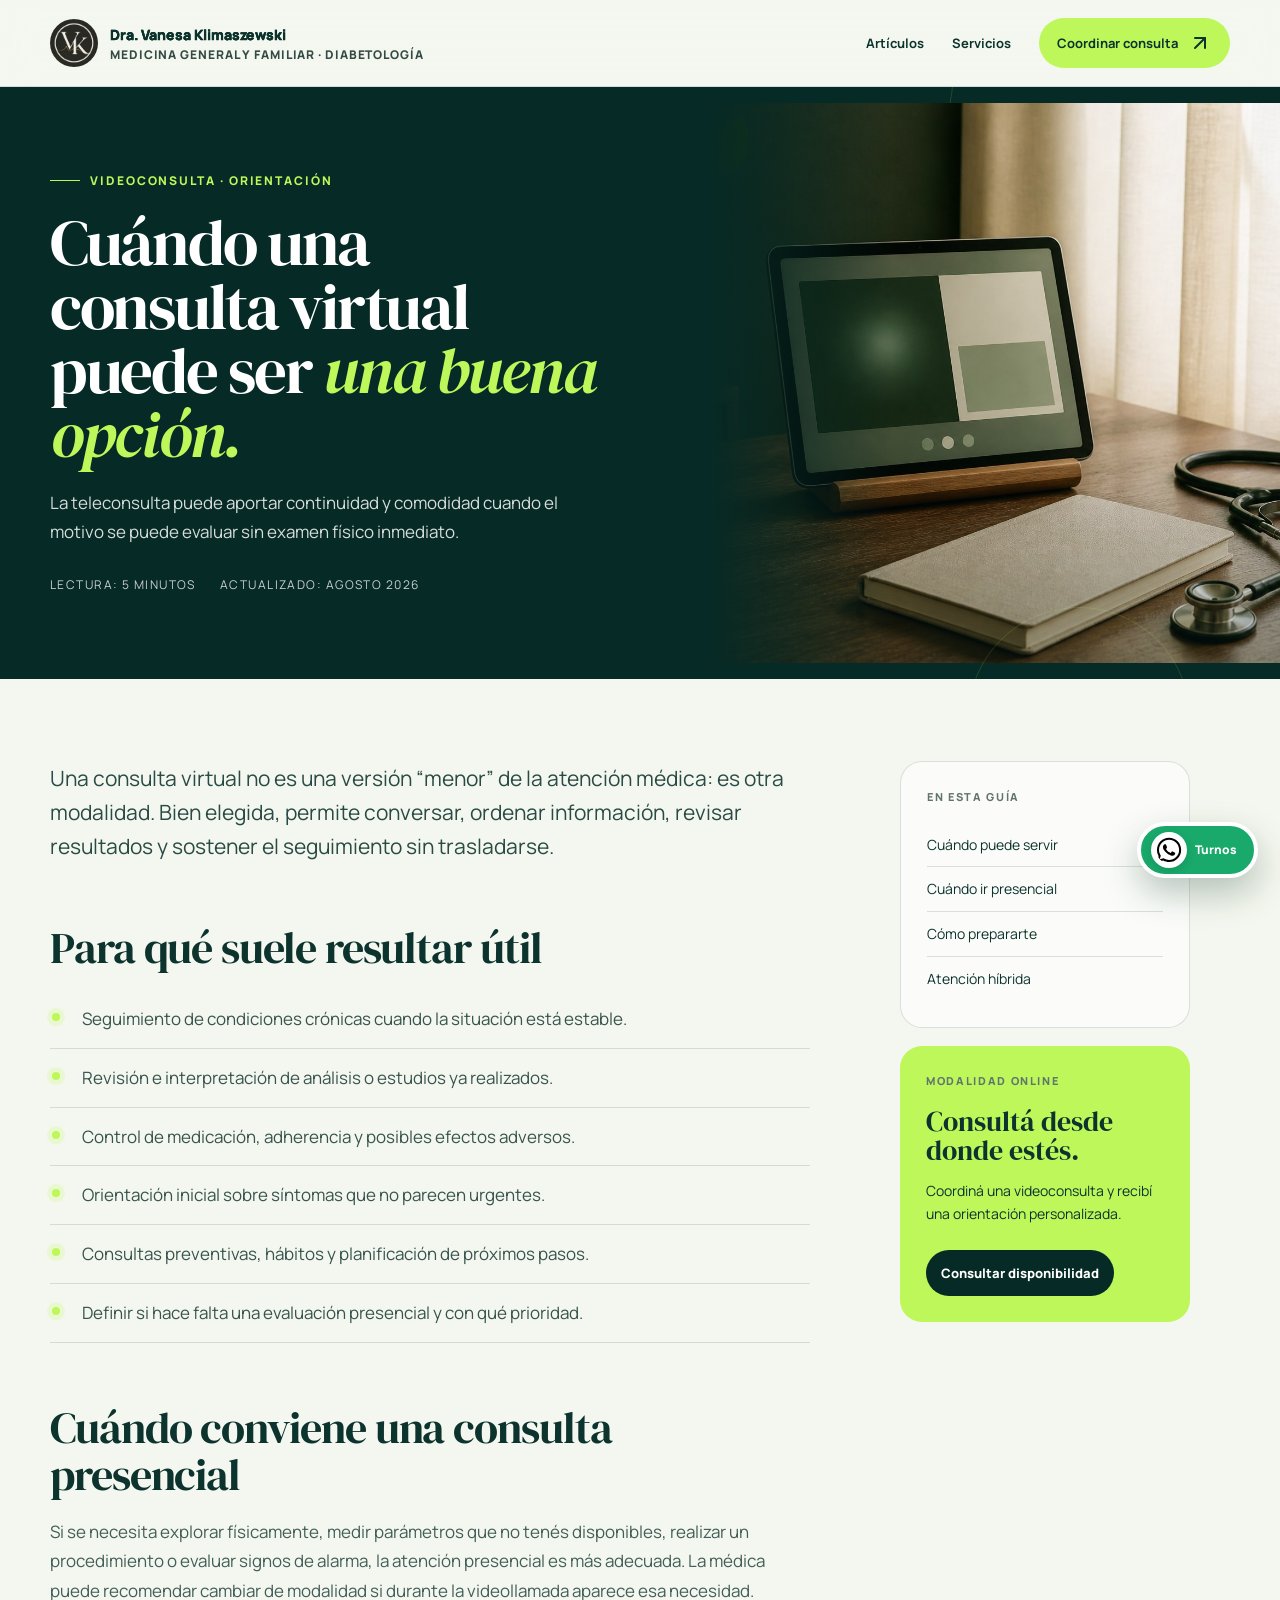
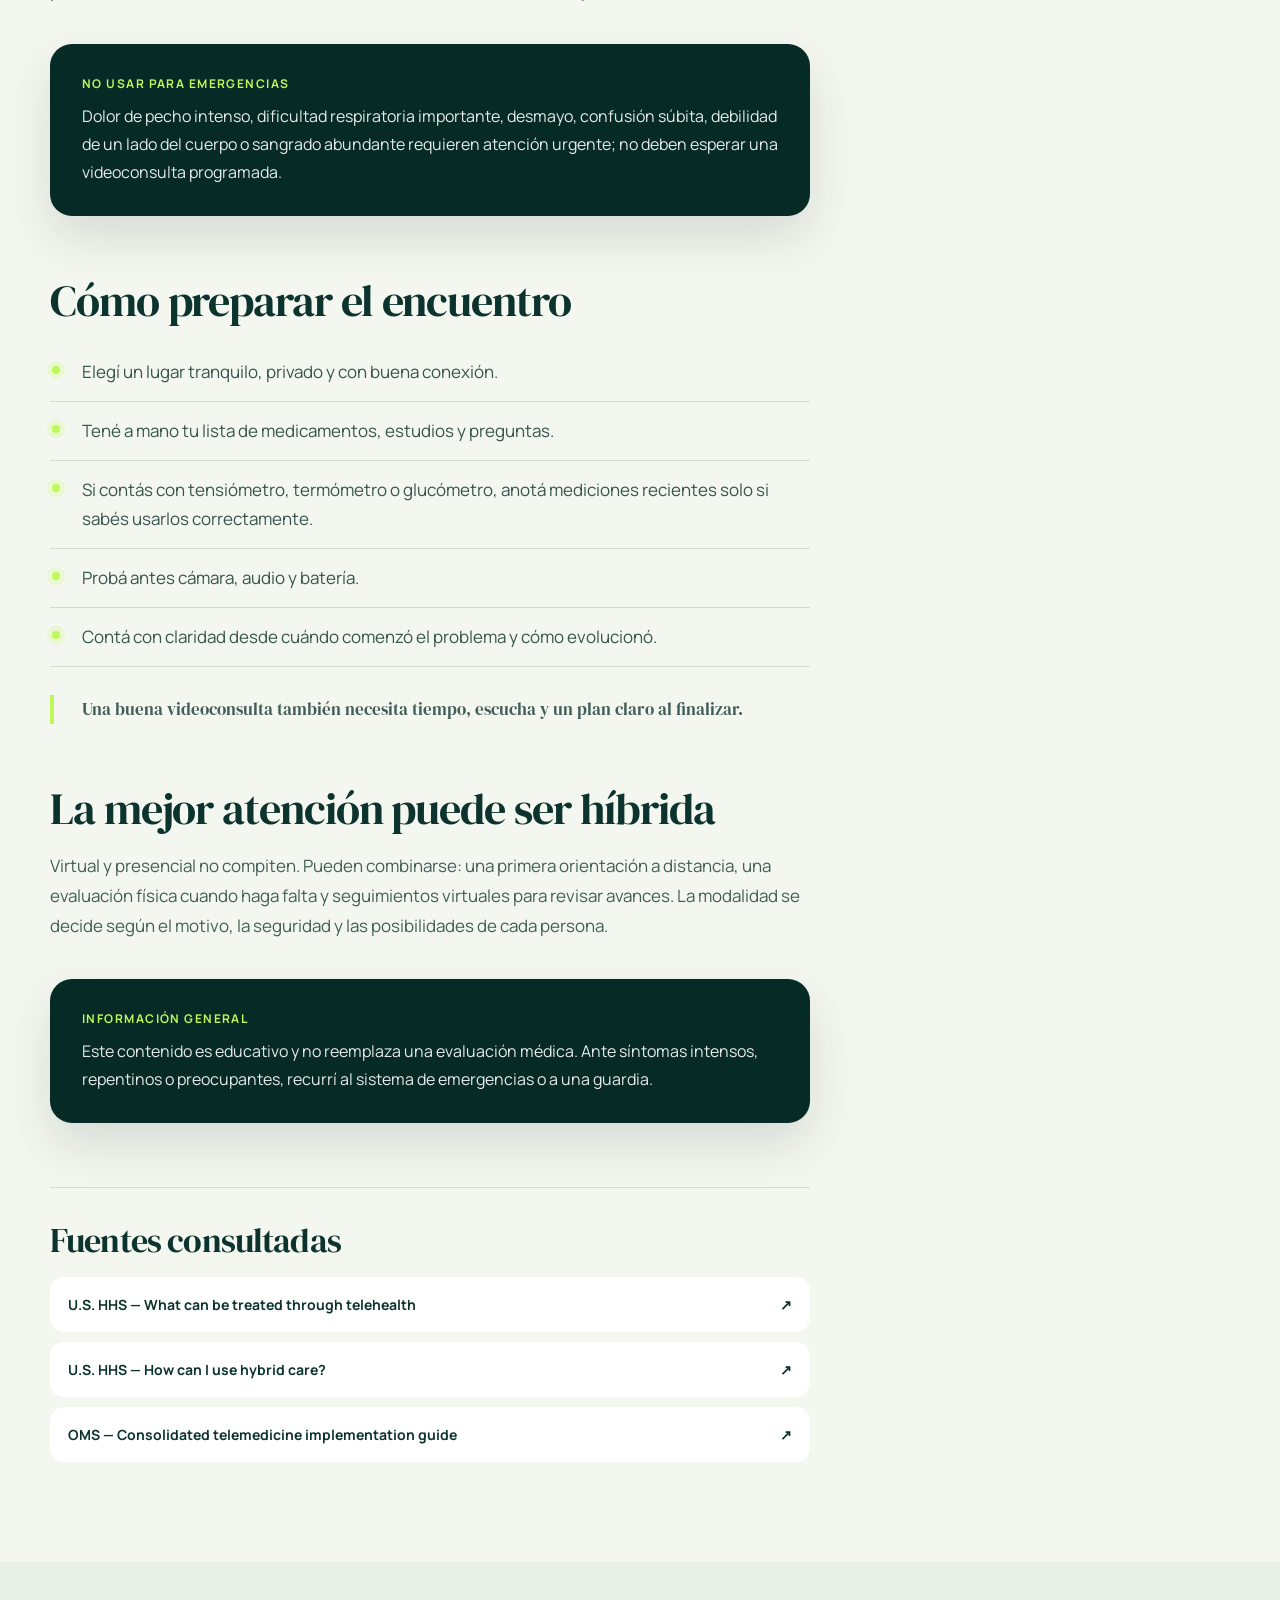
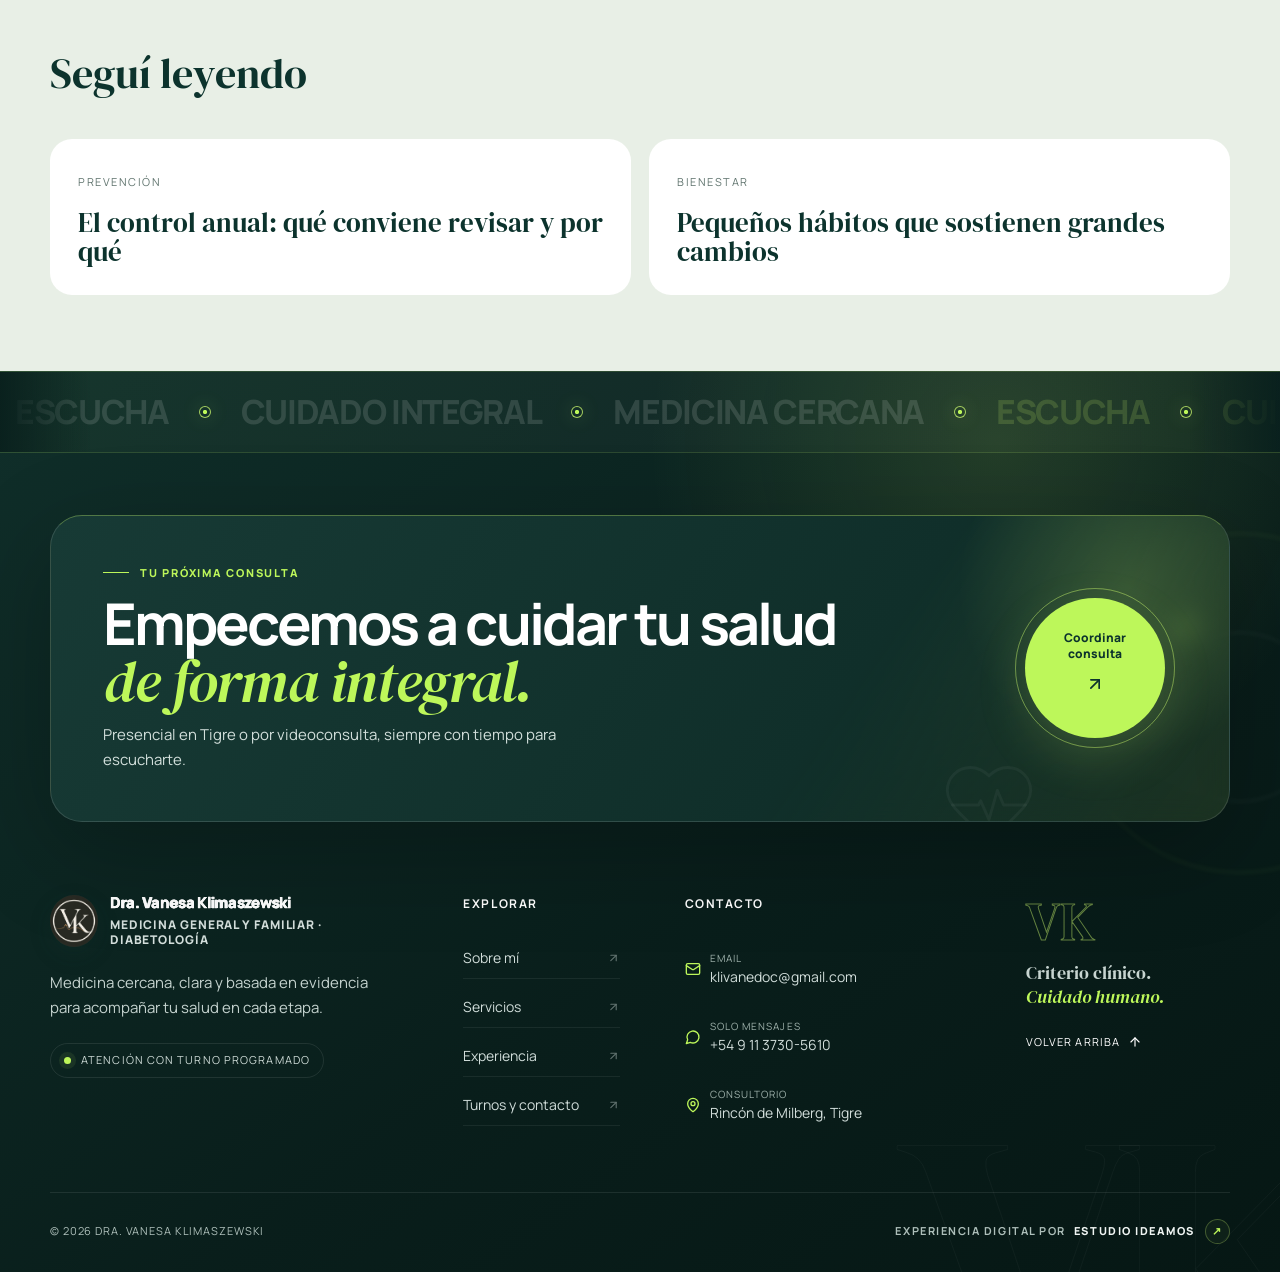
==== articulos/consulta-virtual.html @ 4b46c603 "Engrosar visualmente nombre de la doctora" ====
<!doctype html><html lang="es"><head><meta charset="utf-8"><meta name="viewport" content="width=device-width,initial-scale=1"><title>Cuándo elegir una consulta virtual | Dra. Vanesa Klimaszewski</title><meta name="description" content="Qué motivos pueden resolverse por videoconsulta, cuándo conviene la atención presencial y cómo preparar el encuentro."><link rel="canonical" href="https://estudioideamos.github.io/dra-vanesa-klimaszewski/articulos/consulta-virtual.html"><link rel="icon" href="../assets/logo-vk-premium.png"><meta property="og:type" content="article"><meta property="og:title" content="Cuándo una consulta virtual puede ser una buena opción"><meta property="og:image" content="https://estudioideamos.github.io/dra-vanesa-klimaszewski/assets/articulo-videoconsulta-2026.jpg"><link rel="stylesheet" href="../mednix.css?v=20260828-35"><link rel="stylesheet" href="article.css?v=20260828-11"><script src="../assets/lucide.min.js" defer></script><script src="article.js?v=20260828-3" defer></script></head><body><div class="reading-progress" aria-hidden="true"></div>
<header class="article-header"><div class="container article-header-inner"><a class="article-brand" href="../index.html"><img src="../assets/logo-vk-premium.png" alt=""><span><strong>Dra. Vanesa Klimaszewski</strong><small>Medicina general y familiar · Diabetología</small></span></a><nav class="article-nav"><a href="../index.html#articulos">Artículos</a><a href="../index.html#servicios">Servicios</a><a class="article-cta" href="../index.html#contacto">Coordinar consulta <i data-lucide="arrow-up-right"></i></a></nav></div></header>
<main><section class="article-hero"><div class="container article-hero-grid"><div class="article-hero-copy"><div class="article-kicker">Videoconsulta · Orientación</div><h1>Cuándo una consulta virtual puede ser <em>una buena opción.</em></h1><p class="article-deck">La teleconsulta puede aportar continuidad y comodidad cuando el motivo se puede evaluar sin examen físico inmediato.</p><div class="article-meta"><span>Lectura: 5 minutos</span><span>Actualizado: agosto 2026</span></div></div><figure class="article-hero-media"><img src="../assets/articulo-videoconsulta-2026.jpg" alt="Composición editorial sobre videoconsulta"></figure></div></section>
<section class="article-body"><div class="container article-layout"><article class="article-copy reveal"><p>Una consulta virtual no es una versión “menor” de la atención médica: es otra modalidad. Bien elegida, permite conversar, ordenar información, revisar resultados y sostener el seguimiento sin trasladarse.</p>
<h2 id="sirve">Para qué suele resultar útil</h2><ul><li>Seguimiento de condiciones crónicas cuando la situación está estable.</li><li>Revisión e interpretación de análisis o estudios ya realizados.</li><li>Control de medicación, adherencia y posibles efectos adversos.</li><li>Orientación inicial sobre síntomas que no parecen urgentes.</li><li>Consultas preventivas, hábitos y planificación de próximos pasos.</li><li>Definir si hace falta una evaluación presencial y con qué prioridad.</li></ul>
<h2 id="presencial">Cuándo conviene una consulta presencial</h2><p>Si se necesita explorar físicamente, medir parámetros que no tenés disponibles, realizar un procedimiento o evaluar signos de alarma, la atención presencial es más adecuada. La médica puede recomendar cambiar de modalidad si durante la videollamada aparece esa necesidad.</p>
<div class="article-note"><strong>No usar para emergencias</strong><p>Dolor de pecho intenso, dificultad respiratoria importante, desmayo, confusión súbita, debilidad de un lado del cuerpo o sangrado abundante requieren atención urgente; no deben esperar una videoconsulta programada.</p></div>
<h2 id="preparar">Cómo preparar el encuentro</h2><ul><li>Elegí un lugar tranquilo, privado y con buena conexión.</li><li>Tené a mano tu lista de medicamentos, estudios y preguntas.</li><li>Si contás con tensiómetro, termómetro o glucómetro, anotá mediciones recientes solo si sabés usarlos correctamente.</li><li>Probá antes cámara, audio y batería.</li><li>Contá con claridad desde cuándo comenzó el problema y cómo evolucionó.</li></ul>
<p class="article-quote">Una buena videoconsulta también necesita tiempo, escucha y un plan claro al finalizar.</p>
<h2 id="hibrido">La mejor atención puede ser híbrida</h2><p>Virtual y presencial no compiten. Pueden combinarse: una primera orientación a distancia, una evaluación física cuando haga falta y seguimientos virtuales para revisar avances. La modalidad se decide según el motivo, la seguridad y las posibilidades de cada persona.</p>
<div class="article-note"><strong>Información general</strong><p>Este contenido es educativo y no reemplaza una evaluación médica. Ante síntomas intensos, repentinos o preocupantes, recurrí al sistema de emergencias o a una guardia.</p></div>
<section class="sources"><h2>Fuentes consultadas</h2><div class="source-list"><a href="https://telehealth.hhs.gov/patients/what-can-be-treated-through-telehealth" target="_blank" rel="noreferrer">U.S. HHS — What can be treated through telehealth <span>↗</span></a><a href="https://telehealth.hhs.gov/patients/how-can-i-use-hybrid-care" target="_blank" rel="noreferrer">U.S. HHS — How can I use hybrid care? <span>↗</span></a><a href="https://iris.who.int/bitstream/handle/10665/350205/9789240038073-eng.pdf" target="_blank" rel="noreferrer">OMS — Consolidated telemedicine implementation guide <span>↗</span></a></div></section></article>
<aside class="article-sidebar"><nav class="article-index"><span>En esta guía</span><a href="#sirve">Cuándo puede servir</a><a href="#presencial">Cuándo ir presencial</a><a href="#preparar">Cómo prepararte</a><a href="#hibrido">Atención híbrida</a></nav><div class="article-contact"><span>Modalidad online</span><h3>Consultá desde donde estés.</h3><p>Coordiná una videoconsulta y recibí una orientación personalizada.</p><a href="../index.html#contacto">Consultar disponibilidad</a></div></aside></div></section>
<section class="article-related"><div class="container"><h2>Seguí leyendo</h2><div class="related-grid"><a class="related-card" href="control-anual.html"><small>Prevención</small><h3>El control anual: qué conviene revisar y por qué</h3></a><a class="related-card" href="habitos-saludables.html"><small>Bienestar</small><h3>Pequeños hábitos que sostienen grandes cambios</h3></a></div></div></section></main>
<footer class="premium-footer" id="pie">
  <div class="footer-ambient" aria-hidden="true"><span></span><span></span><span></span></div>
  <div class="footer-marquee" aria-hidden="true"><div class="footer-marquee-track"><div>Escucha <i></i> Cuidado integral <i></i> Medicina cercana <i></i></div><div>Escucha <i></i> Cuidado integral <i></i> Medicina cercana <i></i></div></div></div>
  <div class="container footer-action" data-reveal>
    <div class="footer-action-copy"><div class="footer-kicker"><span></span> Tu próxima consulta</div><h2>Empecemos a cuidar tu salud <em>de forma integral.</em></h2><p>Presencial en Tigre o por videoconsulta, siempre con tiempo para escucharte.</p></div>
    <a class="footer-action-button" href="../index.html#contacto" aria-label="Coordinar una consulta"><span>Coordinar<br>consulta</span><i data-lucide="arrow-up-right"></i><b></b></a>
    <div class="footer-action-mark" aria-hidden="true"><i data-lucide="heart-pulse"></i></div>
  </div>
  <div class="container footer-main">
    <div class="footer-brand premium-brand" data-reveal><a class="brand" href="../index.html#inicio"><span class="brand-mark"><img src="../assets/logo-vk-premium.png" alt=""></span><span><strong>Dra. Vanesa <b>Klimaszewski</b></strong><small>Medicina general y familiar · Diabetología</small></span></a><p>Medicina cercana, clara y basada en evidencia para acompañar tu salud en cada etapa.</p><div class="footer-status"><i></i><span>Atención con turno programado</span></div></div>
    <nav class="footer-column" aria-label="Navegación del pie" data-reveal><h3>Explorar</h3><a href="../index.html#sobre-mi"><span>Sobre mí</span><i data-lucide="arrow-up-right"></i></a><a href="../index.html#servicios"><span>Servicios</span><i data-lucide="arrow-up-right"></i></a><a href="../index.html#experiencia"><span>Experiencia</span><i data-lucide="arrow-up-right"></i></a><a href="../index.html#contacto"><span>Turnos y contacto</span><i data-lucide="arrow-up-right"></i></a></nav>
    <div class="footer-column footer-contact" data-reveal><h3>Contacto</h3><a href="mailto:klivanedoc@gmail.com"><i data-lucide="mail"></i><span><small>Email</small>klivanedoc@gmail.com</span></a><a href="https://wa.me/5491137305610" target="_blank" rel="noreferrer"><i data-lucide="message-circle"></i><span><small>Solo mensajes</small>+54 9 11 3730-5610</span></a><a href="https://maps.google.com/?q=Caracas+1480+Rincon+de+Milberg+Tigre" target="_blank" rel="noreferrer"><i data-lucide="map-pin"></i><span><small>Consultorio</small>Rincón de Milberg, Tigre</span></a></div>
    <div class="footer-signature" data-reveal><span class="signature-monogram">VK</span><p>Criterio clínico.<br><em>Cuidado humano.</em></p><a href="../index.html#inicio">Volver arriba <i data-lucide="arrow-up"></i></a></div>
  </div>
  <div class="container footer-bottom"><p>© <span id="year"></span> Dra. Vanesa Klimaszewski</p><a class="ideamos-credit" href="https://ideamos.com.ar/" target="_blank" rel="noreferrer" aria-label="Sitio ideado por Estudio Ideamos"><span>Experiencia digital por</span><strong>Estudio Ideamos</strong><i>↗</i></a></div>
</footer>
<a class="whatsapp-float" href="https://wa.me/5491137305610?text=Hola%20Dra.%20Vanesa%2C%20quisiera%20consultar%20por%20un%20turno." target="_blank" rel="noreferrer" aria-label="Pedir turno por WhatsApp"><img src="../assets/whatsapp.svg" alt=""><span>Turnos</span></a></body></html>
---- mednix.css ----
@import url('https://fonts.googleapis.com/css2?family=DM+Serif+Display:ital@0;1&family=Manrope:wght@400;500;600;700;800&display=swap');
:root{--ink:#163631;--ink-2:#234a43;--lime:#c8f56d;--sage:#dfeadf;--mint:#edf4ed;--cream:#f7f8f3;--white:#fff;--text:#22312e;--muted:#66746f;--line:rgba(22,54,49,.13);--shadow:0 24px 70px rgba(23,58,53,.14);--radius:28px;--serif:'DM Serif Display',Georgia,serif;--sans:'Manrope',Arial,sans-serif}
*{box-sizing:border-box}html{scroll-behavior:smooth;scroll-padding-top:100px}body{margin:0;background:var(--cream);color:var(--text);font-family:var(--sans);font-size:16px;line-height:1.65;overflow-x:hidden}body::selection{background:var(--lime);color:var(--ink)}img{display:block;max-width:100%}a{color:inherit;text-decoration:none}button,input,select,textarea{font:inherit}button,a{tap-highlight-color:transparent}.container{width:min(1180px,calc(100% - 48px));margin-inline:auto}.skip-link{position:fixed;top:10px;left:10px;z-index:1000;background:#fff;padding:10px 16px;transform:translateY(-150%)}.skip-link:focus{transform:none}.topbar{background:var(--ink);color:#dcebe7;font-size:12px}.topbar-inner{height:38px;display:flex;align-items:center;justify-content:space-between}.topbar p,.topbar-inner>div,.topbar a{display:flex;align-items:center;gap:8px;margin:0}.topbar-inner>div{gap:28px}.topbar svg{width:14px}.topbar p span{width:7px;height:7px;border-radius:50%;background:var(--lime);box-shadow:0 0 0 5px rgba(200,245,109,.11)}
.site-header{height:88px;background:rgba(255,255,255,.94);position:relative;z-index:50;transition:.35s;backdrop-filter:blur(14px)}.site-header.is-scrolled{position:fixed;inset:0 0 auto;height:76px;box-shadow:0 10px 35px rgba(16,47,42,.1)}.header-inner{height:100%;display:flex;align-items:center;justify-content:space-between;gap:28px}.brand{display:flex;align-items:center;gap:12px}.brand-mark{width:52px;height:52px;display:grid;place-items:center;border-radius:50%;background:var(--ink);overflow:hidden;box-shadow:0 8px 22px rgba(22,54,49,.19)}.brand-mark img{width:100%;height:100%;object-fit:cover}.brand>span:last-child{display:flex;flex-direction:column;line-height:1.18}.brand strong{font-size:15px;letter-spacing:-.02em}.brand strong b{font-weight:800}.brand small{text-transform:uppercase;letter-spacing:.15em;color:#78847f;font-size:8px;font-weight:700;margin-top:5px}.main-nav{display:flex;align-items:center;gap:32px;font-size:13px;font-weight:700}.main-nav a{position:relative;padding:28px 0}.main-nav a::after{content:'';position:absolute;left:0;bottom:22px;width:100%;height:2px;background:var(--ink);transform:scaleX(0);transform-origin:right;transition:transform .25s}.main-nav a:hover::after{transform:scaleX(1);transform-origin:left}.menu-close,.menu-toggle{display:none;border:0;background:none}.header-cta,.button{display:inline-flex;align-items:center;justify-content:center;gap:16px;border:0;border-radius:999px;font-weight:800;transition:transform .25s,background .25s,box-shadow .25s}.header-cta{background:var(--lime);padding:11px 12px 11px 22px;font-size:12px}.header-cta svg,.button svg{width:18px}.header-cta>svg{box-sizing:content-box;padding:9px;border-radius:50%;background:var(--ink);color:#fff}.header-cta:hover,.button:hover{transform:translateY(-3px);box-shadow:0 14px 28px rgba(22,54,49,.15)}
.hero{position:relative;min-height:660px;background:#eef2eb;isolation:isolate;overflow:hidden}.hero-picture{position:absolute;inset:0;z-index:-3}.hero-picture img{width:100%;height:100%;object-fit:cover;object-position:center}.hero::after{content:'';position:absolute;inset:0;z-index:-2;background:linear-gradient(90deg,rgba(247,249,244,.99) 0%,rgba(247,249,244,.92) 34%,rgba(247,249,244,.2) 61%,transparent 80%)}.hero-inner{min-height:660px;position:relative;display:flex;align-items:center;padding-block:58px 110px}.hero-copy{width:min(585px,54%);position:relative;z-index:2}.kicker,.section-label{display:flex;align-items:center;gap:10px;text-transform:uppercase;letter-spacing:.14em;font-size:11px;font-weight:800;color:var(--ink)}.kicker span{width:31px;height:31px;display:grid;place-items:center;border-radius:50%;background:var(--lime)}.kicker svg{width:15px}.hero h1,.section h2,.section-heading h2,.process-section h2{margin:18px 0 20px;color:var(--ink);font-size:clamp(3.25rem,5.1vw,4.55rem);line-height:.98;letter-spacing:-.055em;font-weight:800}.hero h1 em,.section h2 em,.section-heading h2 em{font-family:var(--serif);font-weight:400;color:var(--ink);letter-spacing:-.025em}.hero-copy>p{max-width:550px;margin:0;color:#4e625c;font-size:16px;line-height:1.75}.hero-actions{display:flex;align-items:center;gap:28px;margin-top:30px}.button{min-height:52px;padding:0 24px;font-size:13px}.button-dark{background:var(--ink);color:#fff}.button-dark:hover{background:#224b43}.button-link{display:flex;align-items:center;gap:11px;font-weight:800;font-size:12px}.button-link span{width:42px;height:42px;border:1px solid rgba(22,54,49,.25);border-radius:50%;display:grid;place-items:center;background:rgba(255,255,255,.62);transition:.25s}.button-link svg{width:14px;fill:var(--ink)}.button-link:hover span{background:var(--lime);border-color:var(--lime);transform:scale(1.07)}.trust-row{display:flex;align-items:center;gap:15px;margin-top:32px}.mini-portraits{display:flex}.mini-portraits span{width:38px;height:38px;margin-left:-7px;border-radius:50%;border:3px solid #f4f7f1;background:var(--ink);color:#fff;display:grid;place-items:center;font-size:9px;font-weight:800}.mini-portraits span:first-child{margin-left:0;background:var(--lime);color:var(--ink)}.mini-portraits span:nth-child(2){background:#fff;color:var(--ink)}.mini-portraits svg{width:17px}.trust-row p{margin:0!important;font-size:11px!important;line-height:1.45!important;color:#65736e!important}.trust-row strong{color:var(--ink)}.hero-float{position:absolute;display:flex;align-items:center;gap:11px;border:1px solid rgba(255,255,255,.72);background:rgba(255,255,255,.82);box-shadow:0 18px 45px rgba(36,62,57,.13);backdrop-filter:blur(16px);border-radius:18px;padding:12px 16px;animation:float 5s ease-in-out infinite}.hero-float-top{right:2.5%;top:28%}.hero-float-top>span{width:40px;height:40px;border-radius:50%;display:grid;place-items:center;background:var(--lime);color:var(--ink)}.hero-float svg{width:19px}.hero-float p{margin:0;display:flex;flex-direction:column;line-height:1.3}.hero-float small{font-size:9px;color:#74807c;text-transform:uppercase;letter-spacing:.1em}.hero-float strong{font-size:11px;color:var(--ink)}.hero-float-bottom{right:8%;bottom:19%;animation-delay:-2s}.hero-float-bottom>strong{font-family:var(--serif);font-size:34px;line-height:1;color:var(--ink)}.hero-float-bottom p{font-size:9px;text-transform:uppercase;letter-spacing:.08em}.seal{position:absolute;right:35%;top:13%;width:90px;height:90px;border-radius:50%;background:var(--lime);display:flex;flex-direction:column;align-items:center;justify-content:center;text-align:center;gap:5px;color:var(--ink);box-shadow:0 16px 40px rgba(22,54,49,.14);animation:pulseSeal 4s ease-in-out infinite}.seal svg{width:23px}.seal span{font-size:7px;line-height:1.25;letter-spacing:.12em;font-weight:800}.hero-orb{position:absolute;border:1px solid rgba(22,54,49,.09);border-radius:50%;z-index:-1}.orb-one{width:420px;height:420px;right:-120px;bottom:-220px}.orb-two{width:260px;height:260px;left:40%;top:-170px}
.quick-services{position:relative;z-index:5;margin-top:-76px}.quick-grid{display:grid;grid-template-columns:repeat(4,1fr);background:#fff;border-radius:26px;overflow:hidden;box-shadow:var(--shadow)}.quick-grid>a{min-height:150px;padding:25px 22px;display:grid;grid-template-columns:44px 1fr auto;gap:14px;align-items:start;border-right:1px solid var(--line);position:relative;transition:.35s}.quick-grid>a:last-child{border:0}.quick-grid>a:hover{background:var(--ink);color:#fff}.quick-icon{width:42px;height:42px;border-radius:50%;background:var(--mint);display:grid;place-items:center;color:var(--ink);transition:.3s}.quick-grid>a:hover .quick-icon{background:var(--lime)}.quick-icon svg{width:19px}.quick-grid>a>svg{width:16px;margin-top:2px}.quick-grid small{font-size:9px;color:#8a9692}.quick-grid h2{font-size:15px;line-height:1.25;margin:2px 0 8px;letter-spacing:-.02em}.quick-grid p{font-size:10px;color:#78847f;margin:0;line-height:1.5}.quick-grid>a:hover p,.quick-grid>a:hover small{color:#dce5e1}
.marquee{margin-top:70px;border-block:1px solid var(--line);overflow:hidden;background:#f1f4ed}.marquee-track{width:max-content;display:flex;animation:marquee 28s linear infinite}.marquee-group{display:flex;align-items:center;gap:28px;padding:19px 14px}.marquee span{font-family:var(--serif);font-size:23px;white-space:nowrap;color:var(--ink)}.marquee i{width:8px;height:8px;border-radius:50%;background:var(--lime);box-shadow:0 0 0 4px var(--ink)}
.section{padding:110px 0}.about{background:var(--white)}.about-grid{display:grid;grid-template-columns:1.02fr .98fr;gap:100px;align-items:center}.about-visual{min-height:570px;position:relative}.about-main{width:75%;height:520px;border-radius:140px 28px 28px 28px;overflow:hidden}.about-main img,.about-detail img{width:100%;height:100%;object-fit:cover}.about-detail{position:absolute;right:0;bottom:10px;width:42%;height:235px;border:10px solid #fff;border-radius:24px;overflow:hidden;box-shadow:var(--shadow)}.experience-badge{position:absolute;right:3%;top:55px;width:150px;height:150px;border-radius:50%;background:var(--lime);display:flex;flex-direction:column;align-items:center;justify-content:center;text-align:center;box-shadow:0 18px 35px rgba(22,54,49,.16)}.experience-badge strong{font-family:var(--serif);font-size:35px;color:var(--ink);line-height:1}.experience-badge span{font-size:8px;text-transform:uppercase;letter-spacing:.1em;font-weight:700;margin-top:6px}.dot-pattern{position:absolute;left:-35px;bottom:8px;width:120px;height:120px;color:var(--ink);opacity:.25;background-image:radial-gradient(currentColor 2px,transparent 2px);background-size:16px 16px}.section-copy h2,.experience h2,.appointment-heading h2,.faq h2{font-size:clamp(2.6rem,4.2vw,4rem);line-height:1.04}.section-copy p{color:var(--muted);margin:0 0 17px}.section-copy .lead{font-size:18px;color:#30453f;line-height:1.7}.check-list{list-style:none;padding:0;margin:28px 0;display:grid;gap:12px}.check-list li{font-size:13px;font-weight:700;display:flex;align-items:center;gap:11px}.check-list svg{width:20px;height:20px;padding:4px;border-radius:50%;background:var(--lime)}.text-link{display:inline-flex;align-items:center;gap:10px;padding-bottom:4px;border-bottom:1px solid var(--ink);font-size:12px;font-weight:800}.text-link svg{width:16px;transition:.25s}.text-link:hover svg{transform:translateX(5px)}.principles{display:grid;grid-template-columns:repeat(3,1fr);margin-top:80px;border-top:1px solid var(--line);border-bottom:1px solid var(--line)}.principles article{display:grid;grid-template-columns:36px 44px 1fr;gap:16px;padding:30px;border-right:1px solid var(--line);align-items:center}.principles article:last-child{border:0}.principles article>span{font-size:10px;color:#98a39f;align-self:start}.principles article>svg{width:35px;height:35px;stroke-width:1.4}.principles h3{margin:0 0 4px;font-size:15px}.principles p{margin:0;color:var(--muted);font-size:11px;line-height:1.5}
.services{background:var(--ink);color:#fff;position:relative;overflow:hidden}.services::before{content:'';position:absolute;width:700px;height:700px;border-radius:50%;border:1px solid rgba(255,255,255,.07);left:-350px;top:-250px;box-shadow:0 0 0 90px rgba(255,255,255,.015),0 0 0 180px rgba(255,255,255,.012)}.section-heading{display:grid;grid-template-columns:1.25fr .75fr;align-items:end;gap:80px;margin-bottom:48px}.section-heading h2{font-size:clamp(2.7rem,4.3vw,4.2rem);margin-bottom:0}.section-heading>p{margin:0;color:#78908a;max-width:460px}.services .section-heading h2,.section-heading.dark h2{color:#fff}.services .section-heading h2 em{color:var(--lime)}.section-label.light{color:var(--lime)}.service-grid{display:grid;grid-template-columns:repeat(3,1fr);gap:18px;position:relative}.service-card{background:#244640;border:1px solid rgba(255,255,255,.08);border-radius:22px;padding:28px;min-height:295px;display:flex;flex-direction:column;transition:.35s}.service-card.featured{background:var(--lime);color:var(--ink)}.service-card:hover{transform:translateY(-8px);background:#2d554c;box-shadow:0 24px 60px rgba(0,0,0,.2)}.service-card.featured:hover{background:#d7ff89}.card-top{display:flex;justify-content:space-between;align-items:center}.card-top span{width:52px;height:52px;border-radius:50%;display:grid;place-items:center;background:rgba(255,255,255,.09)}.featured .card-top span{background:rgba(22,54,49,.11)}.card-top svg{width:23px}.card-top small{font-size:10px;opacity:.55}.service-card h3{font-size:20px;line-height:1.25;margin:34px 0 12px}.service-card p{font-size:12px;color:#b8c8c4;margin:0 0 22px}.service-card.featured p{color:#3d5b54}.service-card a{display:flex;align-items:center;justify-content:space-between;margin-top:auto;font-size:11px;font-weight:800;text-transform:uppercase;letter-spacing:.08em}.service-card a svg{width:18px}
.experience{background:#eef3ec}.experience-grid{display:grid;grid-template-columns:.92fr 1.08fr;gap:90px;align-items:center}.experience-copy>p{color:var(--muted);max-width:560px}.credentials{display:grid;gap:12px;margin-top:30px}.credentials>div{display:flex;align-items:center;gap:15px;padding:12px 0;border-bottom:1px solid var(--line)}.credentials>div>span{width:43px;height:43px;border-radius:50%;background:#fff;display:grid;place-items:center;color:var(--ink);box-shadow:0 8px 20px rgba(22,54,49,.08)}.credentials svg{width:19px}.credentials p{display:flex;flex-direction:column;margin:0}.credentials small{font-size:9px;text-transform:uppercase;letter-spacing:.1em;color:#87928e}.credentials strong{font-size:12px}.experience-visual{height:600px;position:relative;border-radius:30px 150px 30px 30px;overflow:hidden}.experience-visual>img{width:100%;height:100%;object-fit:cover}.experience-caption{position:absolute;left:25px;bottom:25px;right:25px;background:rgba(255,255,255,.9);backdrop-filter:blur(12px);border-radius:18px;padding:15px;display:flex;align-items:center;gap:12px}.experience-caption>span{width:42px;height:42px;border-radius:50%;background:var(--lime);display:grid;place-items:center}.experience-caption svg{width:20px}.experience-caption p{margin:0;display:flex;flex-direction:column}.experience-caption small{font-size:8px;text-transform:uppercase;letter-spacing:.11em;color:#77847f}.experience-caption strong{font-size:12px;color:var(--ink)}.experience-number{position:absolute;right:20px;top:20px;width:135px;height:135px;border-radius:50%;display:flex;align-items:center;justify-content:center;gap:7px;background:var(--ink);color:#fff}.experience-number strong{font-family:var(--serif);font-size:35px}.experience-number span{font-size:7px;text-transform:uppercase;letter-spacing:.08em}
.process-section{padding:105px 0;background:#122e2a;color:#fff;position:relative;overflow:hidden}.process-section::after{content:'VK';position:absolute;right:-30px;bottom:-150px;font-size:430px;line-height:1;font-weight:800;color:rgba(255,255,255,.02)}.section-heading.dark p{color:#aec0bb}.process-grid{position:relative;z-index:1;display:grid;grid-template-columns:repeat(4,1fr);border:1px solid rgba(255,255,255,.12);border-radius:26px;overflow:hidden}.process-grid article{min-height:280px;padding:28px;border-right:1px solid rgba(255,255,255,.12);position:relative;transition:.35s}.process-grid article:last-child{border:0}.process-grid article:hover{background:var(--lime);color:var(--ink)}.process-grid article>span{position:absolute;right:22px;top:20px;font-size:10px;opacity:.45}.process-grid article>svg{width:42px;height:42px;stroke-width:1.25;margin:30px 0 45px}.process-grid h3{font-size:18px;margin:0 0 10px}.process-grid p{font-size:11px;color:#a9bcb7;margin:0}.process-grid article:hover p{color:#3f5a54}
.appointment{background:#fff}.appointment-heading{text-align:center;margin-bottom:50px}.appointment-heading .section-label{justify-content:center}.appointment-heading h2{margin-bottom:0}.appointment-grid{display:grid;grid-template-columns:.88fr 1.12fr;border-radius:30px;overflow:hidden;box-shadow:var(--shadow);background:#f1f5ef}.contact-aside{position:relative;min-height:650px;color:#fff;overflow:hidden}.contact-aside>img{position:absolute;inset:0;width:100%;height:100%;object-fit:cover}.aside-overlay{position:absolute;inset:0;background:linear-gradient(0deg,rgba(15,45,40,.97),rgba(15,45,40,.2) 75%)}.aside-content{position:absolute;inset:auto 40px 38px;z-index:1}.aside-content>p{font-size:9px;text-transform:uppercase;letter-spacing:.13em;color:var(--lime)}.aside-content h3{font-family:var(--serif);font-size:34px;line-height:1.08;font-weight:400;margin:8px 0 28px}.aside-content ul{list-style:none;padding:0;margin:0 0 20px;display:grid;gap:14px}.aside-content li{display:flex;gap:12px;align-items:flex-start;font-size:11px}.aside-content li>svg{width:17px;color:var(--lime);flex:0 0 auto}.aside-content>small{font-size:9px;color:#b9c8c4}.form-panel{padding:46px 50px}.form-title{display:flex;align-items:center;gap:15px;margin-bottom:28px}.form-title>span{width:52px;height:52px;border-radius:50%;background:var(--lime);display:grid;place-items:center}.form-title svg{width:22px}.form-title small{font-size:9px;text-transform:uppercase;letter-spacing:.12em;color:#7d8a85}.form-title h3{font-size:24px;margin:0;color:var(--ink)}.form-grid{display:grid;grid-template-columns:1fr 1fr;gap:17px}.form-grid label{font-size:10px;font-weight:800;text-transform:uppercase;letter-spacing:.07em;color:#556761}.form-grid .full{grid-column:1/-1}.form-grid input,.form-grid select,.form-grid textarea{width:100%;margin-top:7px;border:1px solid #d9e1dc;background:#fff;border-radius:12px;padding:13px 14px;font-size:12px;color:var(--ink);outline:0;text-transform:none;letter-spacing:0;transition:.25s}.form-grid input,.form-grid select{height:47px}.form-grid textarea{resize:vertical;min-height:102px}.form-grid input:focus,.form-grid select:focus,.form-grid textarea:focus{border-color:var(--ink);box-shadow:0 0 0 3px rgba(200,245,109,.42)}.consent{display:flex;gap:9px;align-items:flex-start;font-size:9px;color:#6d7b76;margin:17px 0}.consent input{accent-color:var(--ink);margin-top:3px}.submit-button{width:100%}.form-note{display:flex;justify-content:center;align-items:center;gap:7px;font-size:9px;color:#77847f;margin:13px 0 0}.form-note svg{width:13px}.honeypot{position:absolute!important;left:-9999px!important}
.insights{background:var(--cream)}.insight-grid{display:grid;grid-template-columns:repeat(3,1fr);gap:22px}.insight-grid article{background:#fff;border-radius:22px;overflow:hidden;transition:.35s;box-shadow:0 10px 30px rgba(22,54,49,.06)}.insight-grid article:hover{transform:translateY(-8px);box-shadow:var(--shadow)}.insight-image{height:225px;position:relative;overflow:hidden}.insight-image img{width:100%;height:100%;object-fit:cover;transition:transform .6s}.insight-grid article:hover img{transform:scale(1.06)}.insight-image span{position:absolute;left:14px;top:14px;background:var(--lime);border-radius:999px;padding:7px 11px;font-size:8px;font-weight:800;text-transform:uppercase;letter-spacing:.09em}.insight-grid article>div:last-child{padding:23px}.insight-grid h3{font-size:19px;line-height:1.35;margin:0 0 9px;color:var(--ink)}.insight-grid p{font-size:11px;color:var(--muted);margin:0 0 20px}.insight-grid a{display:flex;justify-content:space-between;align-items:center;padding-top:15px;border-top:1px solid var(--line);font-size:10px;font-weight:800;text-transform:uppercase;letter-spacing:.07em}.insight-grid a svg{width:17px}
.faq{background:#e7efe6}.faq-grid{display:grid;grid-template-columns:.75fr 1.25fr;gap:100px}.faq-intro h2{font-size:clamp(2.6rem,4.2vw,3.8rem)}.faq-intro p{color:var(--muted);margin-bottom:28px}.button-outline{border:1px solid var(--ink);color:var(--ink);background:transparent}.button-outline:hover{background:var(--ink);color:#fff}.faq-list details{border-bottom:1px solid rgba(22,54,49,.18)}.faq-list summary{list-style:none;cursor:pointer;padding:22px 0;display:flex;align-items:center;justify-content:space-between;gap:25px;font-size:15px;font-weight:800;color:var(--ink)}.faq-list summary::-webkit-details-marker{display:none}.faq-list summary span{width:34px;height:34px;border-radius:50%;background:#fff;display:grid;place-items:center;flex:0 0 auto;transition:.3s}.faq-list summary svg{width:16px}.faq-list details[open] summary span{background:var(--lime);transform:rotate(45deg)}.faq-list details p{margin:-5px 55px 22px 0;font-size:12px;color:var(--muted)}
footer{background:#0e2824;color:#dce7e4;padding:78px 0 24px}.footer-main{display:grid;grid-template-columns:1.5fr .65fr .9fr 1fr;gap:58px}.footer-main .brand strong{color:#fff}.footer-main .brand small{color:#9eb0ab}.footer-brand>p{max-width:310px;font-size:11px;color:#9eb0ab;margin:22px 0}.footer-main>div:not(:first-child){display:flex;flex-direction:column;gap:10px}.footer-main h3{color:#fff;font-size:13px;margin:0 0 11px}.footer-main a,.footer-main p{font-size:10px;color:#9eb0ab;margin:0}.footer-main a:hover{color:var(--lime)}.footer-cta{padding:22px;background:#173a35;border-radius:20px}.footer-cta>span{width:40px;height:40px;border-radius:50%;background:var(--lime);color:var(--ink);display:grid;place-items:center}.footer-cta svg{width:19px}.footer-cta>a{display:flex;align-items:center;justify-content:space-between;margin-top:auto!important;color:#fff!important;font-weight:800}.footer-bottom{border-top:1px solid rgba(255,255,255,.09);margin-top:58px;padding-top:22px;display:flex;justify-content:space-between}.footer-bottom p{font-size:9px;color:#82958f;margin:0}.whatsapp-float{position:fixed;right:22px;bottom:22px;z-index:40;background:#19a96b;color:#fff;border:4px solid #fff;border-radius:999px;height:56px;padding:0 17px 0 10px;display:flex;align-items:center;gap:8px;box-shadow:0 15px 35px rgba(10,50,35,.27);font-size:10px;font-weight:800;transition:.25s}.whatsapp-float img{width:31px;height:31px}.whatsapp-float:hover{transform:translateY(-5px)}
[data-reveal]{opacity:0;transform:translateY(28px);transition:opacity .7s ease,transform .7s cubic-bezier(.22,1,.36,1)}[data-reveal].is-visible{opacity:1;transform:none}.quick-grid [data-reveal]:nth-child(2),.service-grid [data-reveal]:nth-child(2),.process-grid [data-reveal]:nth-child(2){transition-delay:.08s}.quick-grid [data-reveal]:nth-child(3),.service-grid [data-reveal]:nth-child(3),.process-grid [data-reveal]:nth-child(3){transition-delay:.16s}.quick-grid [data-reveal]:nth-child(4),.service-grid [data-reveal]:nth-child(4),.process-grid [data-reveal]:nth-child(4){transition-delay:.24s}.service-grid [data-reveal]:nth-child(5){transition-delay:.32s}.service-grid [data-reveal]:nth-child(6){transition-delay:.4s}@keyframes float{0%,100%{transform:translateY(0)}50%{transform:translateY(-10px)}}@keyframes pulseSeal{0%,100%{transform:rotate(-4deg) scale(1)}50%{transform:rotate(2deg) scale(1.04)}}@keyframes marquee{to{transform:translateX(-50%)}}
@media(max-width:1050px){.main-nav{gap:19px}.hero{min-height:610px}.hero-inner{min-height:610px}.hero-copy{width:58%}.hero h1{font-size:3.65rem}.hero-float-top{display:none}.seal{right:31%;width:76px;height:76px}.quick-grid{grid-template-columns:1fr 1fr}.quick-grid>a:nth-child(2){border-right:0}.quick-grid>a:nth-child(-n+2){border-bottom:1px solid var(--line)}.about-grid,.experience-grid{gap:55px}.about-detail{width:46%}.section-heading{gap:40px}.footer-main{grid-template-columns:1.4fr .7fr .9fr}.footer-cta{display:none!important}}
@media(max-width:800px){.container{width:min(100% - 32px,650px)}.topbar{display:none}.site-header{height:74px}.brand-mark{width:45px;height:45px}.brand strong{font-size:13px}.brand small{font-size:7px}.header-cta{display:none}.menu-toggle{display:grid;place-items:center;width:42px;height:42px;border-radius:50%;background:var(--ink);color:#fff}.menu-toggle svg{width:18px}.main-nav{position:fixed;inset:0;z-index:100;background:var(--ink);color:#fff;flex-direction:column;justify-content:center;gap:5px;transform:translateX(100%);transition:.4s cubic-bezier(.22,1,.36,1)}.main-nav.is-open{transform:none}.main-nav a{font-family:var(--serif);font-size:32px;font-weight:400;padding:8px}.main-nav a::after{display:none}.menu-close{display:grid;place-items:center;position:absolute;right:22px;top:22px;width:44px;height:44px;border-radius:50%;background:var(--lime);color:var(--ink)}.hero{min-height:750px}.hero-picture{inset:auto 0 0;height:55%}.hero-picture img{object-position:68% center}.hero::after{background:linear-gradient(180deg,#f7f9f4 0%,#f7f9f4 47%,rgba(247,249,244,.12) 67%,transparent 84%)}.hero-inner{min-height:750px;display:block;padding-top:54px}.hero-copy{width:100%;max-width:540px}.hero h1{font-size:clamp(3rem,13vw,4.2rem);max-width:570px}.hero-copy>p{font-size:14px;max-width:500px}.hero-actions{margin-top:22px}.trust-row{margin-top:22px}.hero-float-bottom{right:16px;bottom:80px}.seal{right:18px;top:44%;width:76px;height:76px}.quick-services{margin-top:-42px}.quick-grid{grid-template-columns:1fr 1fr}.quick-grid>a{min-height:135px;padding:20px 16px;grid-template-columns:38px 1fr}.quick-grid>a>svg{display:none}.quick-icon{width:36px;height:36px}.marquee{margin-top:55px}.section{padding:82px 0}.about-grid,.experience-grid,.appointment-grid,.faq-grid{grid-template-columns:1fr;gap:55px}.about-visual{min-height:510px}.about-main{height:470px}.principles{grid-template-columns:1fr}.principles article{border-right:0;border-bottom:1px solid var(--line)}.principles article:last-child{border:0}.section-heading{grid-template-columns:1fr;gap:18px}.section-heading>p{font-size:13px}.service-grid{grid-template-columns:1fr 1fr}.service-card{min-height:270px}.experience-copy{order:1}.experience-visual{height:520px}.process-grid{grid-template-columns:1fr 1fr}.process-grid article:nth-child(2){border-right:0}.process-grid article:nth-child(-n+2){border-bottom:1px solid rgba(255,255,255,.12)}.contact-aside{min-height:500px}.insight-grid{grid-template-columns:1fr 1fr}.insight-grid article:last-child{grid-column:1/-1}.footer-main{grid-template-columns:1.4fr 1fr 1fr}.faq-grid{gap:35px}}
@media(max-width:560px){.container{width:calc(100% - 28px)}.hero{min-height:710px}.hero-inner{min-height:710px;padding-top:40px}.kicker{font-size:9px}.hero h1{font-size:2.85rem;margin:14px 0 16px;max-width:390px}.hero-copy>p{font-size:12px;line-height:1.65;max-width:360px}.hero-actions{gap:15px}.button{min-height:48px;padding:0 19px;font-size:11px}.button-link{font-size:10px}.button-link span{width:38px;height:38px}.trust-row{display:none}.hero-picture{height:50%}.hero-float-bottom{bottom:58px;padding:10px 13px}.seal{top:48%;right:16px;width:66px;height:66px}.quick-services{margin-top:-28px}.quick-grid{display:flex;overflow-x:auto;scroll-snap-type:x mandatory;border-radius:20px}.quick-grid>a{flex:0 0 78%;border:0!important;border-right:1px solid var(--line)!important;scroll-snap-align:start;min-height:125px}.marquee{margin-top:42px}.marquee span{font-size:20px}.section{padding:70px 0}.about-grid{gap:36px}.about-visual{min-height:420px}.about-main{width:83%;height:390px;border-radius:100px 22px 22px 22px}.about-detail{height:160px;border-width:7px}.experience-badge{width:110px;height:110px;top:35px}.experience-badge strong{font-size:28px}.section-copy h2,.experience h2,.appointment-heading h2,.faq h2,.section-heading h2{font-size:2.65rem}.section-copy .lead{font-size:15px}.principles{margin-top:55px}.principles article{padding:22px 12px;grid-template-columns:30px 36px 1fr}.service-grid{grid-template-columns:1fr}.service-card{min-height:255px}.experience-visual{height:450px;border-radius:25px 90px 25px 25px}.experience-number{width:110px;height:110px}.process-section{padding:75px 0}.process-grid{grid-template-columns:1fr}.process-grid article{min-height:225px;border-right:0!important;border-bottom:1px solid rgba(255,255,255,.12)!important}.process-grid article:last-child{border-bottom:0!important}.process-grid article>svg{margin:20px 0 32px}.appointment-heading{text-align:left}.appointment-heading .section-label{justify-content:flex-start}.contact-aside{min-height:460px}.aside-content{inset:auto 25px 27px}.aside-content h3{font-size:29px}.form-panel{padding:28px 20px}.form-grid{grid-template-columns:1fr}.form-grid .full{grid-column:auto}.insight-grid{grid-template-columns:1fr}.insight-grid article:last-child{grid-column:auto}.faq-grid{gap:25px}.footer-main{grid-template-columns:1fr 1fr;gap:38px}.footer-brand{grid-column:1/-1}.footer-bottom{flex-direction:column;gap:7px}.whatsapp-float{right:14px;bottom:14px;width:54px;padding:0;justify-content:center}.whatsapp-float span{display:none}}
@media(prefers-reduced-motion:reduce){html{scroll-behavior:auto}*,*::before,*::after{animation-duration:.01ms!important;animation-iteration-count:1!important;transition-duration:.01ms!important}.marquee-track{animation:none}[data-reveal]{opacity:1;transform:none}}
@media(min-width:801px){.hero-float-top{right:2.5%;top:58%}.hero-float-bottom{right:29%;bottom:14%}}
@media(max-width:800px){.hero-picture img{object-position:82% center}}
/* Premium footer 2026 */
.premium-footer{position:relative;isolation:isolate;overflow:hidden;background:#0a211e;color:#dce7e4;padding:0 0 24px}.premium-footer::before{content:"";position:absolute;inset:0;z-index:-3;background:radial-gradient(circle at 78% 8%,rgba(200,245,109,.13),transparent 27%),linear-gradient(145deg,#102f2a 0%,#091e1b 58%,#061714 100%)}.premium-footer::after{content:"VK";position:absolute;z-index:-2;right:-4vw;bottom:-10vw;color:transparent;-webkit-text-stroke:1px rgba(255,255,255,.035);font:400 min(30vw,430px)/.7 var(--serif);letter-spacing:-.08em;pointer-events:none}.footer-ambient span{position:absolute;border-radius:50%;filter:blur(2px);pointer-events:none}.footer-ambient span:nth-child(1){width:340px;height:340px;right:-130px;top:18%;border:1px solid rgba(200,245,109,.16);animation:footerOrbit 18s linear infinite}.footer-ambient span:nth-child(2){width:170px;height:170px;right:-45px;top:29%;border:1px solid rgba(255,255,255,.12);animation:footerOrbit 12s linear infinite reverse}.footer-ambient span:nth-child(3){width:9px;height:9px;right:91px;top:28%;background:var(--lime);box-shadow:0 0 28px 10px rgba(200,245,109,.22);animation:footerGlow 3s ease-in-out infinite}.footer-marquee{overflow:hidden;border-bottom:1px solid rgba(255,255,255,.09);background:rgba(255,255,255,.018)}.footer-marquee-track{display:flex;width:max-content;animation:footerMarquee 24s linear infinite}.footer-marquee-track>div{display:flex;align-items:center;gap:26px;padding:22px 13px;color:rgba(255,255,255,.14);font:400 32px/1 var(--serif);white-space:nowrap}.footer-marquee-track i{width:8px;height:8px;background:var(--lime);border-radius:50%;box-shadow:0 0 0 5px rgba(200,245,109,.09)}.footer-action{min-height:280px;margin-top:62px;padding:48px 52px;display:grid;grid-template-columns:minmax(0,1fr) 152px;align-items:center;gap:40px;position:relative;overflow:hidden;border:1px solid rgba(255,255,255,.11);border-radius:32px;background:linear-gradient(120deg,rgba(255,255,255,.075),rgba(255,255,255,.025));box-shadow:0 30px 100px rgba(0,0,0,.24);backdrop-filter:blur(12px)}.footer-action::before{content:"";position:absolute;width:360px;height:360px;border-radius:50%;right:-80px;top:-110px;background:radial-gradient(circle,rgba(200,245,109,.17),transparent 67%);animation:footerBreathe 5s ease-in-out infinite}.footer-action-copy{position:relative;z-index:2}.footer-kicker{display:flex;align-items:center;gap:11px;text-transform:uppercase;letter-spacing:.16em;color:var(--lime);font-size:9px;font-weight:800}.footer-kicker span{width:26px;height:1px;background:var(--lime)}.footer-action h2{max-width:740px;margin:13px 0 13px;color:#fff;font-size:clamp(2.5rem,4.5vw,4.45rem);line-height:.98;letter-spacing:-.05em}.footer-action h2 em{font:400 italic 1em/1 var(--serif);color:var(--lime);letter-spacing:-.02em}.footer-action-copy>p{max-width:530px;margin:0;color:#9fb1ac;font-size:12px}.footer-action-button{width:140px;height:140px;position:relative;z-index:2;border-radius:50%;display:flex;flex-direction:column;align-items:center;justify-content:center;gap:10px;background:var(--lime);color:var(--ink);font-size:10px;font-weight:800;line-height:1.3;text-align:center;box-shadow:0 18px 50px rgba(200,245,109,.17);transition:transform .45s cubic-bezier(.22,1,.36,1),box-shadow .35s}.footer-action-button::before,.footer-action-button::after{content:"";position:absolute;inset:-10px;border:1px solid rgba(200,245,109,.26);border-radius:50%;animation:footerRing 3.2s ease-out infinite}.footer-action-button::after{animation-delay:1.6s}.footer-action-button svg{width:20px;transition:transform .3s}.footer-action-button:hover{transform:scale(1.07) rotate(-3deg);box-shadow:0 25px 70px rgba(200,245,109,.25)}.footer-action-button:hover svg{transform:translate(4px,-4px)}.footer-action-mark{position:absolute;right:190px;bottom:-34px;width:100px;height:100px;color:rgba(255,255,255,.045)}.footer-action-mark svg{width:100%;height:100%;stroke-width:.7}.premium-footer .footer-main{display:grid;grid-template-columns:1.45fr .65fr 1.15fr .85fr;gap:65px;padding-top:72px;align-items:start}.premium-footer .footer-brand>p{max-width:340px;margin:22px 0;color:#91a49f;font-size:11px;line-height:1.7}.premium-footer .brand strong{color:#fff}.premium-footer .brand small{color:#8ea19c}.footer-status{display:inline-flex;align-items:center;gap:10px;padding:9px 13px;border:1px solid rgba(255,255,255,.09);border-radius:999px;color:#a9b9b5;font-size:8px;text-transform:uppercase;letter-spacing:.1em}.footer-status i{width:7px;height:7px;border-radius:50%;background:var(--lime);box-shadow:0 0 0 5px rgba(200,245,109,.08);animation:footerGlow 2.4s ease-in-out infinite}.premium-footer .footer-column{display:flex;flex-direction:column;gap:7px}.premium-footer .footer-column h3{margin:0 0 16px;color:#fff;font-size:9px;text-transform:uppercase;letter-spacing:.16em}.premium-footer .footer-column>a{min-height:32px;display:flex;align-items:center;justify-content:space-between;gap:9px;border-bottom:1px solid rgba(255,255,255,.065);color:#93a6a1;font-size:10px;transition:color .25s,padding .25s}.premium-footer .footer-column>a>svg{width:13px;opacity:.45;transition:transform .3s,opacity .3s}.premium-footer .footer-column>a:hover{padding-left:5px;color:var(--lime)}.premium-footer .footer-column>a:hover>svg{opacity:1;transform:translate(3px,-3px)}.premium-footer .footer-contact>a{justify-content:flex-start;border:0;min-height:44px}.premium-footer .footer-contact>a>svg{width:16px;opacity:1;color:var(--lime);flex:0 0 auto}.premium-footer .footer-contact a span{display:flex;flex-direction:column;line-height:1.35}.premium-footer .footer-contact small{font-size:7px;text-transform:uppercase;letter-spacing:.11em;color:#607670;margin-bottom:3px}.footer-signature{display:flex!important;flex-direction:column;align-items:flex-start;gap:13px!important}.signature-monogram{font:400 54px/1 var(--serif);color:transparent;-webkit-text-stroke:1px rgba(200,245,109,.48)}.footer-signature p{margin:0!important;color:#a7b8b3!important;font:400 15px/1.35 var(--serif)!important}.footer-signature p em{color:var(--lime)}.footer-signature>a{display:flex;align-items:center;gap:8px;margin-top:8px;color:#fff!important;font-size:9px!important;text-transform:uppercase;letter-spacing:.1em}.footer-signature>a svg{width:14px;transition:transform .3s}.footer-signature>a:hover svg{transform:translateY(-4px)}.premium-footer .footer-bottom{position:relative;margin-top:58px;padding-top:21px;border-top:1px solid rgba(255,255,255,.085);display:grid;grid-template-columns:1fr auto 36px;align-items:center;gap:20px}.premium-footer .footer-bottom p{margin:0;color:#61756f;font-size:8px;text-transform:uppercase;letter-spacing:.08em}.premium-footer .footer-bottom>a{width:36px;height:36px;border-radius:50%;display:grid;place-items:center;border:1px solid rgba(255,255,255,.12);color:var(--lime);transition:.3s}.premium-footer .footer-bottom>a:hover{background:var(--lime);color:var(--ink);transform:translateY(-4px)}
@keyframes footerMarquee{to{transform:translateX(-50%)}}@keyframes footerOrbit{to{transform:rotate(360deg)}}@keyframes footerGlow{50%{opacity:.45;transform:scale(.8)}}@keyframes footerBreathe{50%{transform:scale(1.18);opacity:.65}}@keyframes footerRing{0%{transform:scale(.82);opacity:0}32%{opacity:1}100%{transform:scale(1.28);opacity:0}}
@media(max-width:1050px){.premium-footer .footer-main{grid-template-columns:1.3fr .7fr 1fr}.footer-signature{display:none!important}}
@media(max-width:800px){.footer-action{min-height:320px;padding:38px;grid-template-columns:1fr 120px}.footer-action-button{width:112px;height:112px}.premium-footer .footer-main{grid-template-columns:1.2fr .8fr;gap:45px}.premium-brand{grid-column:1/-1}.footer-contact{grid-column:auto}.footer-marquee-track>div{font-size:26px}.premium-footer .footer-bottom{grid-template-columns:1fr 36px}.premium-footer .footer-bottom p:nth-child(2){display:none}}
@media(max-width:560px){.footer-action{margin-top:38px;padding:30px 23px 34px;grid-template-columns:1fr;gap:26px;border-radius:24px}.footer-action h2{font-size:2.55rem}.footer-action-button{width:108px;height:108px;justify-self:end}.footer-action-mark{right:18px;bottom:30px}.premium-footer .footer-main{grid-template-columns:1fr 1fr;gap:38px 24px;padding-top:55px}.premium-footer .premium-brand{grid-column:1/-1}.premium-footer .footer-contact{grid-column:1/-1}.premium-footer .footer-bottom{margin-top:45px}.footer-marquee-track>div{padding-block:17px;font-size:22px}.premium-footer::after{font-size:72vw;bottom:-8vw}}
/* Premium mobile navigation inspired by Ideamos interaction language */
.desktop-nav-links{display:flex;align-items:center;gap:32px}.mobile-menu-grid,.mobile-menu-orbit,.mobile-menu-top,.mobile-menu-list,.mobile-menu-contact,.mobile-menu-foot{display:none}
@media(max-width:800px){
  .site-header{z-index:120}.header-inner>.brand{position:relative;z-index:1}.desktop-nav-links{display:none}.menu-toggle{z-index:123;position:relative;display:block;width:48px;height:48px;flex:0 0 48px;border:1px solid rgba(22,54,49,.18);border-radius:50%;background:rgba(255,255,255,.78);color:var(--ink);backdrop-filter:blur(14px);box-shadow:0 8px 24px rgba(22,54,49,.1);overflow:hidden;transition:background .35s,border-color .35s,transform .25s!important}.menu-toggle:active{transform:scale(.92)}.menu-toggle:focus-visible{outline:2px solid var(--lime);outline-offset:3px}.menu-toggle span{position:absolute;left:50%;width:23px;height:2px;margin-left:-11.5px;background:currentColor;border-radius:3px;transform-origin:50%;transition:transform .52s cubic-bezier(.16,1,.3,1),opacity .22s,width .32s,margin .32s!important}.menu-toggle span:first-child{top:15px}.menu-toggle span:nth-child(2){top:23px;width:16px;margin-left:-4.5px}.menu-toggle span:nth-child(3){top:31px}.menu-toggle.is-open{color:var(--ink);background:var(--lime);border-color:var(--lime);box-shadow:0 10px 30px rgba(200,245,109,.18)}.menu-toggle.is-open span:first-child{transform:translateY(8px) rotate(45deg)}.menu-toggle.is-open span:nth-child(2){opacity:0;width:0}.menu-toggle.is-open span:nth-child(3){transform:translateY(-8px) rotate(-45deg)}
  .main-nav{position:fixed;inset:0;z-index:121;width:100vw;height:100dvh;min-height:100svh;padding:max(17px,env(safe-area-inset-top)) max(20px,env(safe-area-inset-right)) max(17px,env(safe-area-inset-bottom)) max(20px,env(safe-area-inset-left));display:grid;grid-template-rows:auto minmax(0,1fr) auto auto;gap:0;color:#fff;background:radial-gradient(circle at 108% 10%,rgba(200,245,109,.16),transparent 34%),radial-gradient(circle at -10% 94%,rgba(200,245,109,.08),transparent 38%),#071d1a;clip-path:inset(0 0 100%);visibility:hidden;pointer-events:none;transform:none;overflow:hidden auto;overscroll-behavior:contain;isolation:isolate;transition:clip-path .56s cubic-bezier(.76,0,.24,1),visibility 0s linear .56s!important}.main-nav.is-open{clip-path:inset(0);visibility:visible;pointer-events:auto;transition:clip-path .66s cubic-bezier(.16,1,.3,1),visibility 0s!important}.main-nav.is-closing{clip-path:inset(0 0 100%);visibility:visible;pointer-events:none}.main-nav a{padding:0}.mobile-menu-grid{display:block;position:absolute;inset:0;z-index:-2;opacity:.12;background-image:linear-gradient(rgba(255,255,255,.12) 1px,transparent 1px),linear-gradient(90deg,rgba(255,255,255,.12) 1px,transparent 1px);background-size:48px 48px;mask-image:linear-gradient(135deg,#000,transparent 75%)}.mobile-menu-orbit{display:block;position:absolute;z-index:-1;top:14%;right:-155px;width:320px;aspect-ratio:1;border:1px solid rgba(200,245,109,.22);border-radius:50%;animation:mobileMenuOrbit 18s linear infinite}.mobile-menu-orbit::before,.mobile-menu-orbit::after,.mobile-menu-orbit i{content:"";position:absolute;border:1px solid rgba(255,255,255,.08);border-radius:50%}.mobile-menu-orbit::before{inset:36px}.mobile-menu-orbit::after{inset:80px;border-color:rgba(200,245,109,.22)}.mobile-menu-orbit i:first-child{width:8px;height:8px;top:30px;left:46px;border:0;background:var(--lime);box-shadow:0 0 24px var(--lime)}.mobile-menu-orbit i:last-child{inset:50% -18%;border-width:1px 0 0;border-radius:0}.mobile-menu-top{display:flex;position:relative;z-index:2;min-height:58px;padding-right:66px;align-items:center;justify-content:space-between;border-bottom:1px solid rgba(255,255,255,.12);opacity:0;transform:translateY(-14px);transition:opacity .38s,transform .5s cubic-bezier(.16,1,.3,1)!important}.mobile-menu-brand{display:flex;align-items:center;gap:9px}.mobile-menu-brand .brand-mark{width:39px;height:39px}.mobile-menu-brand>span:last-child{display:flex;flex-direction:column;line-height:1.2}.mobile-menu-brand strong{font-size:10px;color:#fff}.mobile-menu-brand small{margin-top:3px;color:#7f948e;font-size:6px;text-transform:uppercase;letter-spacing:.12em}.mobile-menu-label,.mobile-menu-foot span{color:#718680;font-size:7px;font-weight:700;letter-spacing:.2em}.mobile-menu-list{display:block;position:relative;z-index:2;width:100%;max-width:680px;margin:auto;padding:clamp(10px,2.5dvh,26px) 0;list-style:none;border-top:1px solid rgba(255,255,255,.12)}.mobile-menu-list li{opacity:0;transform:translateY(24px) skewY(2deg);transition:opacity .38s,transform .58s cubic-bezier(.16,1,.3,1)!important}.main-nav .mobile-menu-list a{min-height:clamp(54px,9.2dvh,78px);display:grid;grid-template-columns:30px minmax(0,1fr) 22px;align-items:center;gap:9px;padding:8px 2px;border-bottom:1px solid rgba(255,255,255,.12);color:#f5f7f2;font-family:var(--sans);font-size:clamp(25px,7vw,38px);font-weight:800;line-height:.94;letter-spacing:-.045em;transition:color .22s,padding-left .32s cubic-bezier(.16,1,.3,1),background .22s!important}.mobile-menu-list a small{align-self:start;padding-top:6px;color:var(--lime);font-family:var(--sans);font-size:7px;font-weight:600;letter-spacing:.12em}.mobile-menu-list a>i{color:#50645f;font-family:Arial,sans-serif;font-size:15px;font-style:normal;font-weight:400;transition:color .22s,transform .3s!important}.mobile-menu-list a:active,.mobile-menu-list a:focus-visible{color:var(--lime);padding-left:9px;background:rgba(200,245,109,.055)}.mobile-menu-list a:active>i,.mobile-menu-list a:focus-visible>i{color:var(--lime);transform:translate(3px,-3px)}.mobile-menu-contact{display:flex;position:relative;z-index:2;min-height:56px;padding:10px 13px 10px 17px!important;align-items:center;justify-content:space-between;border:1px solid rgba(200,245,109,.3);border-radius:16px;background:rgba(200,245,109,.09);opacity:0;transform:translateY(14px);transition:opacity .38s,transform .5s cubic-bezier(.16,1,.3,1),background .25s!important}.mobile-menu-contact>span{display:flex;flex-direction:column;color:#fff;font-size:11px;font-weight:800;line-height:1.3}.mobile-menu-contact small{color:var(--lime);font-size:6px;text-transform:uppercase;letter-spacing:.16em}.mobile-menu-contact>svg{width:19px}.mobile-menu-contact:active{background:var(--lime);color:var(--ink)}.mobile-menu-contact:active>span,.mobile-menu-contact:active small{color:var(--ink)}.mobile-menu-foot{display:flex;position:relative;z-index:2;min-height:34px;align-items:flex-end;gap:10px;opacity:0;transform:translateY(10px);transition:opacity .35s,transform .45s cubic-bezier(.16,1,.3,1)!important}.mobile-menu-foot i{flex:1;height:1px;background:linear-gradient(90deg,var(--lime),transparent)}.mobile-menu-foot span:last-child{text-align:right}.main-nav.is-open .mobile-menu-top{opacity:1;transform:none;transition-delay:.15s!important}.main-nav.is-open .mobile-menu-list li{opacity:1;transform:none;transition-delay:calc(.17s + var(--menu-index) * 55ms)!important}.main-nav.is-open .mobile-menu-contact{opacity:1;transform:none;transition-delay:.43s!important}.main-nav.is-open .mobile-menu-foot{opacity:1;transform:none;transition-delay:.49s!important}.main-nav.is-closing .mobile-menu-list li{transition-delay:calc((5 - var(--menu-index)) * 24ms)!important}.main-nav.is-closing .mobile-menu-top{transition-delay:.18s!important}.main-nav.is-closing .mobile-menu-contact,.main-nav.is-closing .mobile-menu-foot{transition-delay:0s!important}
}
@media(max-width:560px){.mobile-menu-top{min-height:52px}.mobile-menu-list{padding:7px 0}.main-nav .mobile-menu-list a{min-height:clamp(50px,8.2dvh,65px);font-size:clamp(22px,6.6vw,30px)}.mobile-menu-contact{min-height:52px}.mobile-menu-foot{min-height:27px}.mobile-menu-orbit{width:290px;right:-150px}}
@keyframes mobileMenuOrbit{to{transform:rotate(360deg)}}
@media(prefers-reduced-motion:reduce){.main-nav,.main-nav *,.menu-toggle,.menu-toggle span{animation:none!important;transition-duration:.001ms!important;transition-delay:0s!important}.main-nav.is-closing{visibility:hidden}}
/* Premium marquees + resilient footer cache release */
.marquee-premium{position:relative;margin-top:70px;border:0;overflow:hidden;background:linear-gradient(110deg,#0b2723,#153d36 55%,#0c2a25);box-shadow:inset 0 1px rgba(255,255,255,.08),inset 0 -1px rgba(255,255,255,.08)}.marquee-premium::before,.marquee-premium::after{content:"";position:absolute;z-index:3;top:0;bottom:0;width:min(12vw,150px);pointer-events:none}.marquee-premium::before{left:0;background:linear-gradient(90deg,#0b2723,transparent)}.marquee-premium::after{right:0;background:linear-gradient(-90deg,#0c2a25,transparent)}.marquee-premium .marquee-track{animation-duration:31s}.marquee-premium .marquee-group{gap:31px;padding:25px 16px}.marquee-premium span{position:relative;color:#f4f7f2;font-family:var(--sans);font-size:clamp(19px,2.05vw,29px);font-weight:800;line-height:1;text-transform:uppercase;letter-spacing:-.035em;text-shadow:0 10px 30px rgba(0,0,0,.2)}.marquee-premium span:nth-of-type(even){color:var(--lime);font-family:var(--serif);font-size:clamp(22px,2.35vw,33px);font-style:italic;font-weight:400;text-transform:none;letter-spacing:-.015em}.marquee-premium i{width:11px;height:11px;background:transparent;border:2px solid var(--lime);box-shadow:0 0 0 5px rgba(200,245,109,.07),0 0 22px rgba(200,245,109,.22);animation:marqueeSpark 2.8s ease-in-out infinite}.marquee-premium:hover .marquee-track,.footer-marquee:hover .footer-marquee-track{animation-play-state:paused}
.premium-footer{padding-top:0!important;background:#0a211e!important}.premium-footer .footer-marquee{position:relative;min-height:82px;display:flex;align-items:center;border-block:1px solid rgba(200,245,109,.14);background:linear-gradient(90deg,rgba(200,245,109,.04),rgba(255,255,255,.025),rgba(200,245,109,.04));overflow:hidden}.premium-footer .footer-marquee::before,.premium-footer .footer-marquee::after{content:"";position:absolute;z-index:3;inset-block:0;width:90px;pointer-events:none}.premium-footer .footer-marquee::before{left:0;background:linear-gradient(90deg,#0a211e,transparent)}.premium-footer .footer-marquee::after{right:0;background:linear-gradient(-90deg,#0a211e,transparent)}.premium-footer .footer-marquee-track>div{gap:30px;padding:22px 15px;color:rgba(255,255,255,.13);font-family:var(--sans);font-size:clamp(24px,2.6vw,38px);font-weight:800;text-transform:uppercase;letter-spacing:-.04em}.premium-footer .footer-marquee-track>div:nth-child(2){color:rgba(200,245,109,.17)}.premium-footer .footer-marquee-track i{width:12px;height:12px;border:1px solid rgba(200,245,109,.8);background:radial-gradient(circle,var(--lime) 0 28%,transparent 32%);box-shadow:0 0 20px rgba(200,245,109,.2);animation:marqueeSpark 2.8s ease-in-out infinite}
.premium-footer .footer-action{display:grid!important;grid-template-columns:minmax(0,1fr) 152px!important;align-items:center!important;gap:40px!important;min-height:280px!important;margin-top:62px!important;padding:48px 52px!important;border:1px solid rgba(255,255,255,.13)!important;border-top-color:rgba(200,245,109,.34)!important;border-radius:32px!important;background:linear-gradient(125deg,#173a35 0%,#102f2a 66%,rgba(200,245,109,.1) 100%)!important;box-shadow:0 30px 100px rgba(0,0,0,.24)!important}.premium-footer .footer-action h2{margin:13px 0!important;color:#fff!important;font-size:clamp(2.5rem,4.5vw,4.45rem)!important;line-height:.98!important}.premium-footer .footer-action-copy>p{color:#acbdb8!important;font-size:12px!important}.premium-footer .footer-action-button{display:flex!important;width:140px!important;height:140px!important;padding:0!important;border-radius:50%!important;background:var(--lime)!important;color:var(--ink)!important}.premium-footer .footer-main{padding-top:72px!important}.premium-footer .footer-column h3{font-size:10px!important}.premium-footer .footer-column>a{font-size:11px!important}.premium-footer .footer-brand>p{font-size:12px!important}.premium-footer .footer-contact>a{min-height:52px!important}.premium-footer .footer-contact small{font-size:8px!important}
@keyframes marqueeSpark{0%,100%{transform:rotate(0deg) scale(.88);opacity:.65}50%{transform:rotate(180deg) scale(1.12);opacity:1}}
@media(max-width:800px){.marquee-premium{margin-top:55px}.marquee-premium .marquee-group{padding-block:21px}.premium-footer .footer-action{grid-template-columns:minmax(0,1fr) 120px!important;padding:38px!important}.premium-footer .footer-action-button{width:112px!important;height:112px!important}.premium-footer .footer-main{padding-top:62px!important}}
@media(max-width:560px){.marquee-premium{margin-top:42px}.marquee-premium .marquee-group{gap:23px;padding-block:18px}.marquee-premium i{width:8px;height:8px}.premium-footer .footer-marquee{min-height:66px}.premium-footer .footer-action{grid-template-columns:1fr!important;gap:26px!important;margin-top:38px!important;padding:30px 23px 34px!important;border-radius:24px!important}.premium-footer .footer-action-button{width:108px!important;height:108px!important;justify-self:end}.premium-footer .footer-main{padding-top:55px!important}}
/* Estudio Ideamos signature */
.premium-footer .footer-bottom{grid-template-columns:1fr auto auto 36px;gap:24px}.premium-footer .ideamos-credit{position:relative;display:flex;align-items:center;gap:7px;padding-left:24px;border-left:1px solid rgba(255,255,255,.1);color:#6f837d;font-size:8px;text-transform:uppercase;letter-spacing:.08em;white-space:nowrap;transition:color .3s,transform .3s}.premium-footer .ideamos-credit strong{color:#c8d5d1;font-size:9px;letter-spacing:.04em;transition:color .3s}.premium-footer .ideamos-credit i{color:var(--lime);font-size:12px;font-style:normal;transition:transform .35s cubic-bezier(.22,1,.36,1)}.premium-footer .ideamos-credit::after{content:"";position:absolute;left:24px;right:0;bottom:-4px;height:1px;background:linear-gradient(90deg,var(--lime),transparent);transform:scaleX(0);transform-origin:right;transition:transform .4s cubic-bezier(.22,1,.36,1)}.premium-footer .ideamos-credit:hover{color:#aebdb8;transform:translateY(-2px)}.premium-footer .ideamos-credit:hover strong{color:var(--lime)}.premium-footer .ideamos-credit:hover i{transform:translate(3px,-3px)}.premium-footer .ideamos-credit:hover::after{transform:scaleX(1);transform-origin:left}
@media(max-width:800px){.premium-footer .footer-bottom{grid-template-columns:1fr auto 36px}.premium-footer .footer-bottom p:nth-child(2){display:none}}
@media(max-width:560px){.premium-footer .footer-bottom{grid-template-columns:1fr 36px;row-gap:15px}.premium-footer .ideamos-credit{grid-column:1/-1;grid-row:2;padding-left:0;border-left:0;justify-self:start}.premium-footer .ideamos-credit::after{left:0}.premium-footer .footer-bottom>a:last-child{grid-column:2;grid-row:1}}
/* KRK-style arrow turn */
.header-cta>svg,.button>svg,.quick-grid>a>svg,.service-card a svg,.text-link svg,.insight-grid a svg,.footer-action-button svg,.premium-footer .footer-column>a>svg,.footer-signature>a svg,.mobile-menu-contact>svg{transform-origin:center;transition:transform .42s cubic-bezier(.22,1,.36,1),background-color .3s,color .3s!important}.header-cta:hover>svg,.button:hover>svg,.quick-grid>a:hover>svg,.service-card a:hover svg,.insight-grid a:hover svg,.premium-footer .footer-column>a:hover>svg,.mobile-menu-contact:hover>svg{transform:rotate(45deg)}.text-link:hover svg{transform:translateX(4px) rotate(45deg)}.footer-action-button:hover svg{transform:rotate(45deg)}.footer-signature>a:hover svg{transform:translateY(-3px) rotate(45deg)}.premium-footer .ideamos-credit:hover i{transform:translate(3px,-3px) rotate(12deg)}
@media(prefers-reduced-motion:reduce){.header-cta>svg,.button>svg,.quick-grid>a>svg,.service-card a svg,.text-link svg,.insight-grid a svg,.footer-action-button svg,.premium-footer .footer-column>a>svg,.footer-signature>a svg,.mobile-menu-contact>svg,.premium-footer .ideamos-credit i{transition:none!important;transform:none!important}}
/* Footer bottom: Ideamos credit only */ .premium-footer .footer-bottom{grid-template-columns:1fr auto 36px}
/* Geometric mobile menu button lock */
@media(max-width:800px){.menu-toggle{box-sizing:border-box!important;flex:0 0 48px!important;width:48px!important;min-width:48px!important;max-width:48px!important;height:48px!important;min-height:48px!important;max-height:48px!important;aspect-ratio:1/1!important;padding:0!important;border-radius:50%!important;line-height:1!important;transform:translateZ(0);overflow:hidden}.menu-toggle span{top:50%!important;left:50%!important;width:22px!important;height:2px!important;margin:0!important;transform:translate(-50%,-50%);transform-origin:50% 50%!important}.menu-toggle span:first-child{transform:translate(-50%,-50%) translateY(-7px)}.menu-toggle span:nth-child(2){width:16px!important;transform:translate(-50%,-50%) translateX(3px)}.menu-toggle span:nth-child(3){transform:translate(-50%,-50%) translateY(7px)}.menu-toggle.is-open span:first-child{transform:translate(-50%,-50%) rotate(45deg)}.menu-toggle.is-open span:nth-child(2){width:0!important;opacity:0;transform:translate(-50%,-50%)}.menu-toggle.is-open span:nth-child(3){transform:translate(-50%,-50%) rotate(-45deg)}.menu-toggle:active{transform:translateZ(0) scale(.94)}}
/* Premium FAQ composition */
.faq{position:relative;isolation:isolate;overflow:hidden;background:radial-gradient(circle at 10% 12%,rgba(200,245,109,.28),transparent 25%),radial-gradient(circle at 96% 90%,rgba(22,54,49,.11),transparent 34%),#e7efe6}.faq::before{content:"?";position:absolute;z-index:-1;right:-1.5vw;top:40px;color:transparent;-webkit-text-stroke:1px rgba(22,54,49,.065);font:400 min(25vw,330px)/1 var(--serif);transform:rotate(8deg)}.faq::after{content:"";position:absolute;z-index:-1;left:-110px;bottom:-160px;width:340px;height:340px;border:1px solid rgba(22,54,49,.08);border-radius:50%;box-shadow:0 0 0 55px rgba(22,54,49,.018),0 0 0 110px rgba(22,54,49,.012)}.faq .faq-grid{position:relative;grid-template-columns:.72fr 1.28fr;gap:70px;padding:56px;border:1px solid rgba(255,255,255,.72);border-radius:34px;background:rgba(255,255,255,.58);box-shadow:0 26px 80px rgba(22,54,49,.11),inset 0 1px rgba(255,255,255,.86);backdrop-filter:blur(15px)}.faq .faq-intro{padding:7px 50px 7px 0;border-right:1px solid rgba(22,54,49,.13)}.faq .faq-intro .section-label{display:inline-flex;padding:8px 12px;border:1px solid rgba(22,54,49,.13);border-radius:999px;background:rgba(255,255,255,.66);font-size:8px}.faq .faq-intro h2{margin-top:25px;font-size:clamp(2.75rem,4.2vw,4.15rem);line-height:.96}.faq .faq-intro p{max-width:380px;font-size:13px;line-height:1.75}.faq .button-outline{min-height:54px;padding-left:22px;border-color:var(--ink);background:var(--ink);color:#fff;box-shadow:0 13px 35px rgba(22,54,49,.14)}.faq .button-outline:hover{background:var(--lime);border-color:var(--lime);color:var(--ink)}.faq .faq-list{counter-reset:premiumFaq;display:grid;align-content:start;gap:11px}.faq .faq-list details{counter-increment:premiumFaq;overflow:hidden;border:1px solid rgba(22,54,49,.1);border-radius:17px;background:rgba(255,255,255,.78);box-shadow:0 7px 20px rgba(22,54,49,.035);transition:background .35s,border-color .35s,transform .35s,box-shadow .35s}.faq .faq-list details:hover{transform:translateX(5px);border-color:rgba(22,54,49,.2);box-shadow:0 13px 30px rgba(22,54,49,.08)}.faq .faq-list summary{display:grid;grid-template-columns:30px minmax(0,1fr) 38px;align-items:center;gap:13px;padding:18px 18px 18px 16px;color:var(--ink);font-size:13px}.faq .faq-list summary::before{content:"0" counter(premiumFaq);align-self:start;padding-top:5px;color:#81908b;font-size:7px;letter-spacing:.1em}.faq .faq-list summary span{width:36px;height:36px;background:#edf2eb;border:1px solid rgba(22,54,49,.08)}.faq .faq-list details p{margin:-2px 66px 20px 59px;color:#647570;font-size:11px;line-height:1.7}.faq .faq-list details[open]{border-color:rgba(200,245,109,.42);background:linear-gradient(130deg,#153a34,#0d2b27);box-shadow:0 18px 40px rgba(22,54,49,.16)}.faq .faq-list details[open] summary{color:#fff}.faq .faq-list details[open] summary::before{color:var(--lime)}.faq .faq-list details[open] summary span{border-color:var(--lime);background:var(--lime);color:var(--ink)}.faq .faq-list details[open] p{color:#b9cac5}.faq .faq-list details[open]:hover{transform:none}
/* Single-line centered Ideamos credit */
.premium-footer .footer-bottom{grid-template-columns:1fr auto 1fr!important;gap:24px!important}.premium-footer .footer-bottom>p{justify-self:start}.premium-footer .ideamos-credit{justify-self:center!important;display:inline-flex!important;align-items:center!important;gap:6px!important;min-height:32px;padding:0 13px!important;border:1px solid rgba(255,255,255,.09)!important;border-radius:999px!important;background:rgba(255,255,255,.025);white-space:nowrap!important;line-height:1!important}.premium-footer .ideamos-credit::after{display:none}.premium-footer .ideamos-credit span,.premium-footer .ideamos-credit strong{display:inline!important;white-space:nowrap!important}.premium-footer .footer-bottom>a:last-child{justify-self:end}
@media(max-width:800px){.faq .faq-grid{grid-template-columns:1fr;gap:35px;padding:40px}.faq .faq-intro{padding:0 0 32px;border-right:0;border-bottom:1px solid rgba(22,54,49,.13)}.premium-footer .footer-bottom{grid-template-columns:1fr 1fr!important;row-gap:16px!important}.premium-footer .footer-bottom>p{grid-column:1;grid-row:1}.premium-footer .footer-bottom>a:last-child{grid-column:2;grid-row:1}.premium-footer .ideamos-credit{grid-column:1/-1!important;grid-row:2!important;justify-self:center!important}}
@media(max-width:560px){.faq .faq-grid{padding:28px 20px;border-radius:25px}.faq .faq-intro h2{font-size:2.7rem}.faq .faq-list summary{grid-template-columns:26px minmax(0,1fr) 34px;gap:9px;padding:15px 13px}.faq .faq-list summary span{width:32px;height:32px}.faq .faq-list details p{margin:-1px 48px 17px 48px}.premium-footer .ideamos-credit{font-size:7px!important;padding-inline:10px!important}.premium-footer .ideamos-credit strong{font-size:8px!important}}
/* Clean editorial Ideamos credit */
.premium-footer .footer-bottom{grid-template-columns:1fr auto 1fr!important;gap:24px!important}.premium-footer .footer-bottom>p{grid-column:1;justify-self:start}.premium-footer .ideamos-credit{grid-column:2!important;justify-self:center!important;min-height:0!important;padding:0!important;border:0!important;border-radius:0!important;background:transparent!important;color:#748882!important;font-size:9px!important;font-weight:500!important;line-height:1!important;text-transform:none!important;letter-spacing:.025em!important;box-shadow:none!important}.premium-footer .ideamos-credit span{color:#748882!important;font-size:9px!important;font-weight:500!important;text-transform:none!important;letter-spacing:.025em!important}.premium-footer .ideamos-credit strong{color:#c5d2ce!important;font-size:9px!important;font-weight:800!important;text-transform:none!important;letter-spacing:.025em!important}.premium-footer .ideamos-credit i{width:20px;height:20px;margin-left:3px;display:grid!important;place-items:center;border:1px solid rgba(200,245,109,.24);border-radius:50%;color:var(--lime);font-size:10px!important}.premium-footer .ideamos-credit:hover{color:#aebdb8;transform:translateY(-2px)}.premium-footer .ideamos-credit:hover strong{color:var(--lime)!important}
@media(max-width:800px){.premium-footer .footer-bottom{grid-template-columns:1fr!important;text-align:center}.premium-footer .footer-bottom>p{grid-column:1!important;grid-row:1!important;justify-self:center!important}.premium-footer .ideamos-credit{grid-column:1!important;grid-row:2!important;justify-self:center!important}}
/* Fully centered mobile footer */
@media(max-width:560px){.premium-footer .footer-action{text-align:center!important}.premium-footer .footer-kicker{justify-content:center}.premium-footer .footer-action-copy>p{margin-inline:auto!important}.premium-footer .footer-action-button{justify-self:center!important}.premium-footer .footer-action-mark{display:none}.premium-footer .footer-main{grid-template-columns:1fr!important;justify-items:center!important;gap:38px!important;text-align:center!important}.premium-footer .premium-brand,.premium-footer .footer-contact{grid-column:1!important;width:100%!important}.premium-footer .premium-brand .brand{justify-content:center!important}.premium-footer .footer-brand>p{margin:22px auto!important;text-align:center!important}.premium-footer .footer-status{justify-content:center!important}.premium-footer .footer-column{width:min(100%,320px)!important;align-items:center!important}.premium-footer .footer-column h3{text-align:center!important}.premium-footer .footer-column>a{width:100%!important;justify-content:center!important;text-align:center!important}.premium-footer .footer-column>a>svg{margin-left:4px}.premium-footer .footer-contact>a{justify-content:center!important}.premium-footer .footer-contact a span{align-items:center!important;text-align:center!important}.premium-footer .footer-bottom{justify-items:center!important;text-align:center!important}.premium-footer .footer-bottom>p,.premium-footer .ideamos-credit{justify-self:center!important}}

/* Mobile responsive services + premium footer composition */
@media(max-width:560px){
  .quick-services{margin-top:-30px}
  .quick-grid{
    display:grid!important;
    grid-template-columns:repeat(2,minmax(0,1fr))!important;
    width:100%;
    gap:10px!important;
    overflow:visible!important;
    scroll-snap-type:none!important;
    background:transparent!important;
    border-radius:0!important;
    box-shadow:none!important
  }
  .quick-grid>a{
    flex:none!important;
    min-width:0!important;
    min-height:146px!important;
    padding:17px 15px!important;
    display:grid!important;
    grid-template-columns:38px minmax(0,1fr)!important;
    grid-template-rows:38px auto!important;
    gap:13px 9px!important;
    align-items:start!important;
    border:1px solid rgba(22,54,49,.1)!important;
    border-radius:18px!important;
    background:rgba(255,255,255,.96)!important;
    box-shadow:0 10px 28px rgba(22,54,49,.08)!important;
    scroll-snap-align:none!important
  }
  .quick-grid>a>div{grid-column:1/-1;min-width:0}
  .quick-grid>a>svg{display:none!important}
  .quick-grid small{position:absolute;top:17px;right:15px}
  .quick-grid h2{font-size:13px;margin:0 0 6px;line-height:1.2}
  .quick-grid p{font-size:9px;line-height:1.5}
  .quick-grid>a:first-child{background:var(--ink)!important;color:#fff}
  .quick-grid>a:first-child p,.quick-grid>a:first-child small{color:#c7d6d1}
  .quick-grid>a:first-child .quick-icon{background:var(--lime)}
  .premium-footer{padding-bottom:0!important}
  .premium-footer .footer-marquee{min-height:58px!important}
  .premium-footer .footer-marquee-track>div{gap:22px!important;padding:16px 12px!important;font-size:19px!important}
  .premium-footer .footer-marquee-track i{width:8px!important;height:8px!important}
  .premium-footer .footer-action{
    position:relative;
    gap:22px!important;
    margin-top:26px!important;
    padding:31px 20px 25px!important;
    overflow:hidden;
    border-radius:25px!important;
    border-color:rgba(200,245,109,.22)!important;
    background:
      radial-gradient(circle at 50% 0,rgba(200,245,109,.16),transparent 42%),
      linear-gradient(145deg,#183f38,#0d2925 76%)!important;
    box-shadow:0 24px 60px rgba(0,0,0,.25)!important
  }
  .premium-footer .footer-action::before{
    content:attr(data-reveal);
    position:absolute;
    inset:0 14% auto;
    height:1px;
    background:linear-gradient(90deg,transparent,var(--lime),transparent);
    opacity:.75
  }
  .premium-footer .footer-kicker{
    width:max-content;
    margin-inline:auto;
    padding:7px 12px;
    border:1px solid rgba(200,245,109,.2);
    border-radius:999px;
    background:rgba(200,245,109,.06);
    font-size:8px!important
  }
  .premium-footer .footer-action h2{
    max-width:310px;
    margin:15px auto 12px!important;
    font-size:clamp(2.15rem,10vw,2.8rem)!important;
    line-height:.94!important;
    letter-spacing:-.045em!important
  }
  .premium-footer .footer-action-copy>p{max-width:285px!important;font-size:10px!important;line-height:1.65!important}
  .premium-footer .footer-action-button{
    width:96px!important;
    height:96px!important;
    justify-self:center!important;
    box-shadow:0 0 0 9px rgba(200,245,109,.06),0 18px 38px rgba(0,0,0,.22)!important;
    animation:footerButtonBreath 3.8s ease-in-out infinite
  }
  .premium-footer .footer-action-button span{font-size:9px!important}
  .premium-footer .footer-main{
    grid-template-columns:1fr!important;
    justify-items:center!important;
    gap:13px!important;
    padding-top:30px!important;
    text-align:center!important
  }
  .premium-footer .footer-main>div,
  .premium-footer .footer-main>nav{
    position:relative;
    width:100%!important;
    max-width:none!important;
    padding:23px 18px!important;
    overflow:hidden;
    border:1px solid rgba(255,255,255,.08);
    border-radius:21px;
    background:linear-gradient(145deg,rgba(255,255,255,.048),rgba(255,255,255,.018));
    box-shadow:inset 0 1px rgba(255,255,255,.035)
  }
  .premium-footer .footer-main>div::before,
  .premium-footer .footer-main>nav::before{
    content:attr(data-reveal);
    position:absolute;
    left:50%;
    top:0;
    width:56px;
    height:1px;
    background:var(--lime);
    opacity:.55;
    transform:translateX(-50%)
  }
  .premium-footer .premium-brand .brand{justify-content:center!important}
  .premium-footer .premium-brand .brand-mark{width:58px;height:58px}
  .premium-footer .premium-brand .brand strong{font-size:13px}
  .premium-footer .footer-brand>p{
    max-width:275px;
    margin:17px auto!important;
    color:#9db0aa!important;
    font-size:10px!important;
    line-height:1.7!important;
    text-align:center!important
  }
  .premium-footer .footer-status{
    width:max-content;
    max-width:100%;
    margin-inline:auto;
    padding:8px 13px!important;
    justify-content:center!important;
    background:rgba(200,245,109,.055)
  }
  .premium-footer .footer-column{align-items:stretch!important}
  .premium-footer .footer-column h3{
    margin-bottom:14px!important;
    color:var(--lime)!important;
    text-align:center!important;
    letter-spacing:.17em!important
  }
  .premium-footer .footer-main>nav{
    display:grid!important;
    grid-template-columns:repeat(2,minmax(0,1fr));
    gap:8px!important
  }
  .premium-footer .footer-main>nav h3{grid-column:1/-1}
  .premium-footer .footer-main>nav>a{
    min-height:44px!important;
    padding:0 12px!important;
    display:flex!important;
    justify-content:space-between!important;
    border:1px solid rgba(255,255,255,.07)!important;
    border-radius:13px!important;
    background:rgba(255,255,255,.025)!important;
    text-align:left!important
  }
  .premium-footer .footer-main>nav>a>svg{width:13px!important;margin:0!important;color:var(--lime)}
  .premium-footer .footer-contact{
    display:grid!important;
    grid-template-columns:1fr!important;
    gap:8px!important
  }
  .premium-footer .footer-contact h3{margin-bottom:5px!important}
  .premium-footer .footer-contact>a{
    min-height:55px!important;
    padding:8px 13px!important;
    justify-content:flex-start!important;
    gap:12px!important;
    border:1px solid rgba(255,255,255,.07)!important;
    border-radius:14px!important;
    background:rgba(255,255,255,.025)!important;
    text-align:left!important
  }
  .premium-footer .footer-contact>a>svg{
    flex:0 0 34px;
    width:34px!important;
    height:34px!important;
    padding:8px;
    border-radius:50%;
    background:rgba(200,245,109,.1);
    color:var(--lime)
  }
  .premium-footer .footer-contact a span{align-items:flex-start!important;text-align:left!important;font-size:9px!important}
  .premium-footer .footer-contact small{font-size:6px!important}
  .premium-footer .footer-signature{
    display:grid!important;
    grid-template-columns:auto 1fr!important;
    align-items:center!important;
    column-gap:16px!important;
    text-align:left!important
  }
  .premium-footer .footer-signature .signature-monogram{
    grid-row:1/3;
    font-size:44px!important;
    line-height:1!important
  }
  .premium-footer .footer-signature p{margin:0!important;font-size:15px!important;line-height:1.25!important}
  .premium-footer .footer-signature>a{
    width:max-content;
    margin-top:9px!important;
    justify-content:flex-start!important
  }
  .premium-footer .footer-bottom{
    margin-top:22px!important;
    padding:20px 0 26px!important;
    gap:12px!important;
    border-top:1px solid rgba(255,255,255,.08)!important;
    justify-items:center!important;
    text-align:center!important
  }
  .premium-footer .footer-bottom>p{font-size:7px!important;letter-spacing:.08em!important}
  .premium-footer .ideamos-credit{
    min-height:32px!important;
    padding:0 11px!important;
    border:1px solid rgba(255,255,255,.08)!important;
    border-radius:999px!important;
    background:rgba(255,255,255,.025)!important
  }
}
@media(max-width:360px){
  .quick-grid{grid-template-columns:1fr!important}
  .quick-grid>a{min-height:124px!important}
  .premium-footer .footer-main>nav{grid-template-columns:1fr}
  .premium-footer .footer-main>nav h3{grid-column:1}
}
@media(max-width:560px) and (hover:none){
  .quick-grid>a:hover{transform:none}
}
@keyframes footerButtonBreath{
  0%,100%{transform:translateY(0) scale(1);box-shadow:0 0 0 9px rgba(200,245,109,.06),0 18px 38px rgba(0,0,0,.22)}
  50%{transform:translateY(-4px) scale(1.025);box-shadow:0 0 0 14px rgba(200,245,109,.025),0 23px 46px rgba(0,0,0,.28)}
}
@media(prefers-reduced-motion:reduce){
  .premium-footer .footer-action-button{animation:none!important}
}
/* Ideamos credit alignment and uppercase signature */
.premium-footer .footer-bottom{
  grid-template-columns:1fr auto!important;
  align-items:center!important
}
.premium-footer .footer-bottom>p{
  grid-column:1!important;
  justify-self:start!important
}
.premium-footer .ideamos-credit{
  grid-column:2!important;
  justify-self:end!important;
  min-height:34px!important;
  padding:0!important;
  gap:8px!important;
  border:0!important;
  border-radius:0!important;
  background:transparent!important;
  color:#7f938d!important;
  font-size:7px!important;
  font-weight:700!important;
  line-height:1!important;
  letter-spacing:.14em!important;
  text-transform:uppercase!important;
  white-space:nowrap!important
}
.premium-footer .ideamos-credit span,
.premium-footer .ideamos-credit strong{
  color:inherit!important;
  font-size:inherit!important;
  font-weight:inherit!important;
  line-height:inherit!important;
  letter-spacing:inherit!important;
  text-transform:uppercase!important;
  white-space:nowrap!important
}
.premium-footer .ideamos-credit strong{
  color:#d2ddd9!important;
  font-weight:800!important
}
.premium-footer .ideamos-credit i{
  flex:0 0 25px!important;
  width:25px!important;
  height:25px!important;
  margin-left:2px!important;
  display:grid!important;
  place-items:center!important;
  border:1px solid rgba(200,245,109,.28)!important;
  border-radius:50%!important;
  background:rgba(200,245,109,.045)!important;
  color:var(--lime)!important;
  font-size:10px!important
}
.premium-footer .ideamos-credit:hover{
  color:#9fb1ac!important;
  transform:translateY(-2px)
}
.premium-footer .ideamos-credit:hover strong{color:var(--lime)!important}
@media(max-width:800px){
  .premium-footer .footer-bottom{
    grid-template-columns:1fr!important;
    justify-items:center!important
  }
  .premium-footer .footer-bottom>p{
    grid-column:1!important;
    grid-row:1!important;
    justify-self:center!important
  }
  .premium-footer .ideamos-credit{
    grid-column:1!important;
    grid-row:2!important;
    justify-self:center!important;
    text-align:center!important
  }
}
/* Stable header appointment button geometry */
.header-cta{
  box-sizing:border-box!important;
  flex:0 0 auto!important;
  width:auto!important;
  min-width:0!important;
  height:52px!important;
  min-height:52px!important;
  max-height:52px!important;
  padding:6px 7px 6px 20px!important;
  gap:13px!important;
  border-radius:999px!important;
  line-height:1!important;
  white-space:nowrap!important
}
.header-cta>span{
  display:block;
  line-height:1!important
}
.header-cta>svg{
  box-sizing:border-box!important;
  flex:0 0 40px!important;
  width:40px!important;
  min-width:40px!important;
  max-width:40px!important;
  height:40px!important;
  min-height:40px!important;
  max-height:40px!important;
  padding:11px!important;
  border-radius:50%!important
}
/* Keep Ideamos credit inside the footer grid */
.premium-footer .footer-bottom>.ideamos-credit{
  box-sizing:border-box!important;
  display:inline-flex!important;
  width:auto!important;
  min-width:0!important;
  max-width:100%!important;
  height:34px!important;
  min-height:34px!important;
  justify-self:end!important;
  align-items:center!important;
  justify-content:flex-end!important
}
@media(max-width:800px){
  .premium-footer .footer-bottom>.ideamos-credit{
    grid-column:1!important;
    grid-row:2!important;
    width:auto!important;
    max-width:100%!important;
    justify-self:center!important;
    justify-content:center!important
  }
}
@media(max-width:380px){
  .premium-footer .footer-bottom>.ideamos-credit{
    gap:5px!important;
    font-size:6px!important;
    letter-spacing:.1em!important
  }
  .premium-footer .footer-bottom>.ideamos-credit span,
  .premium-footer .footer-bottom>.ideamos-credit strong{
    font-size:inherit!important;
    letter-spacing:inherit!important
  }
  .premium-footer .footer-bottom>.ideamos-credit i{
    flex-basis:22px!important;
    width:22px!important;
    height:22px!important;
    margin-left:0!important
  }
}
/* Editorial clinic gallery */
.insight-grid article{position:relative}.insight-grid article>div:last-child>a::after{content:"";position:absolute;inset:0;z-index:2}.clinic-gallery{position:relative;overflow:hidden;background:#f4f7ef}.clinic-gallery:before{content:"";position:absolute;width:440px;height:440px;right:-210px;top:80px;border:1px solid rgba(15,59,51,.09);border-radius:50%;box-shadow:0 0 0 70px rgba(189,247,90,.035)}.clinic-gallery-head{display:grid;grid-template-columns:1.25fr .65fr;gap:80px;align-items:end;margin-bottom:42px}.clinic-gallery-head h2{max-width:760px;margin:14px 0 0;font-family:var(--serif);font-size:clamp(46px,5.1vw,76px);font-weight:400;line-height:.96;letter-spacing:-.04em;color:#0b342e}.clinic-gallery-head h2 em{color:#789f25;font-weight:400}.clinic-gallery-head>p{margin:0 0 5px;color:#657872;line-height:1.75}.clinic-gallery-grid{display:grid;grid-template-columns:1.45fr .85fr;grid-template-rows:repeat(2,minmax(245px,310px));gap:18px}.clinic-gallery-grid figure{position:relative;overflow:hidden;margin:0;border-radius:28px;background:#0a302a;box-shadow:0 22px 55px rgba(12,51,45,.12)}.clinic-gallery-grid .clinic-gallery-main{grid-row:1/3}.clinic-gallery-grid img{width:100%;height:100%;object-fit:cover;transition:transform .9s cubic-bezier(.2,.7,.2,1),filter .6s ease}.clinic-gallery-grid figure:after{content:"";position:absolute;inset:0;background:linear-gradient(0deg,rgba(3,30,26,.72),transparent 48%);pointer-events:none}.clinic-gallery-grid figure:hover img{transform:scale(1.035);filter:saturate(1.04)}.clinic-gallery-grid figcaption{position:absolute;z-index:1;left:28px;right:28px;bottom:25px;color:white}.clinic-gallery-grid figcaption span{display:block;margin-bottom:5px;color:#bdf75a;font-size:9px;font-weight:800;letter-spacing:.15em;text-transform:uppercase}.clinic-gallery-grid figcaption strong{display:block;font-family:var(--serif);font-size:clamp(22px,2.1vw,34px);font-weight:400;line-height:1.05}.clinic-gallery-grid figure:not(.clinic-gallery-main) figcaption strong{font-size:22px}@media(max-width:800px){.clinic-gallery-head{grid-template-columns:1fr;gap:20px;margin-bottom:28px}.clinic-gallery-head h2{font-size:46px}.clinic-gallery-grid{grid-template-columns:1fr;grid-template-rows:auto;gap:14px}.clinic-gallery-grid .clinic-gallery-main{grid-row:auto}.clinic-gallery-grid figure{height:330px;border-radius:22px}.clinic-gallery-grid figure:not(.clinic-gallery-main){height:270px}.clinic-gallery-grid figcaption{left:20px;right:20px;bottom:20px}.clinic-gallery-grid figcaption strong,.clinic-gallery-grid figure:not(.clinic-gallery-main) figcaption strong{font-size:24px}}@media(prefers-reduced-motion:reduce){.clinic-gallery-grid img{transition:none}}

/* Untouched real portrait: full source, no enlargement or cropping */
.hero.hero-real-photo{background:#f4f7ef}
.hero.hero-real-photo::after{display:none}
.hero-real-photo .hero-picture{inset:0;background:#f4f7ef}
.hero-real-photo .hero-picture::after{content:none}
.hero-real-photo .hero-picture img{width:100%;height:100%;object-fit:contain;object-position:right center;transform:none;filter:none;-webkit-mask-image:none;mask-image:none}
.hero-real-photo .hero-float,.hero-real-photo .seal,.hero-real-photo .hero-orb{display:none}
.hero-real-photo .hero-copy{width:min(560px,46%)}
.diabetology-highlight{display:inline;color:var(--ink);font-weight:800;box-shadow:inset 0 -.48em 0 rgba(200,245,109,.88);padding-inline:.06em}
@media(max-width:800px){.hero-real-photo .hero-copy{width:100%}.hero-real-photo .hero-picture{inset:auto 0 0;height:52%;background:#eef2eb}.hero-real-photo .hero-picture img{object-fit:contain;object-position:center bottom;transform:none;filter:none;-webkit-mask-image:none;mask-image:none}}


/* Contact journey and section hierarchy */
.contact-bridge{padding:34px 0;background:#f4f7ef}
.contact-bridge-inner{position:relative;isolation:isolate;overflow:hidden;display:grid;grid-template-columns:minmax(0,1fr) auto;gap:20px 48px;align-items:center;padding:38px 42px;border:1px solid rgba(255,255,255,.1);border-radius:30px;background:linear-gradient(125deg,#0b342e,#123f37 68%,#1b4b40);color:#fff;box-shadow:0 24px 65px rgba(11,52,46,.16)}
.contact-bridge-inner::before{content:"";position:absolute;z-index:-1;right:-65px;top:-120px;width:290px;height:290px;border-radius:50%;background:radial-gradient(circle,rgba(189,247,90,.22),rgba(189,247,90,0) 68%)}
.contact-bridge-copy>span{display:block;margin-bottom:7px;color:var(--lime);font-size:8px;font-weight:800;letter-spacing:.16em;text-transform:uppercase}
.contact-bridge-copy h2{margin:0 0 7px;font-family:var(--serif);font-size:clamp(28px,3vw,42px);font-weight:400;line-height:1.02;letter-spacing:-.025em}
.contact-bridge-copy p{max-width:650px;margin:0;color:rgba(255,255,255,.68);font-size:12px}
.contact-bridge-button{min-width:176px;justify-content:center;background:var(--lime);color:var(--ink);box-shadow:0 14px 34px rgba(0,0,0,.16)}
.contact-bridge-button:hover{background:#fff}
.contact-bridge-button svg{transition:transform .3s cubic-bezier(.22,1,.36,1)}
.contact-bridge-button:hover svg{transform:rotate(10deg) translate(2px,-2px)}
.contact-bridge-details{grid-column:1/-1;display:flex;flex-wrap:wrap;gap:12px 24px;padding-top:18px;border-top:1px solid rgba(255,255,255,.12)}
.contact-bridge-details span{display:inline-flex;align-items:center;gap:7px;color:rgba(255,255,255,.74);font-size:9px;font-weight:700;letter-spacing:.04em;text-transform:uppercase}
.contact-bridge-details svg{width:14px;color:var(--lime)}
.appointment{scroll-margin-top:86px;background:radial-gradient(circle at 88% 8%,rgba(189,247,90,.2),transparent 24%),linear-gradient(180deg,#eef4ea,#fff 32%)}
.appointment-heading{display:grid;grid-template-columns:1.2fr .7fr;gap:70px;align-items:end;text-align:left}
.appointment-heading .section-label{justify-content:flex-start}
.appointment-heading h2{margin-bottom:0}
.appointment-intro{max-width:460px;margin:0 0 5px;color:var(--muted);font-size:13px;line-height:1.75}
.appointment-grid{border:1px solid rgba(22,54,49,.08);box-shadow:0 34px 90px rgba(22,54,49,.14)}
@media(max-width:800px){.contact-bridge{padding:25px 0}.contact-bridge-inner{grid-template-columns:1fr;padding:32px}.contact-bridge-button{justify-self:start}.appointment-heading{grid-template-columns:1fr;gap:18px}.appointment-intro{max-width:600px}.appointment{scroll-margin-top:70px}}
@media(max-width:560px){.contact-bridge-inner{padding:28px 22px;border-radius:24px}.contact-bridge-copy h2{font-size:31px}.contact-bridge-button{width:100%}.contact-bridge-details{gap:10px 16px}.appointment-intro{font-size:12px}}
/* Contact spotlight and legibility pass */
.appointment{position:relative;isolation:isolate;overflow:hidden;padding-block:126px;background:radial-gradient(circle at 88% 8%,rgba(200,245,109,.19),transparent 25%),radial-gradient(circle at 8% 92%,rgba(255,255,255,.06),transparent 30%),linear-gradient(145deg,#123a33 0%,#092822 62%,#071f1b 100%);color:#fff}
.appointment::before{content:"";position:absolute;z-index:-1;right:-150px;top:80px;width:430px;height:430px;border:1px solid rgba(200,245,109,.13);border-radius:50%;box-shadow:0 0 0 70px rgba(200,245,109,.025)}
.appointment>.container{position:relative;z-index:1}
.appointment-heading{margin-bottom:46px}
.appointment-heading .section-label{color:var(--lime)}
.appointment-heading h2{color:#fff}
.appointment-heading h2 em{color:var(--lime)}
.appointment-intro{max-width:520px;color:rgba(231,241,237,.82);font-size:15px;line-height:1.8}
.appointment-grid{border-color:rgba(255,255,255,.18);box-shadow:0 38px 105px rgba(0,0,0,.32),0 0 0 1px rgba(255,255,255,.04)}
.appointment .form-panel{background:#f2f6ef;color:var(--text)}
.aside-overlay{background:linear-gradient(0deg,rgba(9,39,34,.98),rgba(9,39,34,.18) 78%)}
.aside-content>p{font-size:11px}
.aside-content li{font-size:13px;line-height:1.55}
.aside-content li>svg{width:19px;height:19px}
.aside-content>small{font-size:11px;line-height:1.6}
.form-title{align-items:flex-start;margin-bottom:34px}.form-title>span{width:58px;height:58px;flex:0 0 58px}.form-title small{font-size:10px}.form-title h3{margin-top:4px;font-size:clamp(31px,2.8vw,40px);line-height:1;letter-spacing:-.045em}.form-title h3 em{font-family:var(--serif);font-weight:400;font-style:italic;color:var(--ink);box-shadow:inset 0 -.38em 0 rgba(200,245,109,.88);padding-inline:.04em}
.form-grid label{font-size:11px}
.form-grid input,.form-grid select,.form-grid textarea{font-size:14px;line-height:1.55}
.form-note{font-size:11px}
.contact-bridge-copy>span{font-size:10px}
.contact-bridge-copy p{font-size:13px;line-height:1.7}
.contact-bridge-details span{font-size:10px}
.quick-grid p,.principles p,.process-grid p,.insight-grid p,.faq .faq-list details p{font-size:12px;line-height:1.65}
.service-card p{font-size:13px;line-height:1.65}
.credentials strong{font-size:13px}
.credentials small,.experience-caption small,.insight-image span,.clinic-gallery-grid figcaption span{font-size:9px}
.experience-caption strong{font-size:13px}
.premium-footer .footer-brand>p{font-size:12px}
.premium-footer .footer-column h3{font-size:10px}
.premium-footer .footer-column>a{font-size:11px}
.premium-footer .footer-contact small{font-size:9px}
.footer-status,.premium-footer .footer-bottom p{font-size:9px}
@media(max-width:800px){.appointment{padding-block:92px}.appointment-heading{gap:20px;margin-bottom:34px}.appointment-intro{font-size:14px}.brand small{font-size:8px}.button{font-size:12px}}
@media(max-width:560px){.appointment{padding-block:76px}.appointment-heading h2{font-size:2.55rem}.appointment-intro{font-size:14px}.contact-aside{min-height:500px}.aside-content{inset:auto 22px 25px}.aside-content h3{font-size:31px}.form-panel{padding:31px 22px}.form-title{gap:12px;margin-bottom:29px}.form-title>span{width:50px;height:50px;flex-basis:50px}.form-title h3{font-size:31px}.form-note{font-size:10px;line-height:1.5;text-align:center}.service-card p{font-size:13px}.faq .faq-list summary{font-size:14px}.faq .faq-list details p{font-size:12px}}
/* Clean contact title and readable footer */
.form-title{align-items:center;margin-bottom:31px}
.form-title>span{width:54px;height:54px;flex:0 0 54px}
.form-title h3{margin-top:4px;font-size:clamp(29px,2.3vw,34px);font-weight:800;line-height:1.08;letter-spacing:-.035em}
.premium-footer .footer-action-copy>p{color:#d2dfdb!important;font-size:15px!important;line-height:1.65!important}
.premium-footer .footer-kicker{font-size:11px!important}
.premium-footer .footer-action-button span{font-size:12px!important;line-height:1.35!important}
.premium-footer .premium-brand .brand strong{font-size:15px!important}
.premium-footer .premium-brand .brand small{color:#b5c5c0!important;font-size:10px!important}
.premium-footer .footer-brand>p{color:#c4d2ce!important;font-size:15px!important;line-height:1.7!important}
.premium-footer .footer-status{color:#cbd8d4!important;font-size:11px!important;line-height:1.35!important}
.premium-footer .footer-column h3{font-size:12px!important;letter-spacing:.13em!important}
.premium-footer .footer-column>a{min-height:42px!important;color:#d1ddda!important;font-size:14px!important;line-height:1.4!important}
.premium-footer .footer-contact>a{min-height:58px!important}
.premium-footer .footer-contact small{color:#9fb2ac!important;font-size:10px!important;line-height:1.35!important}
.premium-footer .footer-signature p{color:#c8d5d1!important;font-size:18px!important}
.premium-footer .footer-signature>a{font-size:11px!important}
.premium-footer .footer-bottom>p{color:#aebfba!important;font-size:11px!important;line-height:1.5!important}
.premium-footer .ideamos-credit,.premium-footer .ideamos-credit span{color:#aebfba!important;font-size:11px!important;line-height:1.35!important}
.premium-footer .ideamos-credit strong{color:#f0f5f3!important;font-size:11px!important;line-height:1.35!important}
.premium-footer .ideamos-credit i{flex-basis:25px!important;width:25px!important;height:25px!important;font-size:11px!important}
@media(max-width:560px){
  .form-title{align-items:center;margin-bottom:27px}
  .form-title>span{width:48px;height:48px;flex-basis:48px}
  .form-title h3{font-size:28px;line-height:1.1}
  .premium-footer .footer-action-copy>p{font-size:14px!important}
  .premium-footer .footer-kicker{font-size:10px!important}
  .premium-footer .premium-brand .brand strong{font-size:14px!important}
  .premium-footer .premium-brand .brand small{font-size:10px!important}
  .premium-footer .footer-brand>p{font-size:14px!important}
  .premium-footer .footer-status{font-size:10px!important}
  .premium-footer .footer-column h3{font-size:12px!important}
  .premium-footer .footer-column>a{font-size:14px!important}
  .premium-footer .footer-contact small{font-size:10px!important}
  .premium-footer .footer-bottom>p{font-size:10px!important}
  .premium-footer .ideamos-credit,.premium-footer .ideamos-credit span,.premium-footer .ideamos-credit strong{font-size:10px!important;letter-spacing:.02em!important}
}
@media(max-width:380px){
  .premium-footer .footer-bottom>.ideamos-credit,.premium-footer .footer-bottom>.ideamos-credit span,.premium-footer .footer-bottom>.ideamos-credit strong{font-size:10px!important;letter-spacing:0!important}
}

/* WhatsApp icon medallion inside the existing pill */
.whatsapp-float img{box-sizing:border-box;width:36px;height:36px;padding:5px;border-radius:50%;background:#fff;box-shadow:0 3px 10px rgba(7,46,38,.16)}

/* Site-wide typography and contrast audit */
.brand small{color:#5c6d67;font-size:10px}
.hero-copy>p{font-size:17px}
.trust-row p{color:#52665f!important;font-size:12px!important}
.quick-grid small{color:#5d6f69;font-size:10px}
.quick-grid h2{font-size:16px}
.quick-grid p{font-size:13px;line-height:1.65}
.section-copy p,.experience-copy>p,.section-heading>p,.clinic-gallery-head>p,.faq-intro p{font-size:16px;line-height:1.72}
.services .section-heading>p,.section-heading.dark>p{color:#c5d4cf}
.principles article>span,.process-grid article>span,.card-top small{font-size:11px}
.principles p,.process-grid p,.insight-grid p,.faq .faq-list details p{font-size:13px;line-height:1.68}
.service-card p{font-size:14px;line-height:1.68}
.service-card a,.insight-grid a{font-size:12px}
.credentials small,.experience-caption small{color:#5a6c66;font-size:10px}
.insight-image span,.clinic-gallery-grid figcaption span{font-size:10px}
.credentials strong,.experience-caption strong{font-size:14px}
.experience-badge span,.experience-number span{font-size:9px;line-height:1.35}
.form-title small{color:#566861;font-size:11px}
.form-grid label{color:#425951;font-size:12px}
.form-note{color:#52655f;font-size:12px;line-height:1.55}
.aside-content>p{font-size:12px}
.aside-content li{font-size:14px;line-height:1.55}
.aside-content>small{font-size:12px;line-height:1.6}
.contact-bridge-copy p{color:rgba(255,255,255,.88);font-size:14px}
.contact-bridge-details span{color:rgba(255,255,255,.88);font-size:11px}
.faq .faq-intro .section-label{font-size:10px}
.faq .faq-list summary{font-size:15px}
.whatsapp-float{font-size:12px}
@media(max-width:800px){
  .brand strong{font-size:14px}
  .brand small{font-size:10px}
  .hero-copy>p{font-size:15px}
  .section-heading>p{font-size:15px}
  .mobile-menu-brand strong{font-size:12px}
  .mobile-menu-brand small,.mobile-menu-label,.mobile-menu-foot span,.mobile-menu-list a small,.mobile-menu-contact small{font-size:9px}
  .mobile-menu-contact>span{font-size:13px}
}
@media(max-width:560px){
  .kicker,.section-label{font-size:10px}
  .hero-copy>p{font-size:15px;line-height:1.7}
  .button,.button-link{font-size:12px}
  .quick-grid p,.principles p,.process-grid p,.insight-grid p,.faq .faq-list details p{font-size:13px}
  .service-card p{font-size:14px}
  .form-note{font-size:11px}
  .faq .faq-list summary{font-size:15px}
}

/* Expanded medical focus in brand subtitle */
.site-header .brand>span:last-child{min-width:0}
.site-header .brand small,.premium-footer .premium-brand .brand small{font-size:11px!important;line-height:1.3;letter-spacing:.1em}
.mobile-menu-brand small{font-size:10px;line-height:1.3;letter-spacing:.09em}
@media(max-width:800px){
  .site-header .brand small{width:min(180px,calc(100vw - 165px));max-width:180px;font-size:10px!important;letter-spacing:.075em}
}

/* Stronger doctor name in brand lockups */
.site-header .brand strong,.site-header .brand strong b{color:var(--ink)!important;font-weight:800!important}.premium-footer .premium-brand .brand strong,.premium-footer .premium-brand .brand strong b,.mobile-menu-brand strong{font-weight:800!important}

/* Final subtitle visibility adjustment */
.site-header .brand small,
.premium-footer .premium-brand .brand small{
  color:#344b45!important;
  font-size:12px!important;
  font-weight:800!important;
  letter-spacing:.075em!important
}
.premium-footer .premium-brand .brand small{
  color:#d4dfdc!important
}
.mobile-menu-brand small{
  color:#b8cbc5!important;
  font-size:10px!important;
  font-weight:800!important;
  letter-spacing:.07em!important
}
@media(max-width:800px){
  .site-header .brand small{
    color:#405852!important;
    font-size:10px!important;
    font-weight:800!important;
    letter-spacing:.055em!important
  }
}
/* Optical reinforcement for the doctor's name */
.site-header .brand strong,
.site-header .brand strong b,
.premium-footer .premium-brand .brand strong,
.premium-footer .premium-brand .brand strong b,
.mobile-menu-brand strong{
  -webkit-text-stroke:.35px currentColor;
  text-shadow:.2px 0 currentColor,-.2px 0 currentColor
}
---- articulos/article.css ----
@import url('https://fonts.googleapis.com/css2?family=DM+Serif+Display:ital@0;1&family=Manrope:wght@400;500;600;700;800&display=swap');
:root{--ink:#0c332d;--deep:#062a25;--lime:#bdf75a;--paper:#f4f7ef;--line:rgba(12,51,45,.14);--muted:#61756f;--white:#fff;--serif:"DM Serif Display",Georgia,serif;--sans:"Manrope",Arial,sans-serif}
*{box-sizing:border-box}html{scroll-behavior:smooth}body{margin:0;background:var(--paper);color:var(--ink);font-family:var(--sans);font-size:16px;line-height:1.7}a{color:inherit}img{display:block;max-width:100%}.container{width:min(1180px,calc(100% - 40px));margin:auto}.reading-progress{position:fixed;inset:0 auto auto 0;height:3px;width:0;background:var(--lime);z-index:99}.article-header{position:sticky;top:0;z-index:30;background:rgba(244,247,239,.88);border-bottom:1px solid var(--line);backdrop-filter:blur(18px)}.article-header-inner{height:86px;display:flex;align-items:center;justify-content:space-between;gap:24px}.article-brand{display:flex;align-items:center;gap:12px;text-decoration:none}.article-brand img{width:48px;height:48px;border-radius:50%}.article-brand strong{display:block;font-size:14px}.article-brand small{display:block;font-size:9px;text-transform:uppercase;letter-spacing:.17em;color:var(--muted)}.article-nav{display:flex;align-items:center;gap:28px;font-size:13px;font-weight:700}.article-nav a{text-decoration:none}.article-nav .article-cta{display:inline-flex;align-items:center;gap:10px;padding:13px 18px;border-radius:999px;background:var(--lime)}.article-hero{position:relative;overflow:hidden;background:var(--deep);color:#fff}.article-hero:before,.article-hero:after{content:"";position:absolute;border:1px solid rgba(189,247,90,.15);border-radius:50%}.article-hero:before{width:420px;height:420px;right:-90px;top:-170px}.article-hero:after{width:220px;height:220px;right:90px;bottom:-150px}.article-hero-grid{min-height:560px;display:grid;grid-template-columns:1.05fr .95fr;align-items:stretch}.article-hero-copy{position:relative;z-index:2;display:flex;flex-direction:column;justify-content:center;padding:72px 70px 72px 0}.article-kicker{display:flex;align-items:center;gap:10px;margin-bottom:20px;text-transform:uppercase;letter-spacing:.16em;font-size:10px;font-weight:800;color:var(--lime)}.article-kicker:before{content:"";width:30px;height:1px;background:currentColor}.article-hero h1{max-width:720px;margin:0 0 22px;font-family:var(--serif);font-size:clamp(48px,5.1vw,78px);font-weight:400;line-height:.98;letter-spacing:-.035em}.article-hero h1 em{color:var(--lime);font-weight:400}.article-deck{max-width:650px;margin:0 0 28px;color:rgba(255,255,255,.72);font-size:17px}.article-meta{display:flex;flex-wrap:wrap;gap:12px 24px;font-size:11px;text-transform:uppercase;letter-spacing:.12em;color:rgba(255,255,255,.62)}.article-hero-media{position:relative;min-height:560px}.article-hero-media img{width:100%;height:100%;object-fit:cover}.article-hero-media:after{content:"";position:absolute;inset:0;background:linear-gradient(90deg,var(--deep),transparent 32%),linear-gradient(0deg,rgba(6,42,37,.28),transparent 45%)}.article-body{padding:82px 0 100px}.article-layout{display:grid;grid-template-columns:minmax(0,760px) 290px;gap:90px;align-items:start}.article-copy>p:first-child{font-size:21px;line-height:1.62;color:#294b45}.article-copy h2{scroll-margin-top:120px;margin:62px 0 18px;font-family:var(--serif);font-size:clamp(34px,3.4vw,50px);font-weight:400;line-height:1.08;letter-spacing:-.025em}.article-copy h3{margin:34px 0 12px;font-size:20px}.article-copy p{margin:0 0 22px;color:#425e58}.article-copy ul{margin:0 0 28px;padding:0;list-style:none}.article-copy li{position:relative;padding:14px 0 14px 32px;border-bottom:1px solid var(--line);color:#37544e}.article-copy li:before{content:"";position:absolute;left:2px;top:23px;width:8px;height:8px;border-radius:50%;background:var(--lime);box-shadow:0 0 0 5px rgba(189,247,90,.2)}.article-note{margin:38px 0;padding:30px 32px;border-radius:22px;background:var(--deep);color:white;box-shadow:0 22px 50px rgba(6,42,37,.13)}.article-note strong{display:block;margin-bottom:8px;color:var(--lime);text-transform:uppercase;letter-spacing:.12em;font-size:10px}.article-note p{margin:0;color:rgba(255,255,255,.78)}.article-quote{margin:50px 0;padding:0 0 0 28px;border-left:4px solid var(--lime);font-family:var(--serif);font-size:30px;line-height:1.25;color:var(--ink)}.article-sidebar{position:sticky;top:118px}.article-index,.article-contact{padding:26px;border:1px solid var(--line);border-radius:22px;background:rgba(255,255,255,.62)}.article-index span,.article-contact span{display:block;margin-bottom:16px;text-transform:uppercase;letter-spacing:.15em;font-size:9px;font-weight:800;color:var(--muted)}.article-index a{display:block;padding:10px 0;border-bottom:1px solid var(--line);text-decoration:none;font-size:13px}.article-index a:last-child{border:0}.article-contact{margin-top:18px;background:var(--lime);border:0}.article-contact h3{margin:0 0 10px;font-family:var(--serif);font-size:28px;font-weight:400;line-height:1.05}.article-contact p{font-size:12px;line-height:1.55}.article-contact a{display:inline-flex;margin-top:10px;padding:12px 15px;border-radius:999px;background:var(--deep);color:#fff;text-decoration:none;font-size:11px;font-weight:800}.sources{margin-top:64px;padding-top:34px;border-top:1px solid var(--line)}.sources h2{margin-top:0;font-size:34px}.source-list{display:grid;gap:10px}.source-list a{display:flex;justify-content:space-between;gap:20px;padding:17px 18px;border-radius:14px;background:white;text-decoration:none;font-size:12px;font-weight:700;transition:.25s}.source-list a:hover{transform:translateX(4px);background:var(--lime)}.article-related{padding:76px 0;background:#e8efe6}.article-related h2{margin:0 0 30px;font-family:var(--serif);font-weight:400;font-size:42px}.related-grid{display:grid;grid-template-columns:repeat(2,1fr);gap:18px}.related-card{display:block;padding:28px;border-radius:22px;background:#fff;text-decoration:none;transition:.3s}.related-card small{color:var(--muted);text-transform:uppercase;letter-spacing:.14em;font-size:9px}.related-card h3{margin:14px 0 0;font-family:var(--serif);font-size:27px;font-weight:400;line-height:1.08}.related-card:hover{transform:translateY(-6px);box-shadow:0 24px 60px rgba(12,51,45,.12)}.article-footer{padding:28px 0;background:#031f1b;color:rgba(255,255,255,.62);font-size:11px}.article-footer .container{display:flex;justify-content:space-between;gap:20px}.article-footer a{color:var(--lime);text-decoration:none}.reveal{opacity:0;transform:translateY(18px);transition:.65s ease}.reveal.visible{opacity:1;transform:none}
@media(max-width:900px){.article-nav>a:not(.article-cta){display:none}.article-hero-grid{grid-template-columns:1fr}.article-hero-copy{padding:60px 0 48px}.article-hero-media{min-height:390px;margin:0 -20px}.article-hero-media:after{background:linear-gradient(0deg,var(--deep),transparent 40%)}.article-layout{grid-template-columns:1fr;gap:50px}.article-sidebar{position:static;display:grid;grid-template-columns:1fr 1fr;gap:16px}.article-contact{margin:0}.article-body{padding:60px 0 70px}}
@media(max-width:600px){.container{width:min(100% - 28px,1180px)}.article-header-inner{height:72px}.article-brand img{width:42px;height:42px}.article-brand strong{font-size:12px}.article-brand small{font-size:7px}.article-nav .article-cta{padding:11px 13px;font-size:10px}.article-hero h1{font-size:44px}.article-hero-copy{padding:48px 0 38px}.article-deck{font-size:15px}.article-hero-media{min-height:330px}.article-layout{gap:34px}.article-copy>p:first-child{font-size:18px}.article-copy h2{margin-top:48px;font-size:36px}.article-copy p{font-size:14px}.article-sidebar{grid-template-columns:1fr}.article-quote{font-size:25px}.article-note{padding:24px}.related-grid{grid-template-columns:1fr}.article-footer .container{flex-direction:column;text-align:center}}
@media(prefers-reduced-motion:reduce){html{scroll-behavior:auto}.reveal{opacity:1;transform:none;transition:none}.related-card,.source-list a{transition:none}}
/* Full-bleed article media */
@media(min-width:901px){.article-hero-media{margin-right:calc((100vw - min(1180px, calc(100vw - 40px)))/-2)}}

/* Article legibility pass */
.article-brand small{font-size:10px}
.article-kicker{font-size:11px}
.article-meta{font-size:12px}
.article-note strong{font-size:11px}
.article-index span,.article-contact span,.related-card small{font-size:10px}
.article-contact p,.source-list a{font-size:13px}
.article-contact a{font-size:12px}
@media(max-width:600px){.article-brand small{font-size:8px}.article-nav .article-cta{font-size:11px}.article-deck{font-size:16px}.article-copy p{font-size:16px;line-height:1.72}.article-contact p{font-size:14px}}
/* Article typography and contrast audit */
.article-brand small{color:#5e706a;font-size:10px}
.article-kicker{font-size:12px}
.article-deck{color:rgba(255,255,255,.84)}
.article-meta{color:rgba(255,255,255,.78);font-size:12px}
.article-copy p,.article-copy li{font-size:17px;line-height:1.75}
.article-note strong{font-size:12px}
.article-note p{color:rgba(255,255,255,.9);font-size:16px}
.article-index span,.article-contact span,.related-card small{font-size:11px}
.article-index a{font-size:14px}
.article-contact p{font-size:14px;line-height:1.65}
.article-contact a{font-size:13px}
.source-list a{font-size:14px;line-height:1.5}
@media(max-width:600px){
  .article-brand strong{font-size:13px}
  .article-brand small{font-size:10px}
  .article-nav .article-cta{font-size:12px}
  .article-deck{font-size:16px}
  .article-copy p,.article-copy li{font-size:16px;line-height:1.75}
}

/* Expanded medical focus in article brand */
.article-brand span{min-width:0}
.article-brand small{max-width:320px;font-size:11px;line-height:1.3;letter-spacing:.1em}
@media(max-width:600px){.article-brand small{max-width:180px;font-size:10px;letter-spacing:.075em}}

/* Stronger doctor name in article headers */
.article-brand strong{color:var(--ink);font-weight:800;-webkit-text-stroke:.35px currentColor;text-shadow:.2px 0 currentColor,-.2px 0 currentColor}

/* Final article subtitle visibility adjustment */
.article-brand small{
  color:#344b45;
  font-size:12px;
  font-weight:800;
  letter-spacing:.075em
}
@media(max-width:600px){
  .article-brand small{
    font-size:10px;
    letter-spacing:.055em
  }
}
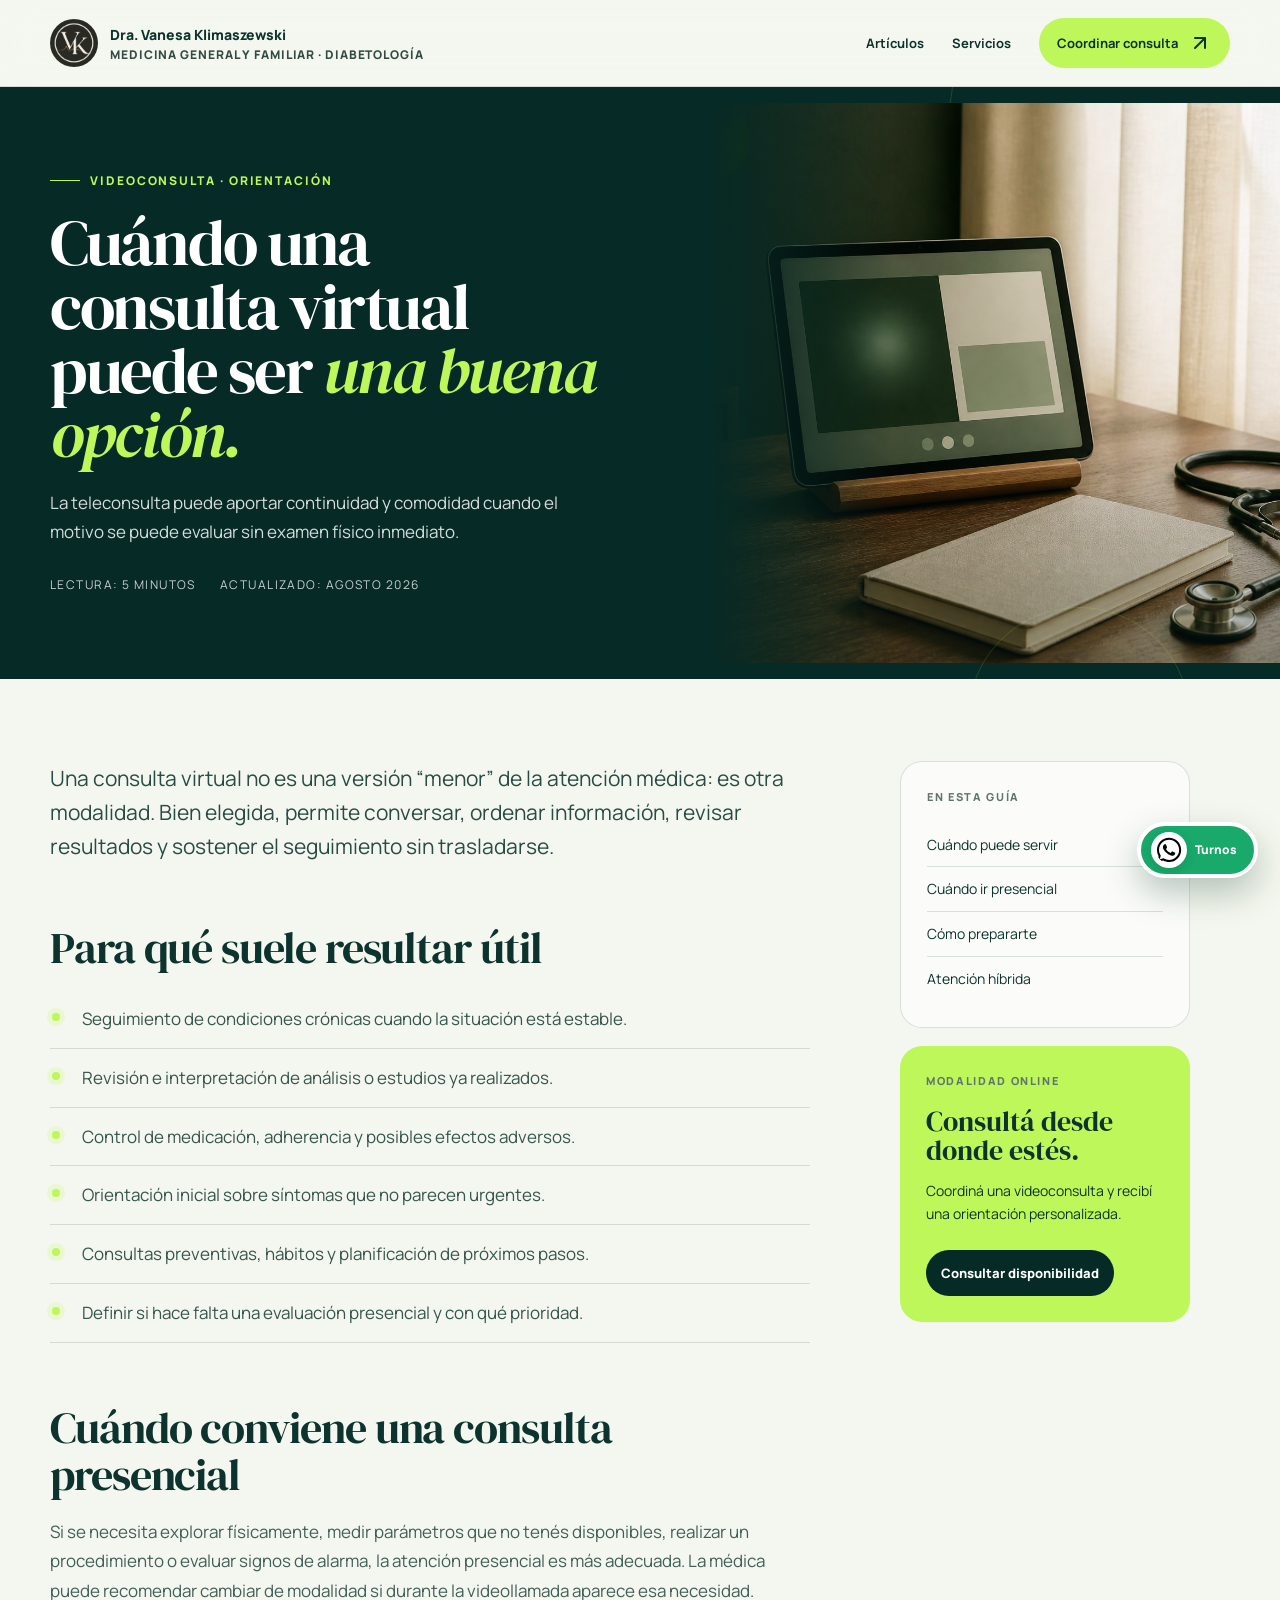
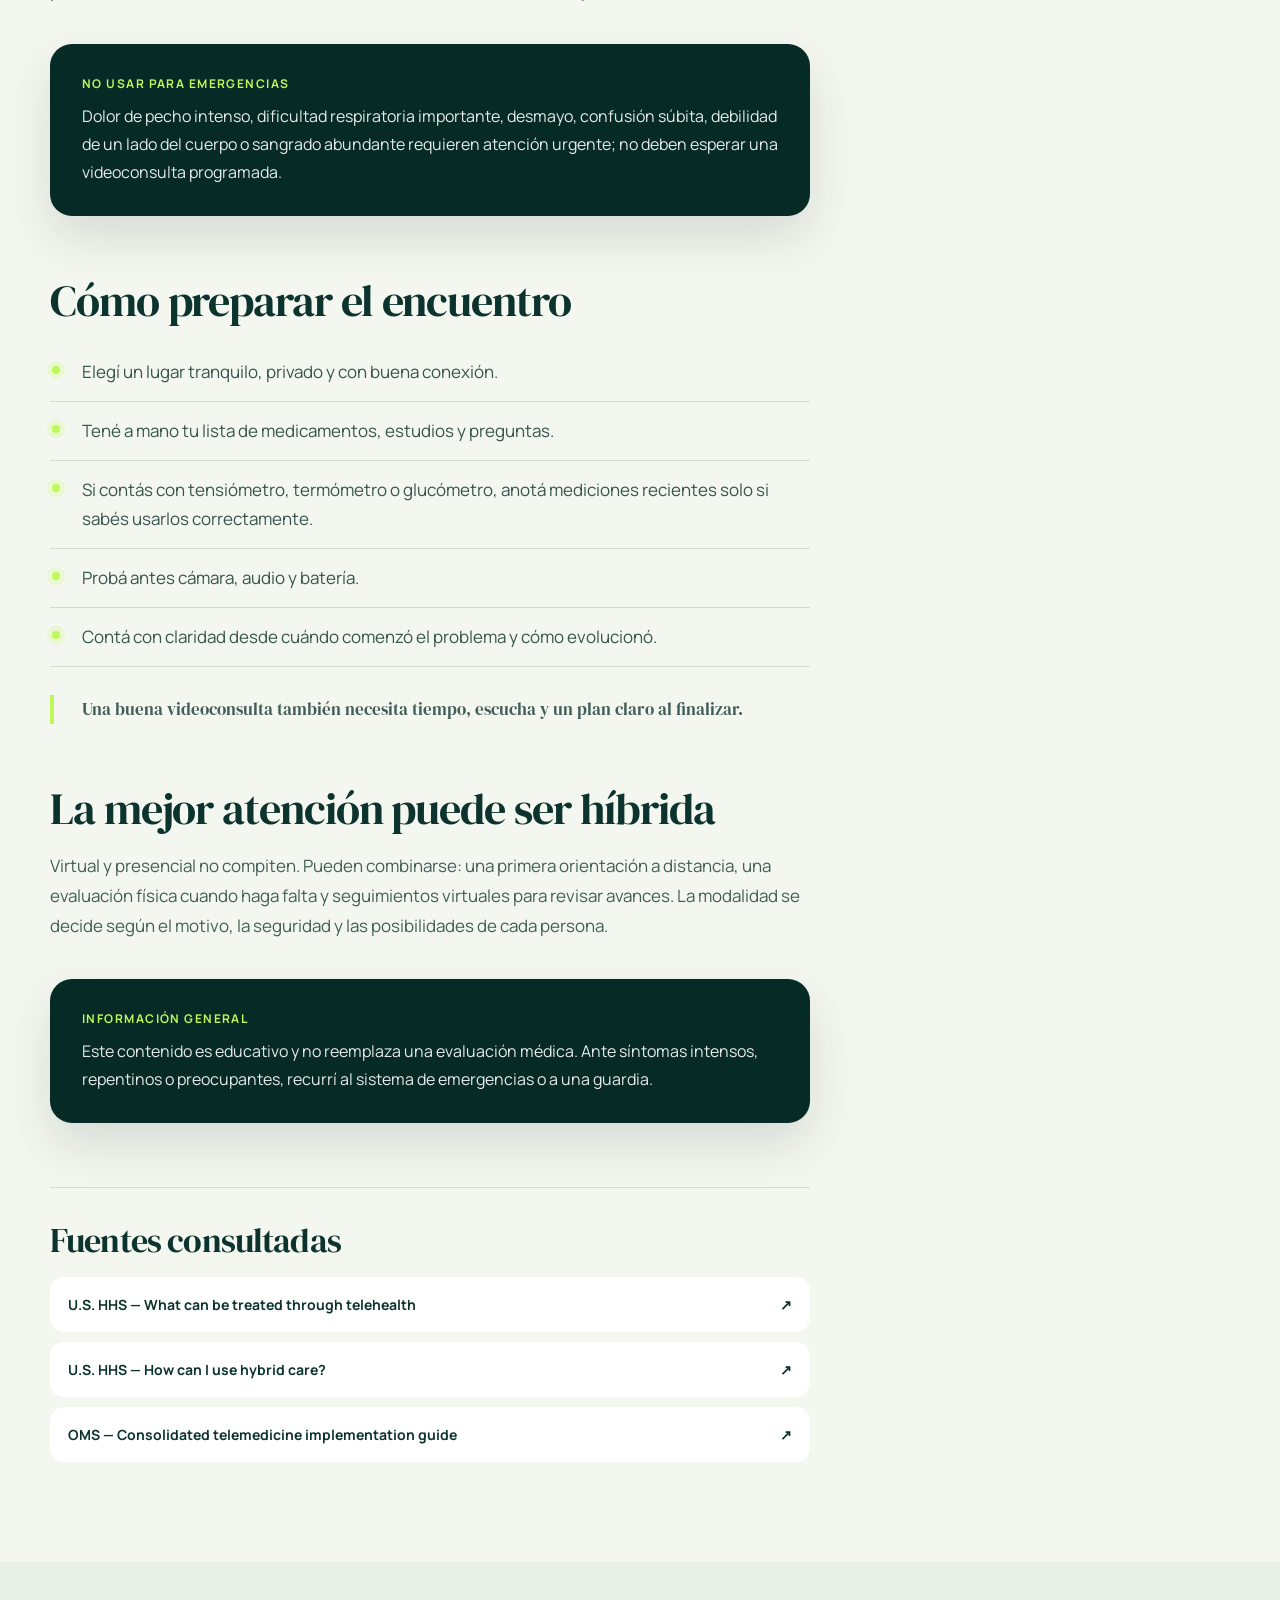
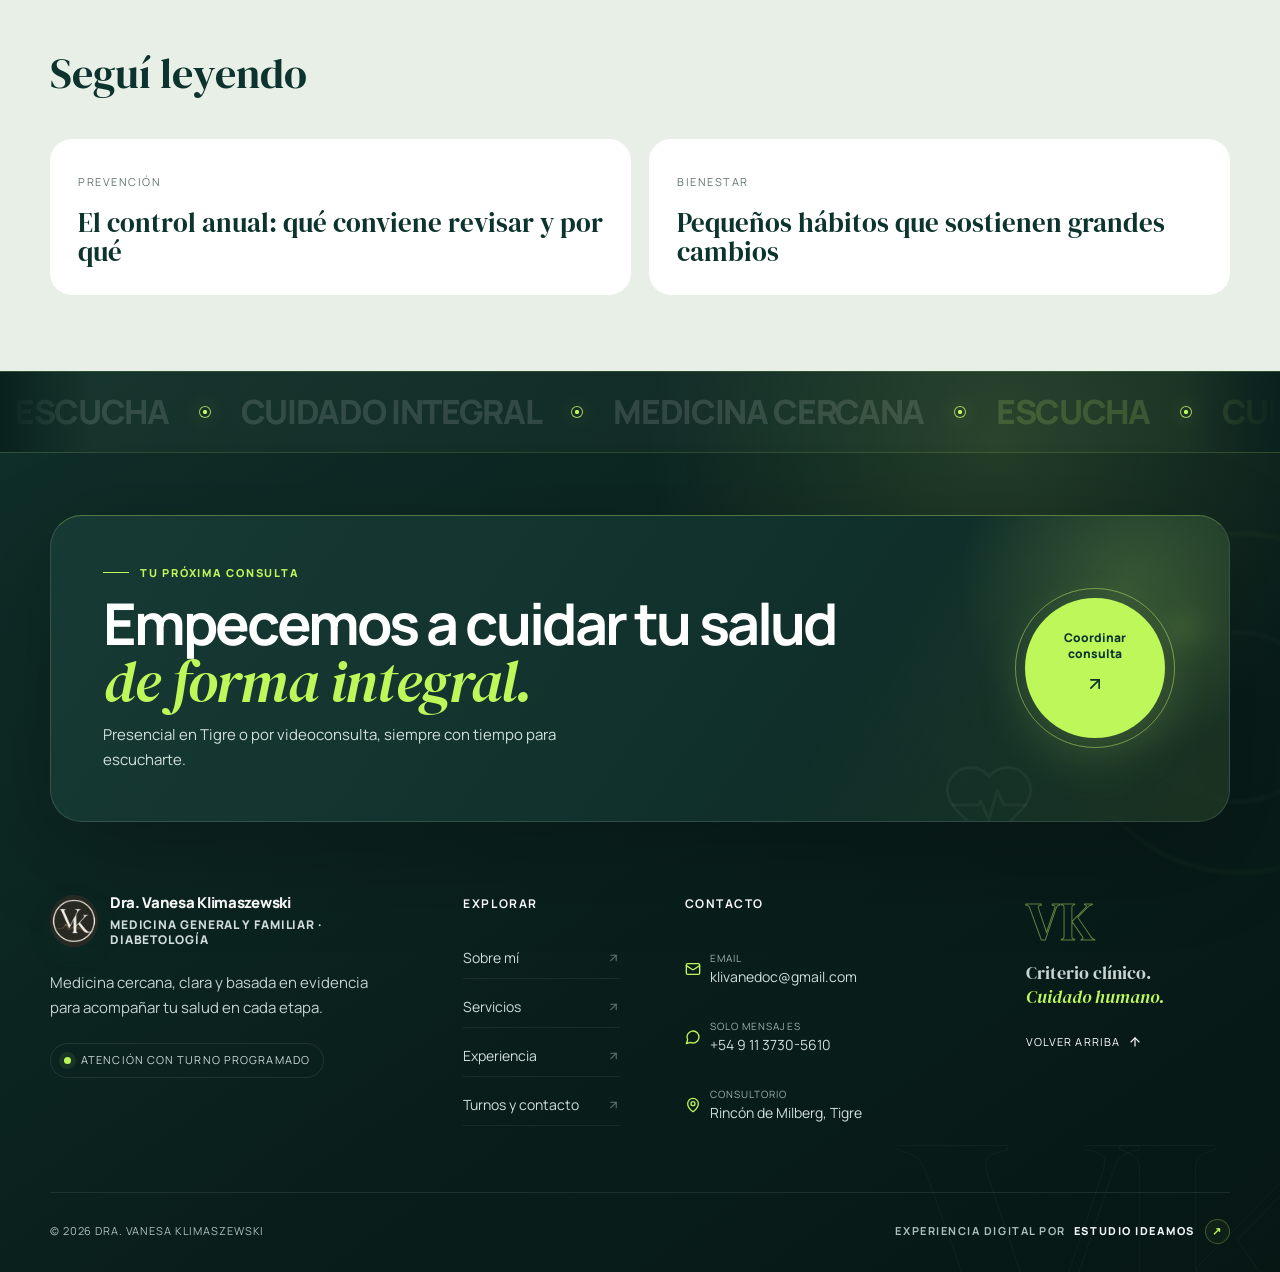
==== commit 11fbc027: "Revert "Engrosar visualmente nombre de la doctora" This reverts commit 4b46c60308004e736f0dd890e95b1" ====
--- a/articulos/consulta-virtual.html
+++ b/articulos/consulta-virtual.html
@@ -1,4 +1,4 @@
-<!doctype html><html lang="es"><head><meta charset="utf-8"><meta name="viewport" content="width=device-width,initial-scale=1"><title>Cuándo elegir una consulta virtual | Dra. Vanesa Klimaszewski</title><meta name="description" content="Qué motivos pueden resolverse por videoconsulta, cuándo conviene la atención presencial y cómo preparar el encuentro."><link rel="canonical" href="https://estudioideamos.github.io/dra-vanesa-klimaszewski/articulos/consulta-virtual.html"><link rel="icon" href="../assets/logo-vk-premium.png"><meta property="og:type" content="article"><meta property="og:title" content="Cuándo una consulta virtual puede ser una buena opción"><meta property="og:image" content="https://estudioideamos.github.io/dra-vanesa-klimaszewski/assets/articulo-videoconsulta-2026.jpg"><link rel="stylesheet" href="../mednix.css?v=20260828-35"><link rel="stylesheet" href="article.css?v=20260828-11"><script src="../assets/lucide.min.js" defer></script><script src="article.js?v=20260828-3" defer></script></head><body><div class="reading-progress" aria-hidden="true"></div>
+<!doctype html><html lang="es"><head><meta charset="utf-8"><meta name="viewport" content="width=device-width,initial-scale=1"><title>Cuándo elegir una consulta virtual | Dra. Vanesa Klimaszewski</title><meta name="description" content="Qué motivos pueden resolverse por videoconsulta, cuándo conviene la atención presencial y cómo preparar el encuentro."><link rel="canonical" href="https://estudioideamos.github.io/dra-vanesa-klimaszewski/articulos/consulta-virtual.html"><link rel="icon" href="../assets/logo-vk-premium.png"><meta property="og:type" content="article"><meta property="og:title" content="Cuándo una consulta virtual puede ser una buena opción"><meta property="og:image" content="https://estudioideamos.github.io/dra-vanesa-klimaszewski/assets/articulo-videoconsulta-2026.jpg"><link rel="stylesheet" href="../mednix.css?v=20260828-34"><link rel="stylesheet" href="article.css?v=20260828-10"><script src="../assets/lucide.min.js" defer></script><script src="article.js?v=20260828-3" defer></script></head><body><div class="reading-progress" aria-hidden="true"></div>
 <header class="article-header"><div class="container article-header-inner"><a class="article-brand" href="../index.html"><img src="../assets/logo-vk-premium.png" alt=""><span><strong>Dra. Vanesa Klimaszewski</strong><small>Medicina general y familiar · Diabetología</small></span></a><nav class="article-nav"><a href="../index.html#articulos">Artículos</a><a href="../index.html#servicios">Servicios</a><a class="article-cta" href="../index.html#contacto">Coordinar consulta <i data-lucide="arrow-up-right"></i></a></nav></div></header>
 <main><section class="article-hero"><div class="container article-hero-grid"><div class="article-hero-copy"><div class="article-kicker">Videoconsulta · Orientación</div><h1>Cuándo una consulta virtual puede ser <em>una buena opción.</em></h1><p class="article-deck">La teleconsulta puede aportar continuidad y comodidad cuando el motivo se puede evaluar sin examen físico inmediato.</p><div class="article-meta"><span>Lectura: 5 minutos</span><span>Actualizado: agosto 2026</span></div></div><figure class="article-hero-media"><img src="../assets/articulo-videoconsulta-2026.jpg" alt="Composición editorial sobre videoconsulta"></figure></div></section>
 <section class="article-body"><div class="container article-layout"><article class="article-copy reveal"><p>Una consulta virtual no es una versión “menor” de la atención médica: es otra modalidad. Bien elegida, permite conversar, ordenar información, revisar resultados y sostener el seguimiento sin trasladarse.</p>
--- a/mednix.css
+++ b/mednix.css
@@ -1,4 +1,4 @@
-@import url('https://fonts.googleapis.com/css2?family=DM+Serif+Display:ital@0;1&family=Manrope:wght@400;500;600;700;800&display=swap');
+@import url('https://fonts.googleapis.com/css2?family=DM+Serif+Display:ital@0;1&family=Manrope:wght@400;500;600;700;800;900&display=swap');
 :root{--ink:#163631;--ink-2:#234a43;--lime:#c8f56d;--sage:#dfeadf;--mint:#edf4ed;--cream:#f7f8f3;--white:#fff;--text:#22312e;--muted:#66746f;--line:rgba(22,54,49,.13);--shadow:0 24px 70px rgba(23,58,53,.14);--radius:28px;--serif:'DM Serif Display',Georgia,serif;--sans:'Manrope',Arial,sans-serif}
 *{box-sizing:border-box}html{scroll-behavior:smooth;scroll-padding-top:100px}body{margin:0;background:var(--cream);color:var(--text);font-family:var(--sans);font-size:16px;line-height:1.65;overflow-x:hidden}body::selection{background:var(--lime);color:var(--ink)}img{display:block;max-width:100%}a{color:inherit;text-decoration:none}button,input,select,textarea{font:inherit}button,a{tap-highlight-color:transparent}.container{width:min(1180px,calc(100% - 48px));margin-inline:auto}.skip-link{position:fixed;top:10px;left:10px;z-index:1000;background:#fff;padding:10px 16px;transform:translateY(-150%)}.skip-link:focus{transform:none}.topbar{background:var(--ink);color:#dcebe7;font-size:12px}.topbar-inner{height:38px;display:flex;align-items:center;justify-content:space-between}.topbar p,.topbar-inner>div,.topbar a{display:flex;align-items:center;gap:8px;margin:0}.topbar-inner>div{gap:28px}.topbar svg{width:14px}.topbar p span{width:7px;height:7px;border-radius:50%;background:var(--lime);box-shadow:0 0 0 5px rgba(200,245,109,.11)}
 .site-header{height:88px;background:rgba(255,255,255,.94);position:relative;z-index:50;transition:.35s;backdrop-filter:blur(14px)}.site-header.is-scrolled{position:fixed;inset:0 0 auto;height:76px;box-shadow:0 10px 35px rgba(16,47,42,.1)}.header-inner{height:100%;display:flex;align-items:center;justify-content:space-between;gap:28px}.brand{display:flex;align-items:center;gap:12px}.brand-mark{width:52px;height:52px;display:grid;place-items:center;border-radius:50%;background:var(--ink);overflow:hidden;box-shadow:0 8px 22px rgba(22,54,49,.19)}.brand-mark img{width:100%;height:100%;object-fit:cover}.brand>span:last-child{display:flex;flex-direction:column;line-height:1.18}.brand strong{font-size:15px;letter-spacing:-.02em}.brand strong b{font-weight:800}.brand small{text-transform:uppercase;letter-spacing:.15em;color:#78847f;font-size:8px;font-weight:700;margin-top:5px}.main-nav{display:flex;align-items:center;gap:32px;font-size:13px;font-weight:700}.main-nav a{position:relative;padding:28px 0}.main-nav a::after{content:'';position:absolute;left:0;bottom:22px;width:100%;height:2px;background:var(--ink);transform:scaleX(0);transform-origin:right;transition:transform .25s}.main-nav a:hover::after{transform:scaleX(1);transform-origin:left}.menu-close,.menu-toggle{display:none;border:0;background:none}.header-cta,.button{display:inline-flex;align-items:center;justify-content:center;gap:16px;border:0;border-radius:999px;font-weight:800;transition:transform .25s,background .25s,box-shadow .25s}.header-cta{background:var(--lime);padding:11px 12px 11px 22px;font-size:12px}.header-cta svg,.button svg{width:18px}.header-cta>svg{box-sizing:content-box;padding:9px;border-radius:50%;background:var(--ink);color:#fff}.header-cta:hover,.button:hover{transform:translateY(-3px);box-shadow:0 14px 28px rgba(22,54,49,.15)}
@@ -623,7 +623,7 @@
 }
 
 /* Stronger doctor name in brand lockups */
-.site-header .brand strong,.site-header .brand strong b{color:var(--ink)!important;font-weight:800!important}.premium-footer .premium-brand .brand strong,.premium-footer .premium-brand .brand strong b,.mobile-menu-brand strong{font-weight:800!important}
+.site-header .brand strong,.site-header .brand strong b{color:var(--ink)!important;font-weight:900!important}.premium-footer .premium-brand .brand strong,.premium-footer .premium-brand .brand strong b,.mobile-menu-brand strong{font-weight:900!important}
 
 /* Final subtitle visibility adjustment */
 .site-header .brand small,
@@ -649,13 +649,4 @@
     font-weight:800!important;
     letter-spacing:.055em!important
   }
-}
-/* Optical reinforcement for the doctor's name */
-.site-header .brand strong,
-.site-header .brand strong b,
-.premium-footer .premium-brand .brand strong,
-.premium-footer .premium-brand .brand strong b,
-.mobile-menu-brand strong{
-  -webkit-text-stroke:.35px currentColor;
-  text-shadow:.2px 0 currentColor,-.2px 0 currentColor
 }
--- a/articulos/article.css
+++ b/articulos/article.css
@@ -1,4 +1,4 @@
-@import url('https://fonts.googleapis.com/css2?family=DM+Serif+Display:ital@0;1&family=Manrope:wght@400;500;600;700;800&display=swap');
+@import url('https://fonts.googleapis.com/css2?family=DM+Serif+Display:ital@0;1&family=Manrope:wght@400;500;600;700;800;900&display=swap');
 :root{--ink:#0c332d;--deep:#062a25;--lime:#bdf75a;--paper:#f4f7ef;--line:rgba(12,51,45,.14);--muted:#61756f;--white:#fff;--serif:"DM Serif Display",Georgia,serif;--sans:"Manrope",Arial,sans-serif}
 *{box-sizing:border-box}html{scroll-behavior:smooth}body{margin:0;background:var(--paper);color:var(--ink);font-family:var(--sans);font-size:16px;line-height:1.7}a{color:inherit}img{display:block;max-width:100%}.container{width:min(1180px,calc(100% - 40px));margin:auto}.reading-progress{position:fixed;inset:0 auto auto 0;height:3px;width:0;background:var(--lime);z-index:99}.article-header{position:sticky;top:0;z-index:30;background:rgba(244,247,239,.88);border-bottom:1px solid var(--line);backdrop-filter:blur(18px)}.article-header-inner{height:86px;display:flex;align-items:center;justify-content:space-between;gap:24px}.article-brand{display:flex;align-items:center;gap:12px;text-decoration:none}.article-brand img{width:48px;height:48px;border-radius:50%}.article-brand strong{display:block;font-size:14px}.article-brand small{display:block;font-size:9px;text-transform:uppercase;letter-spacing:.17em;color:var(--muted)}.article-nav{display:flex;align-items:center;gap:28px;font-size:13px;font-weight:700}.article-nav a{text-decoration:none}.article-nav .article-cta{display:inline-flex;align-items:center;gap:10px;padding:13px 18px;border-radius:999px;background:var(--lime)}.article-hero{position:relative;overflow:hidden;background:var(--deep);color:#fff}.article-hero:before,.article-hero:after{content:"";position:absolute;border:1px solid rgba(189,247,90,.15);border-radius:50%}.article-hero:before{width:420px;height:420px;right:-90px;top:-170px}.article-hero:after{width:220px;height:220px;right:90px;bottom:-150px}.article-hero-grid{min-height:560px;display:grid;grid-template-columns:1.05fr .95fr;align-items:stretch}.article-hero-copy{position:relative;z-index:2;display:flex;flex-direction:column;justify-content:center;padding:72px 70px 72px 0}.article-kicker{display:flex;align-items:center;gap:10px;margin-bottom:20px;text-transform:uppercase;letter-spacing:.16em;font-size:10px;font-weight:800;color:var(--lime)}.article-kicker:before{content:"";width:30px;height:1px;background:currentColor}.article-hero h1{max-width:720px;margin:0 0 22px;font-family:var(--serif);font-size:clamp(48px,5.1vw,78px);font-weight:400;line-height:.98;letter-spacing:-.035em}.article-hero h1 em{color:var(--lime);font-weight:400}.article-deck{max-width:650px;margin:0 0 28px;color:rgba(255,255,255,.72);font-size:17px}.article-meta{display:flex;flex-wrap:wrap;gap:12px 24px;font-size:11px;text-transform:uppercase;letter-spacing:.12em;color:rgba(255,255,255,.62)}.article-hero-media{position:relative;min-height:560px}.article-hero-media img{width:100%;height:100%;object-fit:cover}.article-hero-media:after{content:"";position:absolute;inset:0;background:linear-gradient(90deg,var(--deep),transparent 32%),linear-gradient(0deg,rgba(6,42,37,.28),transparent 45%)}.article-body{padding:82px 0 100px}.article-layout{display:grid;grid-template-columns:minmax(0,760px) 290px;gap:90px;align-items:start}.article-copy>p:first-child{font-size:21px;line-height:1.62;color:#294b45}.article-copy h2{scroll-margin-top:120px;margin:62px 0 18px;font-family:var(--serif);font-size:clamp(34px,3.4vw,50px);font-weight:400;line-height:1.08;letter-spacing:-.025em}.article-copy h3{margin:34px 0 12px;font-size:20px}.article-copy p{margin:0 0 22px;color:#425e58}.article-copy ul{margin:0 0 28px;padding:0;list-style:none}.article-copy li{position:relative;padding:14px 0 14px 32px;border-bottom:1px solid var(--line);color:#37544e}.article-copy li:before{content:"";position:absolute;left:2px;top:23px;width:8px;height:8px;border-radius:50%;background:var(--lime);box-shadow:0 0 0 5px rgba(189,247,90,.2)}.article-note{margin:38px 0;padding:30px 32px;border-radius:22px;background:var(--deep);color:white;box-shadow:0 22px 50px rgba(6,42,37,.13)}.article-note strong{display:block;margin-bottom:8px;color:var(--lime);text-transform:uppercase;letter-spacing:.12em;font-size:10px}.article-note p{margin:0;color:rgba(255,255,255,.78)}.article-quote{margin:50px 0;padding:0 0 0 28px;border-left:4px solid var(--lime);font-family:var(--serif);font-size:30px;line-height:1.25;color:var(--ink)}.article-sidebar{position:sticky;top:118px}.article-index,.article-contact{padding:26px;border:1px solid var(--line);border-radius:22px;background:rgba(255,255,255,.62)}.article-index span,.article-contact span{display:block;margin-bottom:16px;text-transform:uppercase;letter-spacing:.15em;font-size:9px;font-weight:800;color:var(--muted)}.article-index a{display:block;padding:10px 0;border-bottom:1px solid var(--line);text-decoration:none;font-size:13px}.article-index a:last-child{border:0}.article-contact{margin-top:18px;background:var(--lime);border:0}.article-contact h3{margin:0 0 10px;font-family:var(--serif);font-size:28px;font-weight:400;line-height:1.05}.article-contact p{font-size:12px;line-height:1.55}.article-contact a{display:inline-flex;margin-top:10px;padding:12px 15px;border-radius:999px;background:var(--deep);color:#fff;text-decoration:none;font-size:11px;font-weight:800}.sources{margin-top:64px;padding-top:34px;border-top:1px solid var(--line)}.sources h2{margin-top:0;font-size:34px}.source-list{display:grid;gap:10px}.source-list a{display:flex;justify-content:space-between;gap:20px;padding:17px 18px;border-radius:14px;background:white;text-decoration:none;font-size:12px;font-weight:700;transition:.25s}.source-list a:hover{transform:translateX(4px);background:var(--lime)}.article-related{padding:76px 0;background:#e8efe6}.article-related h2{margin:0 0 30px;font-family:var(--serif);font-weight:400;font-size:42px}.related-grid{display:grid;grid-template-columns:repeat(2,1fr);gap:18px}.related-card{display:block;padding:28px;border-radius:22px;background:#fff;text-decoration:none;transition:.3s}.related-card small{color:var(--muted);text-transform:uppercase;letter-spacing:.14em;font-size:9px}.related-card h3{margin:14px 0 0;font-family:var(--serif);font-size:27px;font-weight:400;line-height:1.08}.related-card:hover{transform:translateY(-6px);box-shadow:0 24px 60px rgba(12,51,45,.12)}.article-footer{padding:28px 0;background:#031f1b;color:rgba(255,255,255,.62);font-size:11px}.article-footer .container{display:flex;justify-content:space-between;gap:20px}.article-footer a{color:var(--lime);text-decoration:none}.reveal{opacity:0;transform:translateY(18px);transition:.65s ease}.reveal.visible{opacity:1;transform:none}
 @media(max-width:900px){.article-nav>a:not(.article-cta){display:none}.article-hero-grid{grid-template-columns:1fr}.article-hero-copy{padding:60px 0 48px}.article-hero-media{min-height:390px;margin:0 -20px}.article-hero-media:after{background:linear-gradient(0deg,var(--deep),transparent 40%)}.article-layout{grid-template-columns:1fr;gap:50px}.article-sidebar{position:static;display:grid;grid-template-columns:1fr 1fr;gap:16px}.article-contact{margin:0}.article-body{padding:60px 0 70px}}
@@ -43,7 +43,7 @@
 @media(max-width:600px){.article-brand small{max-width:180px;font-size:10px;letter-spacing:.075em}}
 
 /* Stronger doctor name in article headers */
-.article-brand strong{color:var(--ink);font-weight:800;-webkit-text-stroke:.35px currentColor;text-shadow:.2px 0 currentColor,-.2px 0 currentColor}
+.article-brand strong{color:var(--ink);font-weight:900}
 
 /* Final article subtitle visibility adjustment */
 .article-brand small{
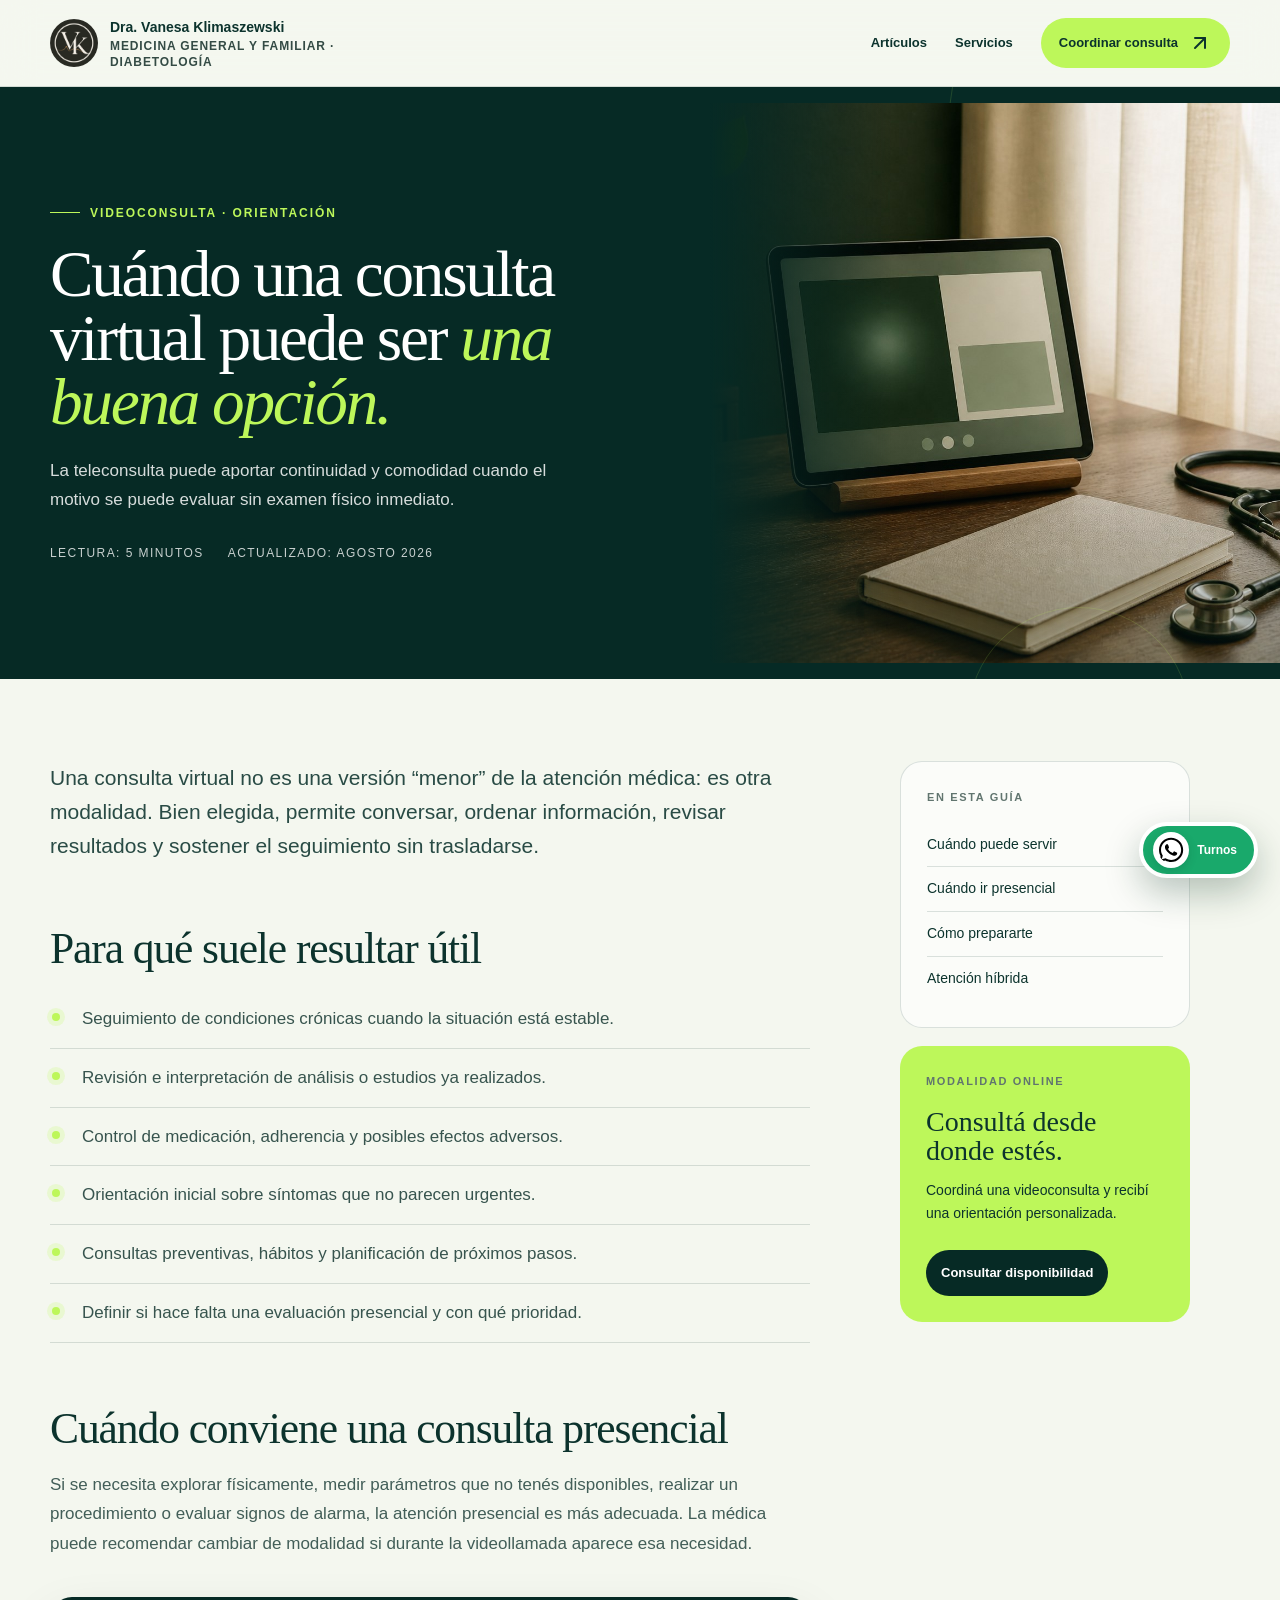
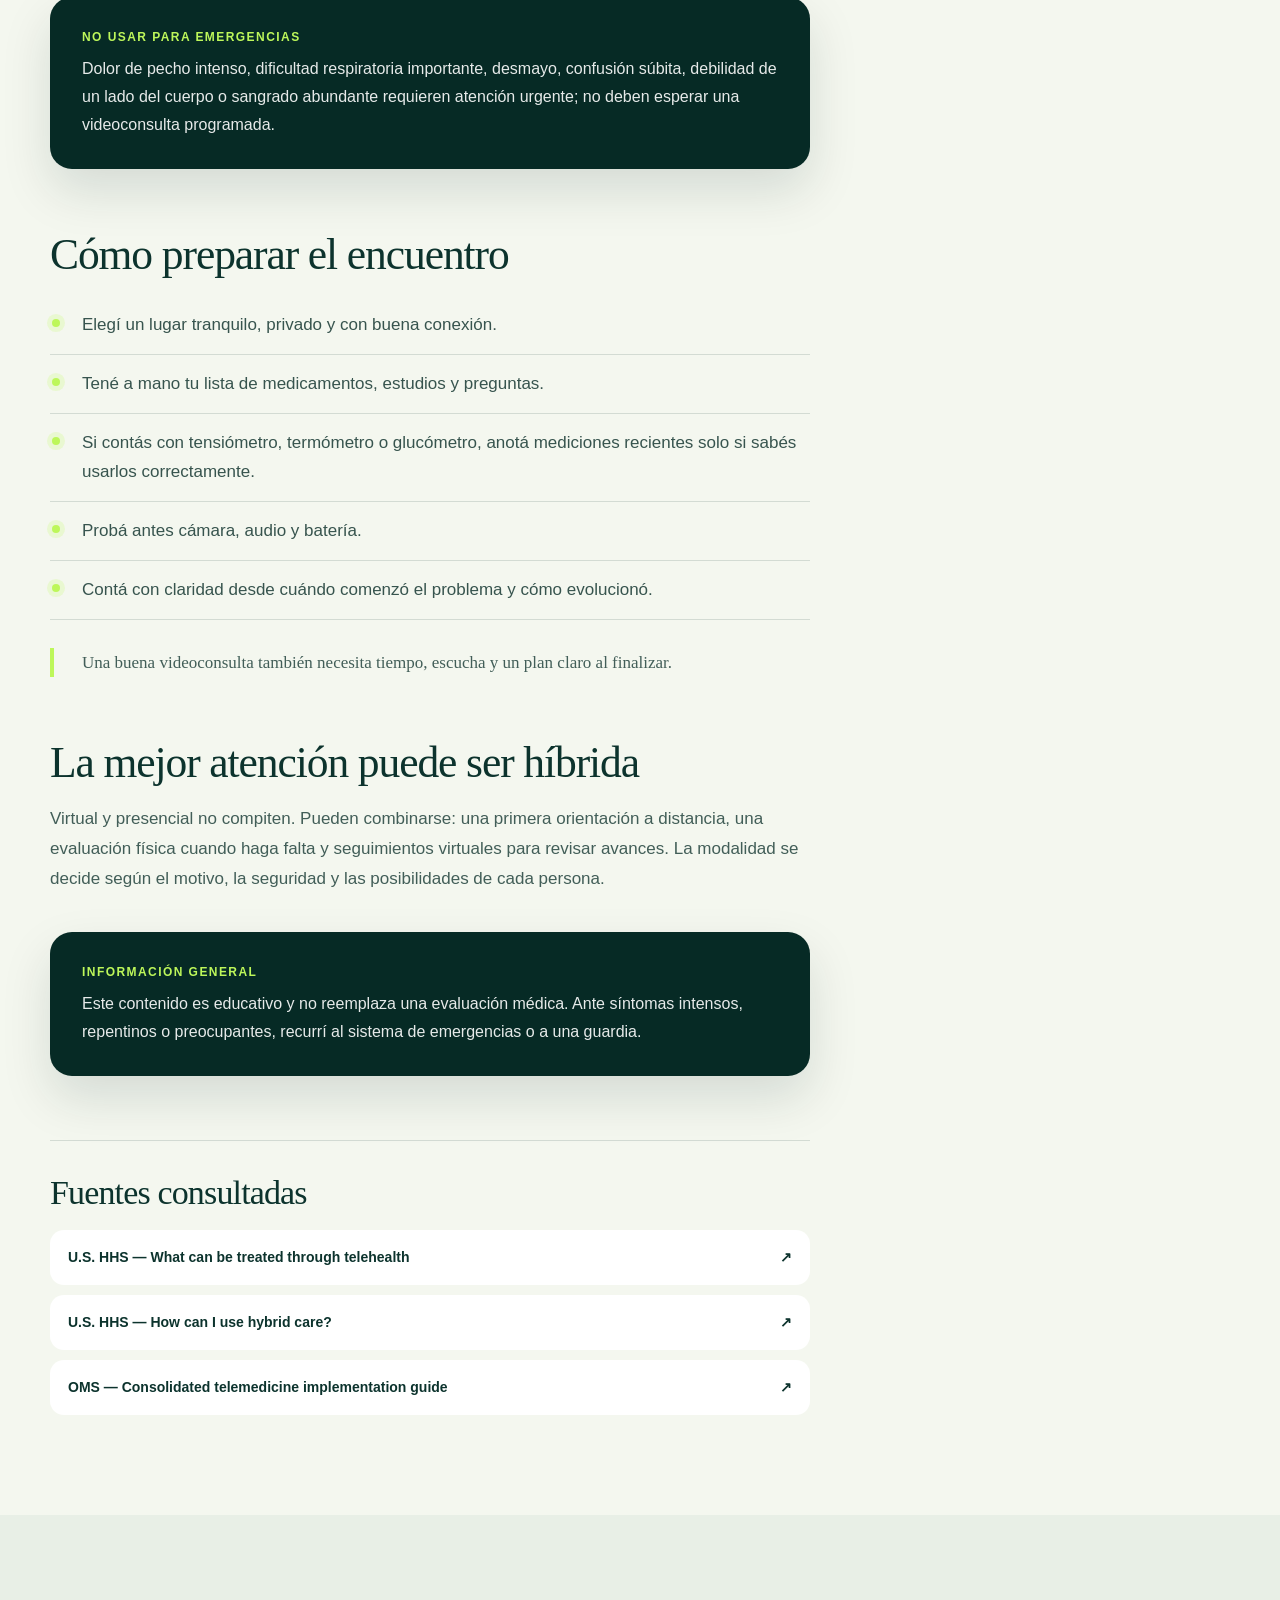
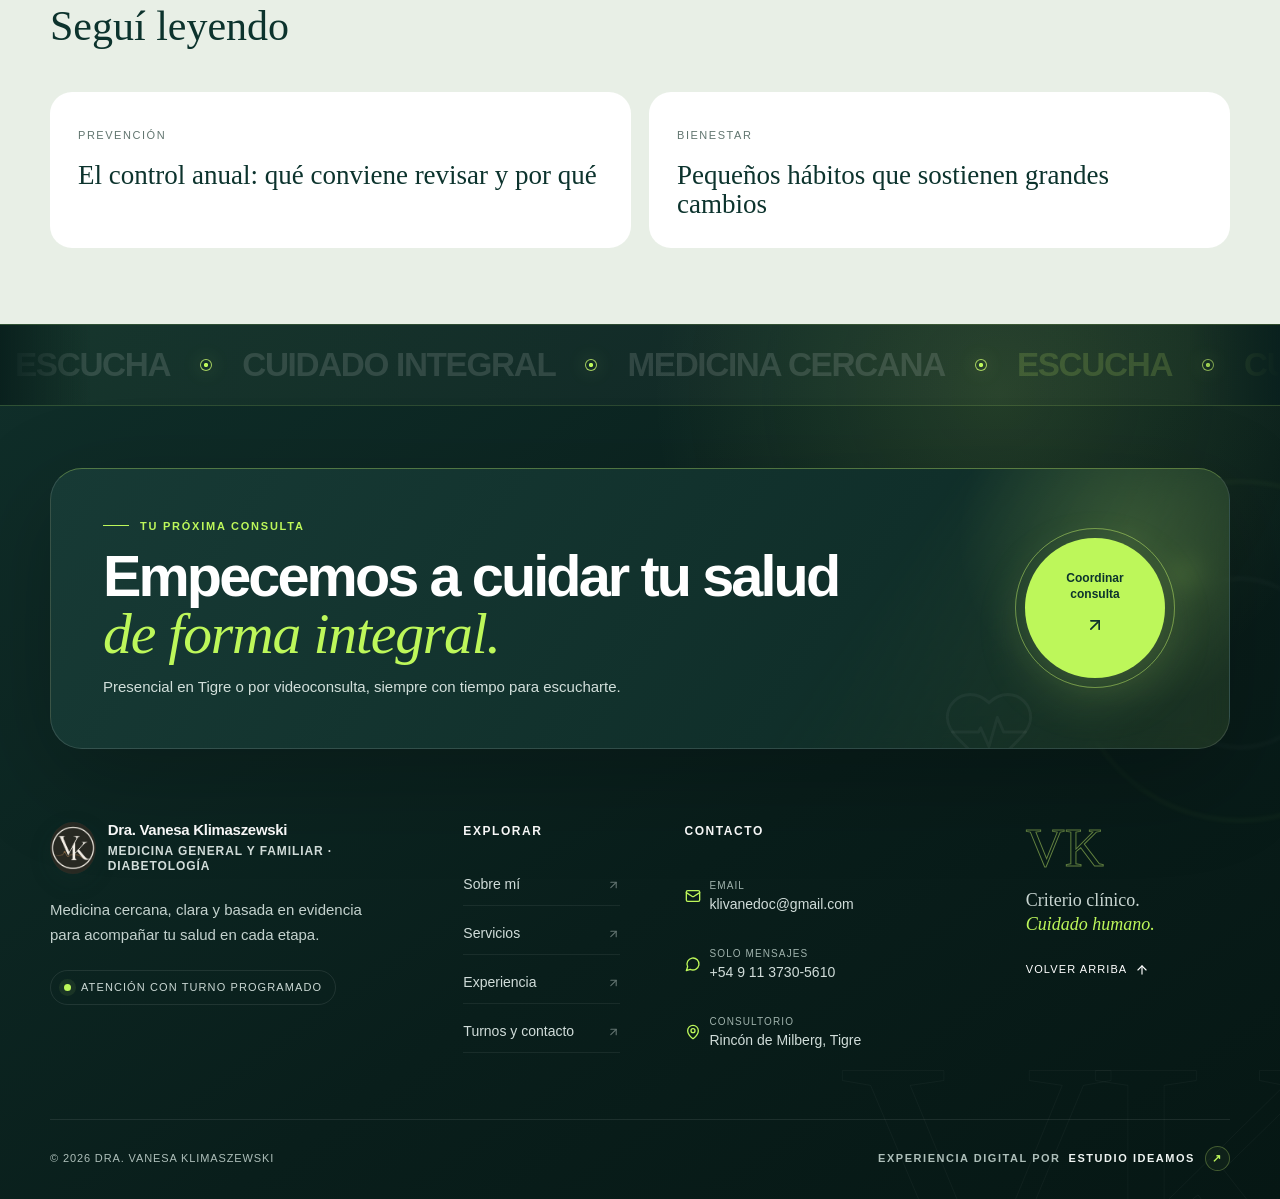
==== commit 432cb333: "Optimizar SEO seguridad y formulario de contacto" ====
--- a/articulos/consulta-virtual.html
+++ b/articulos/consulta-virtual.html
@@ -1,6 +1,23 @@
-<!doctype html><html lang="es"><head><meta charset="utf-8"><meta name="viewport" content="width=device-width,initial-scale=1"><title>Cuándo elegir una consulta virtual | Dra. Vanesa Klimaszewski</title><meta name="description" content="Qué motivos pueden resolverse por videoconsulta, cuándo conviene la atención presencial y cómo preparar el encuentro."><link rel="canonical" href="https://estudioideamos.github.io/dra-vanesa-klimaszewski/articulos/consulta-virtual.html"><link rel="icon" href="../assets/logo-vk-premium.png"><meta property="og:type" content="article"><meta property="og:title" content="Cuándo una consulta virtual puede ser una buena opción"><meta property="og:image" content="https://estudioideamos.github.io/dra-vanesa-klimaszewski/assets/articulo-videoconsulta-2026.jpg"><link rel="stylesheet" href="../mednix.css?v=20260828-34"><link rel="stylesheet" href="article.css?v=20260828-10"><script src="../assets/lucide.min.js" defer></script><script src="article.js?v=20260828-3" defer></script></head><body><div class="reading-progress" aria-hidden="true"></div>
-<header class="article-header"><div class="container article-header-inner"><a class="article-brand" href="../index.html"><img src="../assets/logo-vk-premium.png" alt=""><span><strong>Dra. Vanesa Klimaszewski</strong><small>Medicina general y familiar · Diabetología</small></span></a><nav class="article-nav"><a href="../index.html#articulos">Artículos</a><a href="../index.html#servicios">Servicios</a><a class="article-cta" href="../index.html#contacto">Coordinar consulta <i data-lucide="arrow-up-right"></i></a></nav></div></header>
-<main><section class="article-hero"><div class="container article-hero-grid"><div class="article-hero-copy"><div class="article-kicker">Videoconsulta · Orientación</div><h1>Cuándo una consulta virtual puede ser <em>una buena opción.</em></h1><p class="article-deck">La teleconsulta puede aportar continuidad y comodidad cuando el motivo se puede evaluar sin examen físico inmediato.</p><div class="article-meta"><span>Lectura: 5 minutos</span><span>Actualizado: agosto 2026</span></div></div><figure class="article-hero-media"><img src="../assets/articulo-videoconsulta-2026.jpg" alt="Composición editorial sobre videoconsulta"></figure></div></section>
+<!doctype html><html lang="es-AR"><head>
+<!-- Sitio diseñado y desarrollado por Estudio Ideamos: https://ideamos.com.ar/ -->
+<meta charset="utf-8"><meta name="viewport" content="width=device-width,initial-scale=1">
+<title>Cuándo elegir una consulta virtual | Dra. Vanesa Klimaszewski</title>
+<meta name="description" content="Qué motivos pueden resolverse por videoconsulta, cuándo conviene la atención presencial y cómo preparar el encuentro.">
+<meta name="robots" content="index,follow,max-image-preview:large,max-snippet:-1">
+<meta name="author" content="Dra. Vanesa Klimaszewski"><meta name="creator" content="Estudio Ideamos">
+<meta name="referrer" content="strict-origin-when-cross-origin">
+<meta http-equiv="Content-Security-Policy" content="default-src 'self'; base-uri 'self'; object-src 'none'; frame-ancestors 'none'; form-action 'self' mailto: https://formularios.doctoravanesaklima.com.ar; connect-src 'self' https://formularios.doctoravanesaklima.com.ar; img-src 'self' data:; script-src 'self' 'unsafe-inline'; style-src 'self' 'unsafe-inline'; upgrade-insecure-requests">
+<link rel="canonical" href="https://doctoravanesaklima.com.ar/articulos/consulta-virtual.html">
+<meta property="og:type" content="article"><meta property="og:locale" content="es_AR"><meta property="og:site_name" content="Dra. Vanesa Klimaszewski">
+<meta property="og:url" content="https://doctoravanesaklima.com.ar/articulos/consulta-virtual.html"><meta property="og:title" content="Cuándo una consulta virtual puede ser una buena opción"><meta property="og:description" content="Qué motivos pueden resolverse por videoconsulta, cuándo conviene la atención presencial y cómo preparar el encuentro."><meta property="og:image" content="https://doctoravanesaklima.com.ar/assets/articulo-videoconsulta-2026.jpg"><meta property="og:image:width" content="1536"><meta property="og:image:height" content="1024">
+<meta property="article:published_time" content="2026-08-28"><meta property="article:modified_time" content="2026-09-01"><meta property="article:author" content="Dra. Vanesa Klimaszewski">
+<meta name="twitter:card" content="summary_large_image"><meta name="twitter:title" content="Cuándo una consulta virtual puede ser una buena opción"><meta name="twitter:description" content="Qué motivos pueden resolverse por videoconsulta, cuándo conviene la atención presencial y cómo preparar el encuentro."><meta name="twitter:image" content="https://doctoravanesaklima.com.ar/assets/articulo-videoconsulta-2026.jpg">
+<link rel="icon" href="../assets/logo-vk-premium.png"><link rel="stylesheet" href="../mednix.css?v=20260901-1"><link rel="stylesheet" href="article.css?v=20260901-1">
+<script type="application/ld+json">{"@context":"https://schema.org","@type":"MedicalWebPage","@id":"https://doctoravanesaklima.com.ar/articulos/consulta-virtual.html#articulo","url":"https://doctoravanesaklima.com.ar/articulos/consulta-virtual.html","name":"Cuándo una consulta virtual puede ser una buena opción","headline":"Cuándo una consulta virtual puede ser una buena opción","description":"Qué motivos pueden resolverse por videoconsulta, cuándo conviene la atención presencial y cómo preparar el encuentro.","image":"https://doctoravanesaklima.com.ar/assets/articulo-videoconsulta-2026.jpg","inLanguage":"es-AR","datePublished":"2026-08-28","dateModified":"2026-09-01","author":{"@type":"Person","name":"Dra. Vanesa Klimaszewski","url":"https://doctoravanesaklima.com.ar/#sobre-mi"},"publisher":{"@type":"Organization","name":"Dra. Vanesa Klimaszewski","url":"https://doctoravanesaklima.com.ar/"},"reviewedBy":{"@type":"Person","name":"Dra. Vanesa Klimaszewski"},"about":["Medicina familiar","Prevención","Salud"],"isPartOf":{"@type":"WebSite","name":"Dra. Vanesa Klimaszewski","url":"https://doctoravanesaklima.com.ar/"}}</script>
+<script src="../assets/lucide.min.js" defer></script><script src="article.js?v=20260901-1" defer></script>
+</head><body><div class="reading-progress" aria-hidden="true"></div>
+<header class="article-header"><div class="container article-header-inner"><a class="article-brand" href="../index.html"><img src="../assets/logo-vk-premium.png" alt="" width="512" height="512" decoding="async"><span><strong>Dra. Vanesa Klimaszewski</strong><small>Medicina general y familiar · Diabetología</small></span></a><nav class="article-nav"><a href="../index.html#articulos">Artículos</a><a href="../index.html#servicios">Servicios</a><a class="article-cta" href="../index.html#contacto">Coordinar consulta <i data-lucide="arrow-up-right"></i></a></nav></div></header>
+<main><section class="article-hero"><div class="container article-hero-grid"><div class="article-hero-copy"><div class="article-kicker">Videoconsulta · Orientación</div><h1>Cuándo una consulta virtual puede ser <em>una buena opción.</em></h1><p class="article-deck">La teleconsulta puede aportar continuidad y comodidad cuando el motivo se puede evaluar sin examen físico inmediato.</p><div class="article-meta"><span>Lectura: 5 minutos</span><span>Actualizado: agosto 2026</span></div></div><figure class="article-hero-media"><img src="../assets/articulo-videoconsulta-2026.jpg" width="1536" height="1024" decoding="async" fetchpriority="high" alt="Composición editorial sobre videoconsulta"></figure></div></section>
 <section class="article-body"><div class="container article-layout"><article class="article-copy reveal"><p>Una consulta virtual no es una versión “menor” de la atención médica: es otra modalidad. Bien elegida, permite conversar, ordenar información, revisar resultados y sostener el seguimiento sin trasladarse.</p>
 <h2 id="sirve">Para qué suele resultar útil</h2><ul><li>Seguimiento de condiciones crónicas cuando la situación está estable.</li><li>Revisión e interpretación de análisis o estudios ya realizados.</li><li>Control de medicación, adherencia y posibles efectos adversos.</li><li>Orientación inicial sobre síntomas que no parecen urgentes.</li><li>Consultas preventivas, hábitos y planificación de próximos pasos.</li><li>Definir si hace falta una evaluación presencial y con qué prioridad.</li></ul>
 <h2 id="presencial">Cuándo conviene una consulta presencial</h2><p>Si se necesita explorar físicamente, medir parámetros que no tenés disponibles, realizar un procedimiento o evaluar signos de alarma, la atención presencial es más adecuada. La médica puede recomendar cambiar de modalidad si durante la videollamada aparece esa necesidad.</p>
@@ -9,7 +26,7 @@
 <p class="article-quote">Una buena videoconsulta también necesita tiempo, escucha y un plan claro al finalizar.</p>
 <h2 id="hibrido">La mejor atención puede ser híbrida</h2><p>Virtual y presencial no compiten. Pueden combinarse: una primera orientación a distancia, una evaluación física cuando haga falta y seguimientos virtuales para revisar avances. La modalidad se decide según el motivo, la seguridad y las posibilidades de cada persona.</p>
 <div class="article-note"><strong>Información general</strong><p>Este contenido es educativo y no reemplaza una evaluación médica. Ante síntomas intensos, repentinos o preocupantes, recurrí al sistema de emergencias o a una guardia.</p></div>
-<section class="sources"><h2>Fuentes consultadas</h2><div class="source-list"><a href="https://telehealth.hhs.gov/patients/what-can-be-treated-through-telehealth" target="_blank" rel="noreferrer">U.S. HHS — What can be treated through telehealth <span>↗</span></a><a href="https://telehealth.hhs.gov/patients/how-can-i-use-hybrid-care" target="_blank" rel="noreferrer">U.S. HHS — How can I use hybrid care? <span>↗</span></a><a href="https://iris.who.int/bitstream/handle/10665/350205/9789240038073-eng.pdf" target="_blank" rel="noreferrer">OMS — Consolidated telemedicine implementation guide <span>↗</span></a></div></section></article>
+<section class="sources"><h2>Fuentes consultadas</h2><div class="source-list"><a href="https://telehealth.hhs.gov/patients/what-can-be-treated-through-telehealth" target="_blank" rel="noopener noreferrer">U.S. HHS — What can be treated through telehealth <span>↗</span></a><a href="https://telehealth.hhs.gov/patients/how-can-i-use-hybrid-care" target="_blank" rel="noopener noreferrer">U.S. HHS — How can I use hybrid care? <span>↗</span></a><a href="https://iris.who.int/bitstream/handle/10665/350205/9789240038073-eng.pdf" target="_blank" rel="noopener noreferrer">OMS — Consolidated telemedicine implementation guide <span>↗</span></a></div></section></article>
 <aside class="article-sidebar"><nav class="article-index"><span>En esta guía</span><a href="#sirve">Cuándo puede servir</a><a href="#presencial">Cuándo ir presencial</a><a href="#preparar">Cómo prepararte</a><a href="#hibrido">Atención híbrida</a></nav><div class="article-contact"><span>Modalidad online</span><h3>Consultá desde donde estés.</h3><p>Coordiná una videoconsulta y recibí una orientación personalizada.</p><a href="../index.html#contacto">Consultar disponibilidad</a></div></aside></div></section>
 <section class="article-related"><div class="container"><h2>Seguí leyendo</h2><div class="related-grid"><a class="related-card" href="control-anual.html"><small>Prevención</small><h3>El control anual: qué conviene revisar y por qué</h3></a><a class="related-card" href="habitos-saludables.html"><small>Bienestar</small><h3>Pequeños hábitos que sostienen grandes cambios</h3></a></div></div></section></main>
 <footer class="premium-footer" id="pie">
@@ -21,11 +38,11 @@
     <div class="footer-action-mark" aria-hidden="true"><i data-lucide="heart-pulse"></i></div>
   </div>
   <div class="container footer-main">
-    <div class="footer-brand premium-brand" data-reveal><a class="brand" href="../index.html#inicio"><span class="brand-mark"><img src="../assets/logo-vk-premium.png" alt=""></span><span><strong>Dra. Vanesa <b>Klimaszewski</b></strong><small>Medicina general y familiar · Diabetología</small></span></a><p>Medicina cercana, clara y basada en evidencia para acompañar tu salud en cada etapa.</p><div class="footer-status"><i></i><span>Atención con turno programado</span></div></div>
+    <div class="footer-brand premium-brand" data-reveal><a class="brand" href="../index.html#inicio"><span class="brand-mark"><img src="../assets/logo-vk-premium.png" alt="" width="512" height="512" decoding="async"></span><span><strong>Dra. Vanesa <b>Klimaszewski</b></strong><small>Medicina general y familiar · Diabetología</small></span></a><p>Medicina cercana, clara y basada en evidencia para acompañar tu salud en cada etapa.</p><div class="footer-status"><i></i><span>Atención con turno programado</span></div></div>
     <nav class="footer-column" aria-label="Navegación del pie" data-reveal><h3>Explorar</h3><a href="../index.html#sobre-mi"><span>Sobre mí</span><i data-lucide="arrow-up-right"></i></a><a href="../index.html#servicios"><span>Servicios</span><i data-lucide="arrow-up-right"></i></a><a href="../index.html#experiencia"><span>Experiencia</span><i data-lucide="arrow-up-right"></i></a><a href="../index.html#contacto"><span>Turnos y contacto</span><i data-lucide="arrow-up-right"></i></a></nav>
-    <div class="footer-column footer-contact" data-reveal><h3>Contacto</h3><a href="mailto:klivanedoc@gmail.com"><i data-lucide="mail"></i><span><small>Email</small>klivanedoc@gmail.com</span></a><a href="https://wa.me/5491137305610" target="_blank" rel="noreferrer"><i data-lucide="message-circle"></i><span><small>Solo mensajes</small>+54 9 11 3730-5610</span></a><a href="https://maps.google.com/?q=Caracas+1480+Rincon+de+Milberg+Tigre" target="_blank" rel="noreferrer"><i data-lucide="map-pin"></i><span><small>Consultorio</small>Rincón de Milberg, Tigre</span></a></div>
+    <div class="footer-column footer-contact" data-reveal><h3>Contacto</h3><a href="mailto:klivanedoc@gmail.com"><i data-lucide="mail"></i><span><small>Email</small>klivanedoc@gmail.com</span></a><a href="https://wa.me/5491137305610" target="_blank" rel="noopener noreferrer"><i data-lucide="message-circle"></i><span><small>Solo mensajes</small>+54 9 11 3730-5610</span></a><a href="https://maps.google.com/?q=Caracas+1480+Rincon+de+Milberg+Tigre" target="_blank" rel="noopener noreferrer"><i data-lucide="map-pin"></i><span><small>Consultorio</small>Rincón de Milberg, Tigre</span></a></div>
     <div class="footer-signature" data-reveal><span class="signature-monogram">VK</span><p>Criterio clínico.<br><em>Cuidado humano.</em></p><a href="../index.html#inicio">Volver arriba <i data-lucide="arrow-up"></i></a></div>
   </div>
-  <div class="container footer-bottom"><p>© <span id="year"></span> Dra. Vanesa Klimaszewski</p><a class="ideamos-credit" href="https://ideamos.com.ar/" target="_blank" rel="noreferrer" aria-label="Sitio ideado por Estudio Ideamos"><span>Experiencia digital por</span><strong>Estudio Ideamos</strong><i>↗</i></a></div>
+  <div class="container footer-bottom"><p>© <span id="year"></span> Dra. Vanesa Klimaszewski</p><a class="ideamos-credit" href="https://ideamos.com.ar/" target="_blank" rel="noopener noreferrer" aria-label="Sitio ideado por Estudio Ideamos"><span>Experiencia digital por</span><strong>Estudio Ideamos</strong><i>↗</i></a></div>
 </footer>
-<a class="whatsapp-float" href="https://wa.me/5491137305610?text=Hola%20Dra.%20Vanesa%2C%20quisiera%20consultar%20por%20un%20turno." target="_blank" rel="noreferrer" aria-label="Pedir turno por WhatsApp"><img src="../assets/whatsapp.svg" alt=""><span>Turnos</span></a></body></html>+<a class="whatsapp-float" href="https://wa.me/5491137305610?text=Hola%20Dra.%20Vanesa%2C%20quisiera%20consultar%20por%20un%20turno." target="_blank" rel="noopener noreferrer" aria-label="Pedir turno por WhatsApp"><img src="../assets/whatsapp.svg" alt=""><span>Turnos</span></a></body></html>
--- a/mednix.css
+++ b/mednix.css
@@ -649,4 +649,13 @@
     font-weight:800!important;
     letter-spacing:.055em!important
   }
-}+}
+/* Estado accesible del formulario seguro */
+.form-status{min-height:1.55em;margin:12px 0 0;text-align:center;font-size:12px;font-weight:700;line-height:1.5;color:#52655f}
+.form-status:empty{display:none}
+.form-status.is-loading{color:#38564f}
+.form-status.is-success{color:#17673f}
+.form-status.is-error{color:#9a302b}
+.form-status a{color:inherit;text-decoration:underline;text-underline-offset:3px}
+.submit-button[disabled]{cursor:wait;opacity:.72}
+.honeypot{position:absolute!important;left:-10000px!important;top:auto!important;width:1px!important;height:1px!important;overflow:hidden!important}
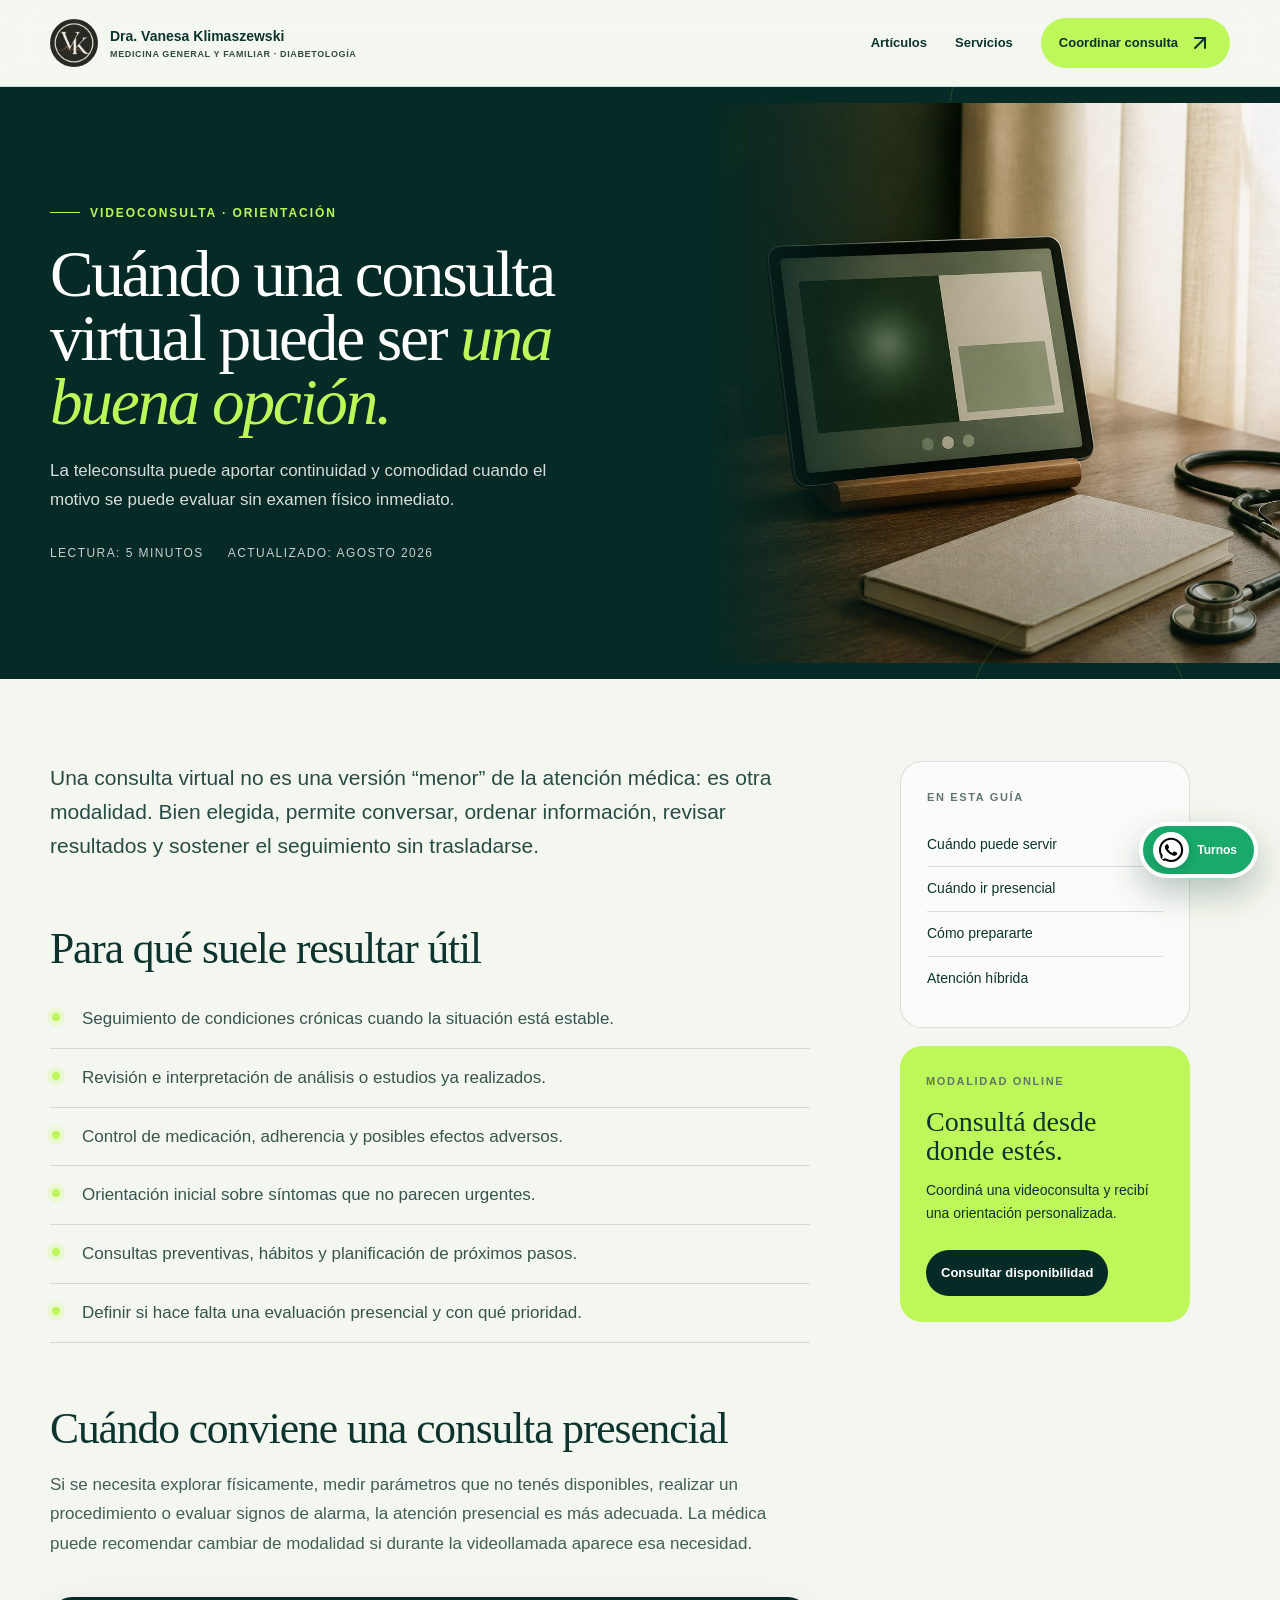
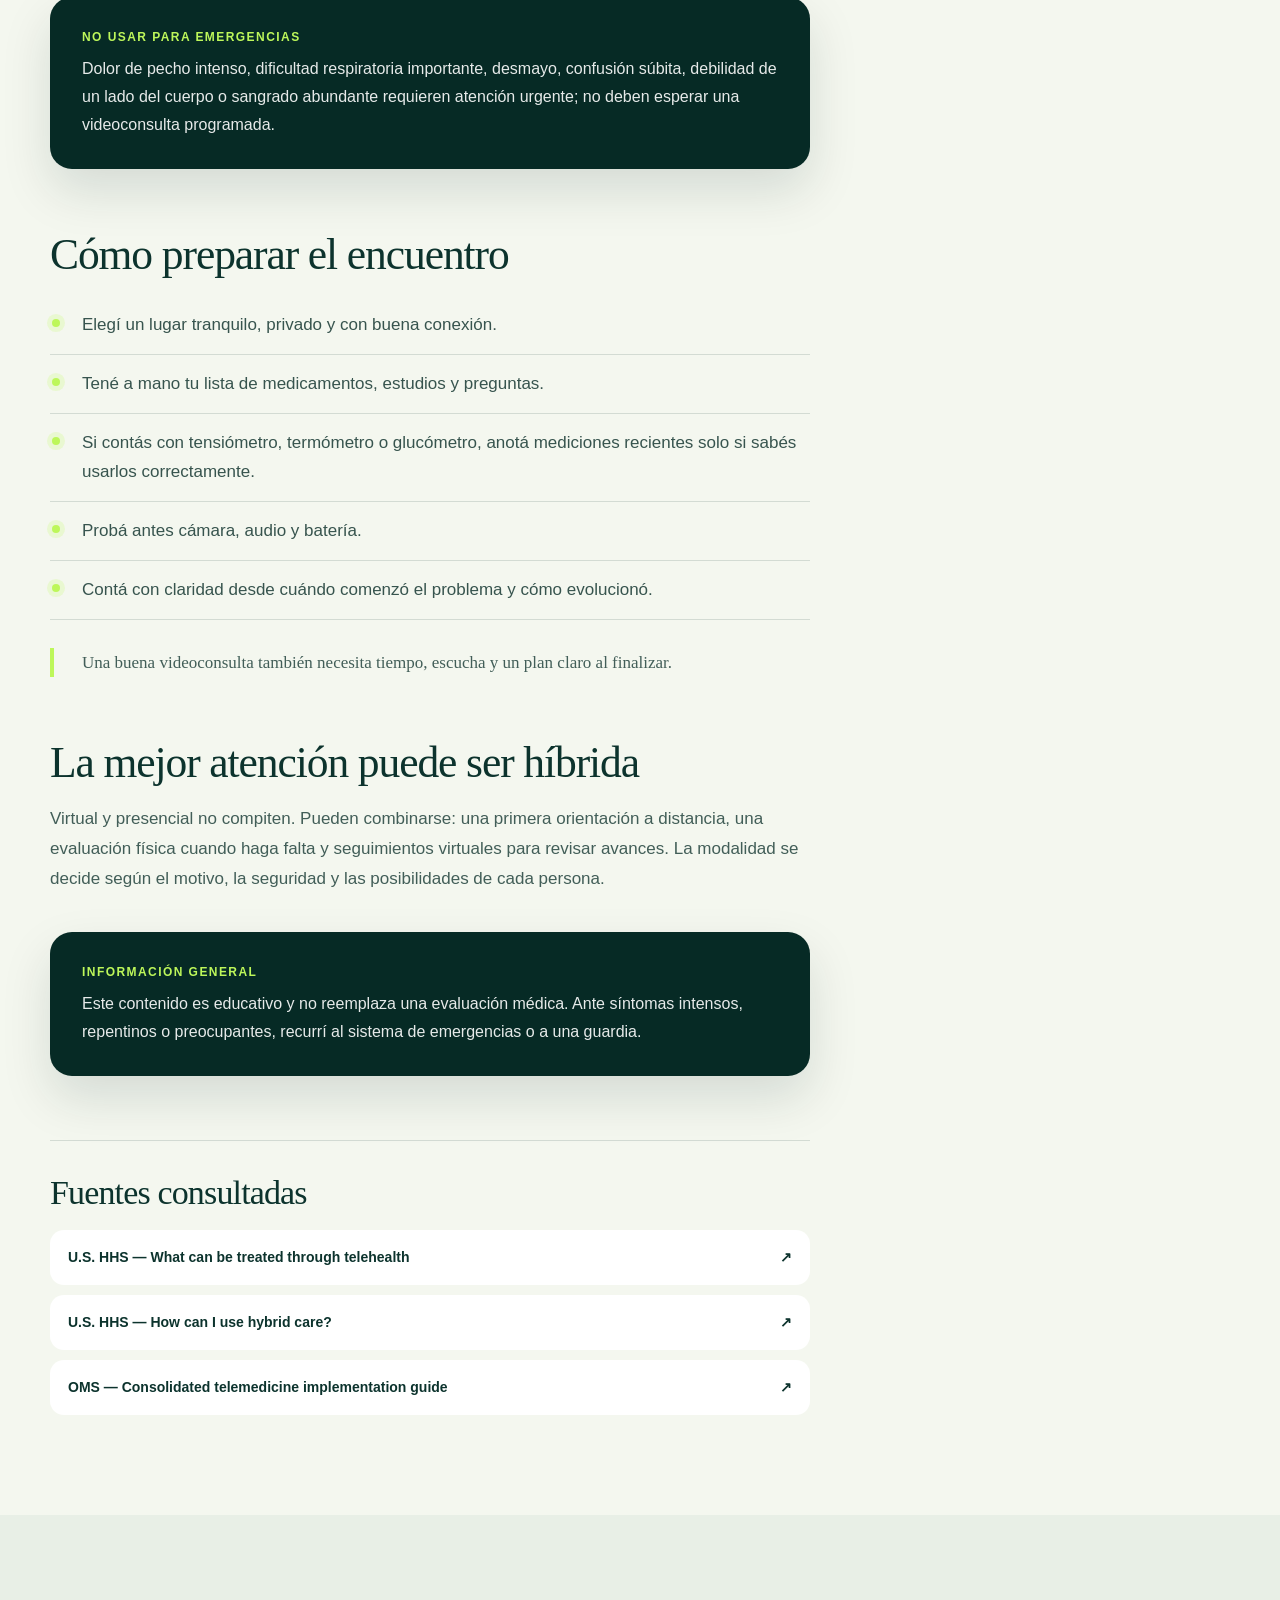
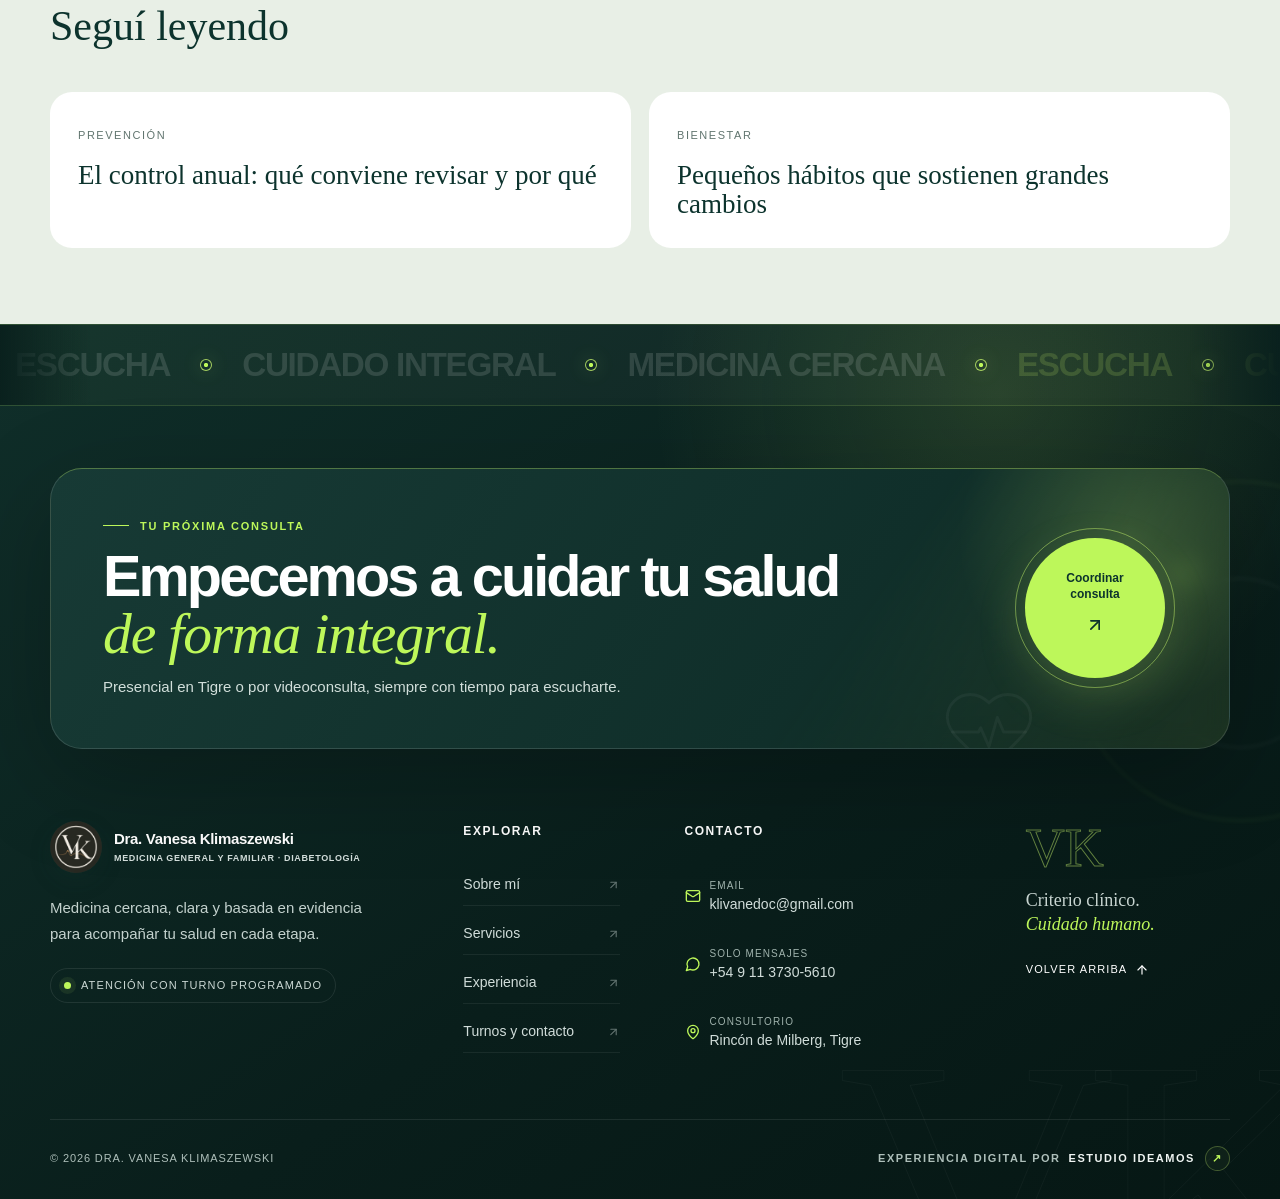
==== commit 49fdf619: "Reducir bajada del logo" ====
--- a/articulos/consulta-virtual.html
+++ b/articulos/consulta-virtual.html
@@ -12,7 +12,7 @@
 <meta property="og:url" content="https://doctoravanesaklima.com.ar/articulos/consulta-virtual.html"><meta property="og:title" content="Cuándo una consulta virtual puede ser una buena opción"><meta property="og:description" content="Qué motivos pueden resolverse por videoconsulta, cuándo conviene la atención presencial y cómo preparar el encuentro."><meta property="og:image" content="https://doctoravanesaklima.com.ar/assets/articulo-videoconsulta-2026.jpg"><meta property="og:image:width" content="1536"><meta property="og:image:height" content="1024">
 <meta property="article:published_time" content="2026-08-28"><meta property="article:modified_time" content="2026-09-01"><meta property="article:author" content="Dra. Vanesa Klimaszewski">
 <meta name="twitter:card" content="summary_large_image"><meta name="twitter:title" content="Cuándo una consulta virtual puede ser una buena opción"><meta name="twitter:description" content="Qué motivos pueden resolverse por videoconsulta, cuándo conviene la atención presencial y cómo preparar el encuentro."><meta name="twitter:image" content="https://doctoravanesaklima.com.ar/assets/articulo-videoconsulta-2026.jpg">
-<link rel="icon" href="../assets/logo-vk-premium.png"><link rel="stylesheet" href="../mednix.css?v=20260901-1"><link rel="stylesheet" href="article.css?v=20260901-1">
+<link rel="icon" href="../assets/logo-vk-premium.png"><link rel="stylesheet" href="../mednix.css?v=20260901-3"><link rel="stylesheet" href="article.css?v=20260901-2">
 <script type="application/ld+json">{"@context":"https://schema.org","@type":"MedicalWebPage","@id":"https://doctoravanesaklima.com.ar/articulos/consulta-virtual.html#articulo","url":"https://doctoravanesaklima.com.ar/articulos/consulta-virtual.html","name":"Cuándo una consulta virtual puede ser una buena opción","headline":"Cuándo una consulta virtual puede ser una buena opción","description":"Qué motivos pueden resolverse por videoconsulta, cuándo conviene la atención presencial y cómo preparar el encuentro.","image":"https://doctoravanesaklima.com.ar/assets/articulo-videoconsulta-2026.jpg","inLanguage":"es-AR","datePublished":"2026-08-28","dateModified":"2026-09-01","author":{"@type":"Person","name":"Dra. Vanesa Klimaszewski","url":"https://doctoravanesaklima.com.ar/#sobre-mi"},"publisher":{"@type":"Organization","name":"Dra. Vanesa Klimaszewski","url":"https://doctoravanesaklima.com.ar/"},"reviewedBy":{"@type":"Person","name":"Dra. Vanesa Klimaszewski"},"about":["Medicina familiar","Prevención","Salud"],"isPartOf":{"@type":"WebSite","name":"Dra. Vanesa Klimaszewski","url":"https://doctoravanesaklima.com.ar/"}}</script>
 <script src="../assets/lucide.min.js" defer></script><script src="article.js?v=20260901-1" defer></script>
 </head><body><div class="reading-progress" aria-hidden="true"></div>
--- a/mednix.css
+++ b/mednix.css
@@ -622,32 +622,32 @@
   .site-header .brand small{width:min(180px,calc(100vw - 165px));max-width:180px;font-size:10px!important;letter-spacing:.075em}
 }
 
-/* Stronger doctor name in brand lockups */
-.site-header .brand strong,.site-header .brand strong b{color:var(--ink)!important;font-weight:900!important}.premium-footer .premium-brand .brand strong,.premium-footer .premium-brand .brand strong b,.mobile-menu-brand strong{font-weight:900!important}
+/* Balanced doctor name in brand lockups */
+.site-header .brand strong,.site-header .brand strong b{color:var(--ink)!important;font-weight:600!important}.premium-footer .premium-brand .brand strong,.premium-footer .premium-brand .brand strong b,.mobile-menu-brand strong{font-weight:600!important}
 
 /* Final subtitle visibility adjustment */
 .site-header .brand small,
 .premium-footer .premium-brand .brand small{
   color:#344b45!important;
-  font-size:12px!important;
-  font-weight:800!important;
-  letter-spacing:.075em!important
+  font-size:9px!important;
+  font-weight:600!important;
+  letter-spacing:.07em!important
 }
 .premium-footer .premium-brand .brand small{
   color:#d4dfdc!important
 }
 .mobile-menu-brand small{
   color:#b8cbc5!important;
-  font-size:10px!important;
-  font-weight:800!important;
-  letter-spacing:.07em!important
+  font-size:8px!important;
+  font-weight:600!important;
+  letter-spacing:.06em!important
 }
 @media(max-width:800px){
   .site-header .brand small{
     color:#405852!important;
-    font-size:10px!important;
-    font-weight:800!important;
-    letter-spacing:.055em!important
+    font-size:8px!important;
+    font-weight:600!important;
+    letter-spacing:.05em!important
   }
 }
 /* Estado accesible del formulario seguro */
--- a/articulos/article.css
+++ b/articulos/article.css
@@ -42,19 +42,19 @@
 .article-brand small{max-width:320px;font-size:11px;line-height:1.3;letter-spacing:.1em}
 @media(max-width:600px){.article-brand small{max-width:180px;font-size:10px;letter-spacing:.075em}}
 
-/* Stronger doctor name in article headers */
-.article-brand strong{color:var(--ink);font-weight:900}
+/* Balanced doctor name in article headers */
+.article-brand strong{color:var(--ink);font-weight:600}
 
 /* Final article subtitle visibility adjustment */
 .article-brand small{
   color:#344b45;
-  font-size:12px;
-  font-weight:800;
-  letter-spacing:.075em
+  font-size:9px;
+  font-weight:600;
+  letter-spacing:.07em
 }
 @media(max-width:600px){
   .article-brand small{
-    font-size:10px;
-    letter-spacing:.055em
+    font-size:8px;
+    letter-spacing:.05em
   }
 }
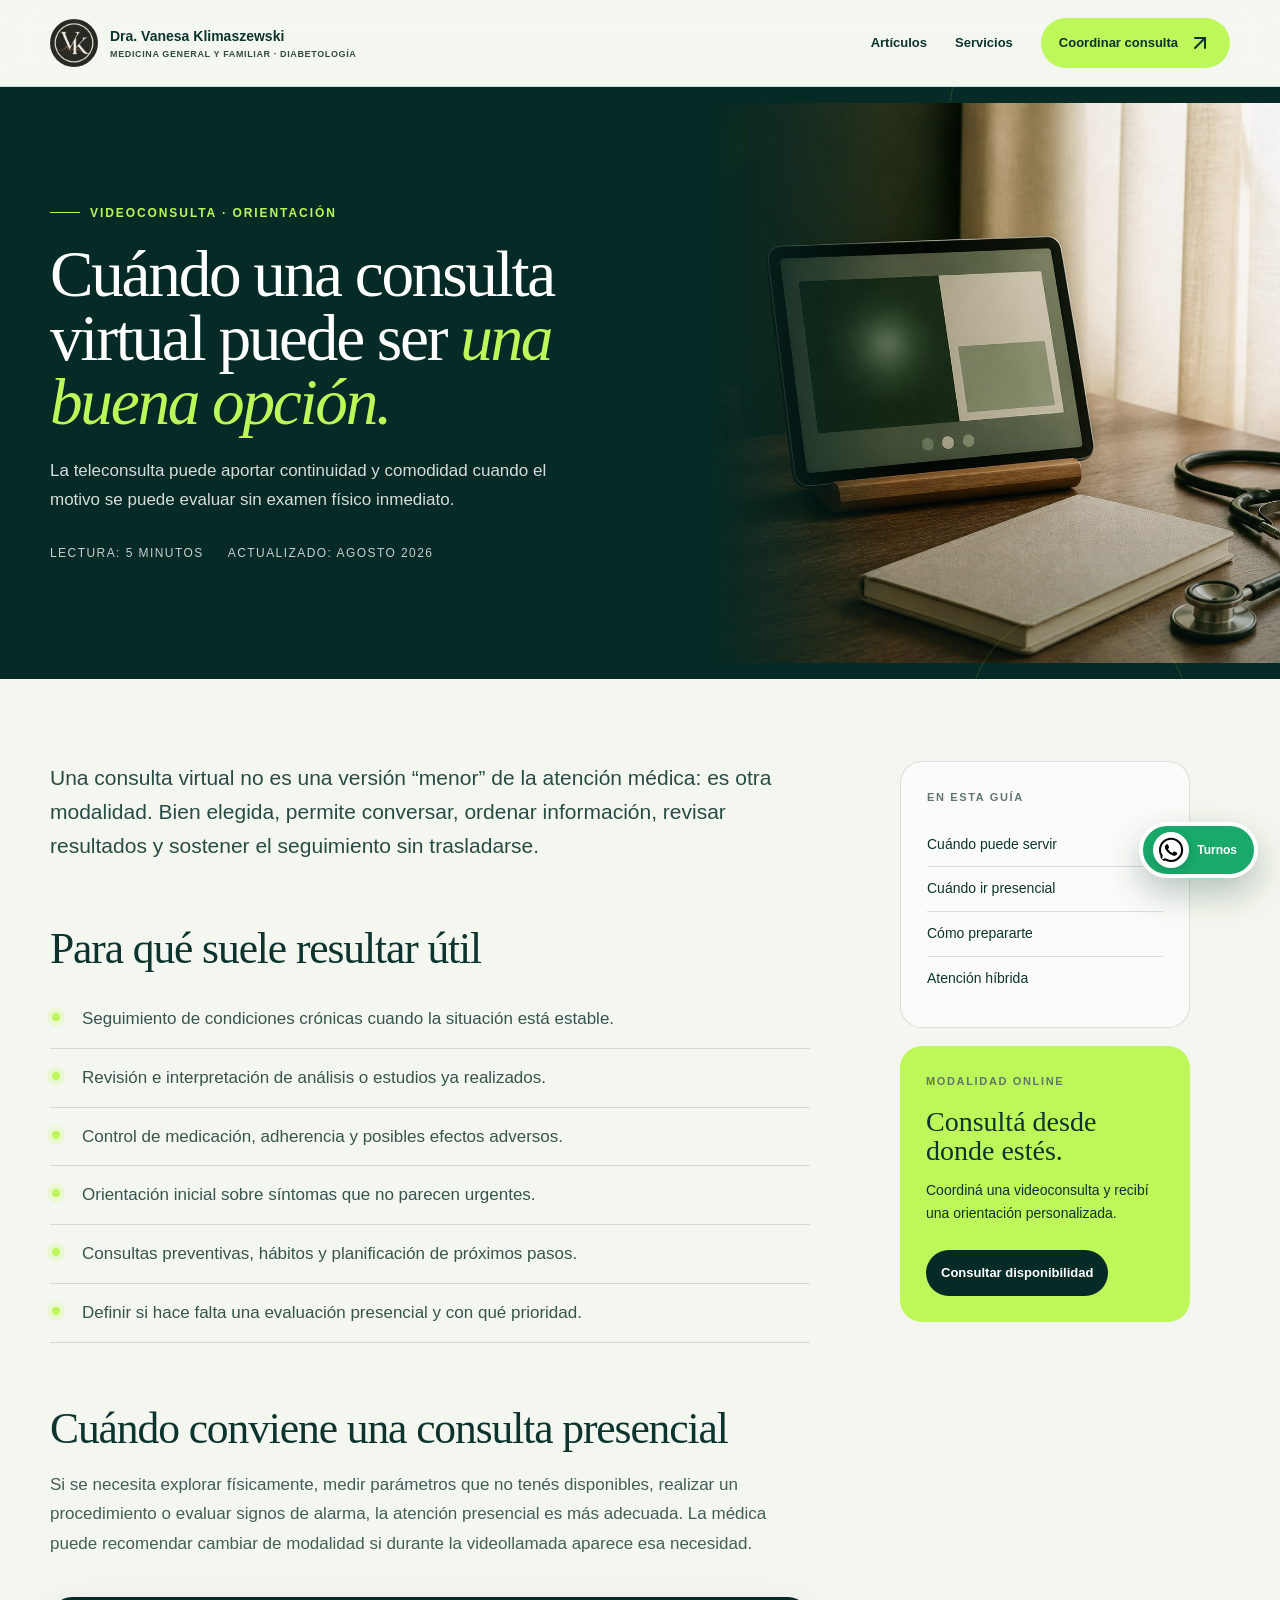
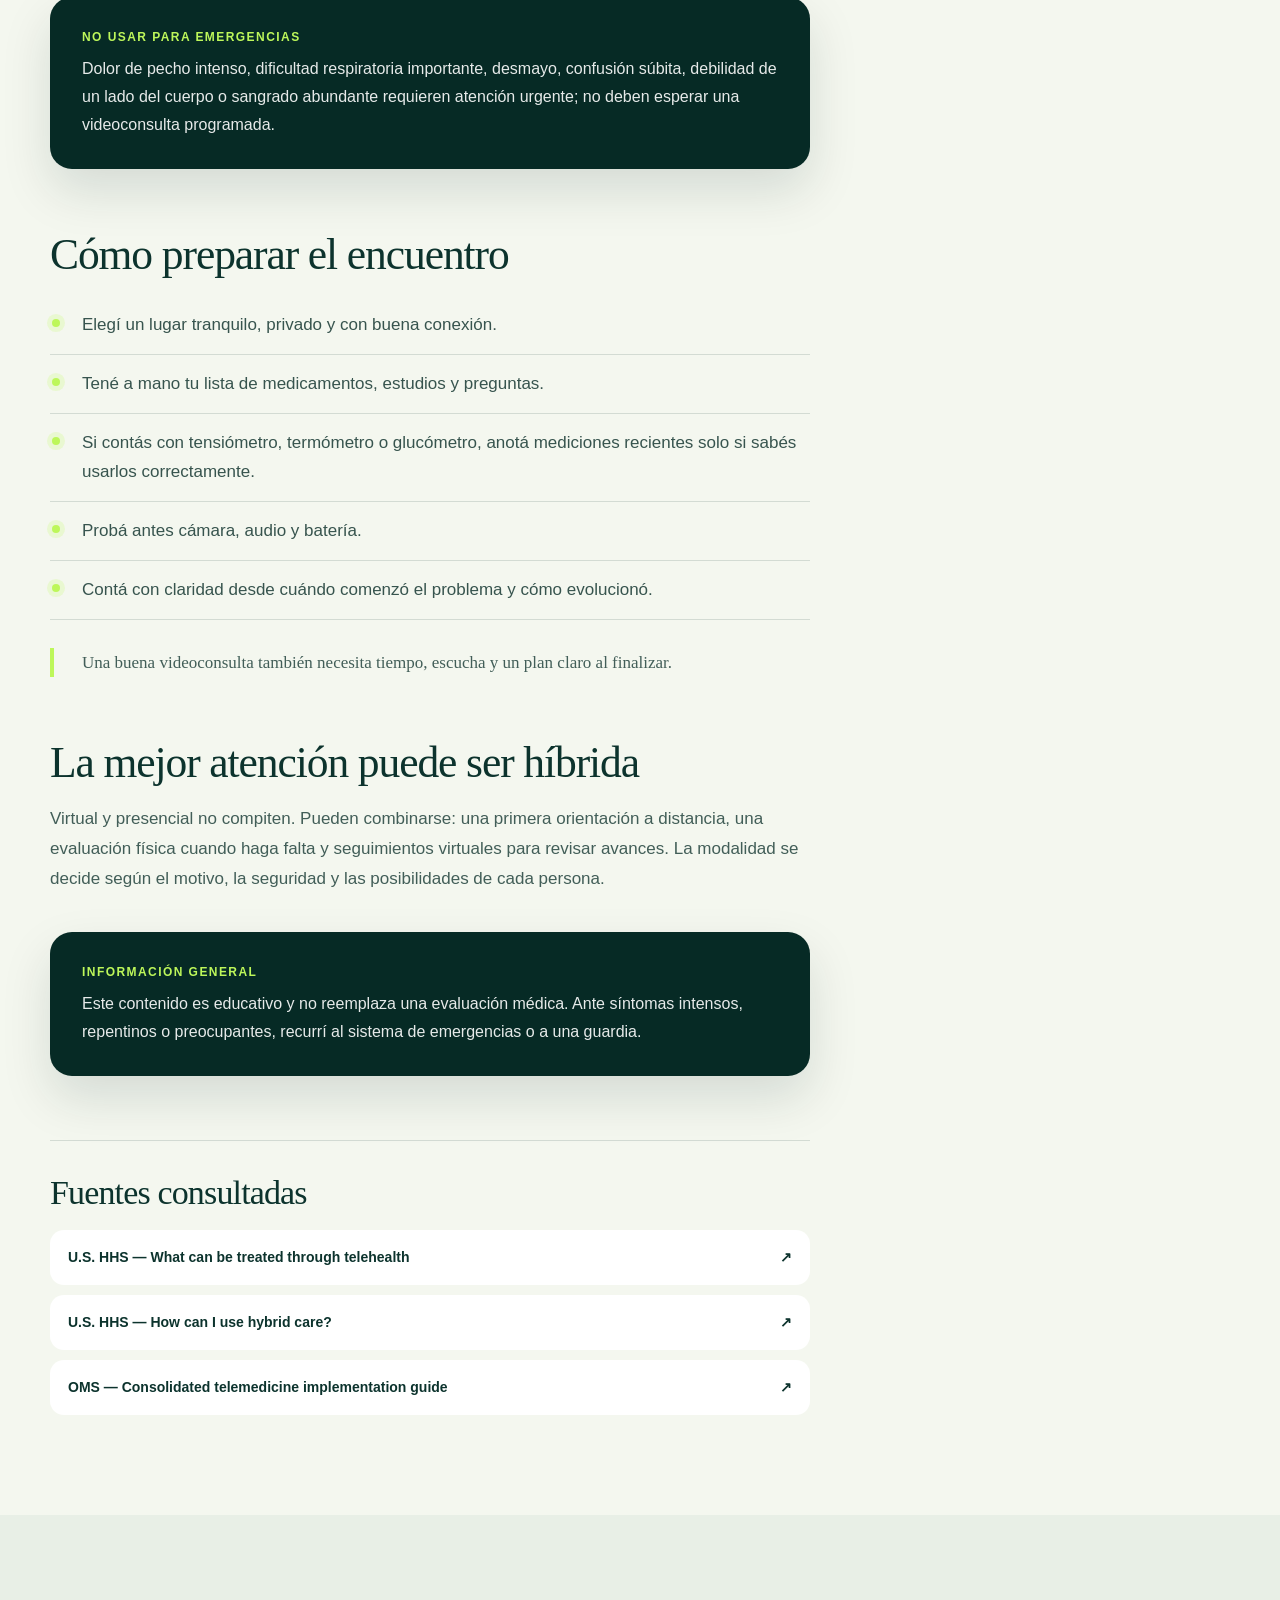
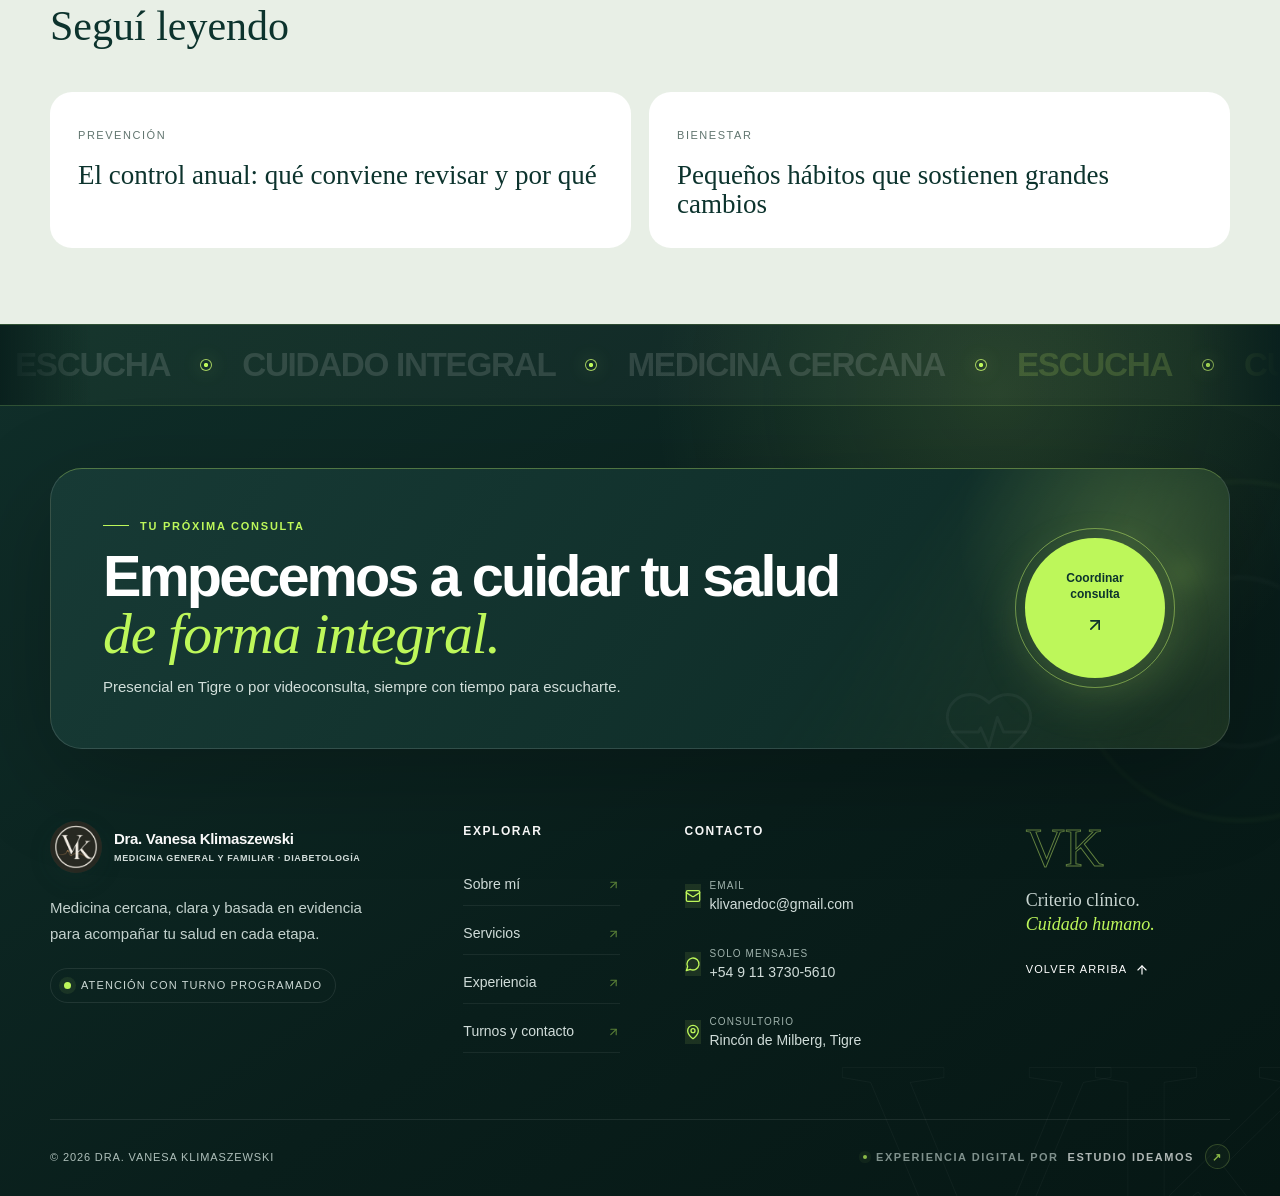
==== commit 9fdd82cb: "Harden contact handling and optimize static site delivery" ====
--- a/articulos/consulta-virtual.html
+++ b/articulos/consulta-virtual.html
@@ -6,15 +6,15 @@
 <meta name="robots" content="index,follow,max-image-preview:large,max-snippet:-1">
 <meta name="author" content="Dra. Vanesa Klimaszewski"><meta name="creator" content="Estudio Ideamos">
 <meta name="referrer" content="strict-origin-when-cross-origin">
-<meta http-equiv="Content-Security-Policy" content="default-src 'self'; base-uri 'self'; object-src 'none'; frame-ancestors 'none'; form-action 'self' mailto: https://formularios.doctoravanesaklima.com.ar; connect-src 'self' https://formularios.doctoravanesaklima.com.ar; img-src 'self' data:; script-src 'self' 'unsafe-inline'; style-src 'self' 'unsafe-inline'; upgrade-insecure-requests">
+<meta http-equiv="Content-Security-Policy" content="default-src 'self'; base-uri 'none'; object-src 'none'; form-action 'self' mailto: https://formularios.doctoravanesaklima.com.ar; connect-src 'self' https://formularios.doctoravanesaklima.com.ar; img-src 'self' data:; script-src 'self' 'sha256-okf38spyKAedAUlRye42FSDwo5erX3nbNKAof6gYJJw='; style-src 'self' 'unsafe-inline'; upgrade-insecure-requests">
 <link rel="canonical" href="https://doctoravanesaklima.com.ar/articulos/consulta-virtual.html">
 <meta property="og:type" content="article"><meta property="og:locale" content="es_AR"><meta property="og:site_name" content="Dra. Vanesa Klimaszewski">
 <meta property="og:url" content="https://doctoravanesaklima.com.ar/articulos/consulta-virtual.html"><meta property="og:title" content="Cuándo una consulta virtual puede ser una buena opción"><meta property="og:description" content="Qué motivos pueden resolverse por videoconsulta, cuándo conviene la atención presencial y cómo preparar el encuentro."><meta property="og:image" content="https://doctoravanesaklima.com.ar/assets/articulo-videoconsulta-2026.jpg"><meta property="og:image:width" content="1536"><meta property="og:image:height" content="1024">
 <meta property="article:published_time" content="2026-08-28"><meta property="article:modified_time" content="2026-09-01"><meta property="article:author" content="Dra. Vanesa Klimaszewski">
 <meta name="twitter:card" content="summary_large_image"><meta name="twitter:title" content="Cuándo una consulta virtual puede ser una buena opción"><meta name="twitter:description" content="Qué motivos pueden resolverse por videoconsulta, cuándo conviene la atención presencial y cómo preparar el encuentro."><meta name="twitter:image" content="https://doctoravanesaklima.com.ar/assets/articulo-videoconsulta-2026.jpg">
-<link rel="icon" href="../assets/logo-vk-premium.png"><link rel="stylesheet" href="../mednix.css?v=20260901-3"><link rel="stylesheet" href="article.css?v=20260901-2">
+<link rel="icon" href="../assets/logo-vk-premium.png"><link rel="stylesheet" href="../mednix.css?v=20260930-1"><link rel="stylesheet" href="article.css?v=20260901-2">
 <script type="application/ld+json">{"@context":"https://schema.org","@type":"MedicalWebPage","@id":"https://doctoravanesaklima.com.ar/articulos/consulta-virtual.html#articulo","url":"https://doctoravanesaklima.com.ar/articulos/consulta-virtual.html","name":"Cuándo una consulta virtual puede ser una buena opción","headline":"Cuándo una consulta virtual puede ser una buena opción","description":"Qué motivos pueden resolverse por videoconsulta, cuándo conviene la atención presencial y cómo preparar el encuentro.","image":"https://doctoravanesaklima.com.ar/assets/articulo-videoconsulta-2026.jpg","inLanguage":"es-AR","datePublished":"2026-08-28","dateModified":"2026-09-01","author":{"@type":"Person","name":"Dra. Vanesa Klimaszewski","url":"https://doctoravanesaklima.com.ar/#sobre-mi"},"publisher":{"@type":"Organization","name":"Dra. Vanesa Klimaszewski","url":"https://doctoravanesaklima.com.ar/"},"reviewedBy":{"@type":"Person","name":"Dra. Vanesa Klimaszewski"},"about":["Medicina familiar","Prevención","Salud"],"isPartOf":{"@type":"WebSite","name":"Dra. Vanesa Klimaszewski","url":"https://doctoravanesaklima.com.ar/"}}</script>
-<script src="../assets/lucide.min.js" defer></script><script src="article.js?v=20260901-1" defer></script>
+<script src="../assets/icons.js?v=20260929-1" defer></script><script src="article.js?v=20260901-1" defer></script>
 </head><body><div class="reading-progress" aria-hidden="true"></div>
 <header class="article-header"><div class="container article-header-inner"><a class="article-brand" href="../index.html"><img src="../assets/logo-vk-premium.png" alt="" width="512" height="512" decoding="async"><span><strong>Dra. Vanesa Klimaszewski</strong><small>Medicina general y familiar · Diabetología</small></span></a><nav class="article-nav"><a href="../index.html#articulos">Artículos</a><a href="../index.html#servicios">Servicios</a><a class="article-cta" href="../index.html#contacto">Coordinar consulta <i data-lucide="arrow-up-right"></i></a></nav></div></header>
 <main><section class="article-hero"><div class="container article-hero-grid"><div class="article-hero-copy"><div class="article-kicker">Videoconsulta · Orientación</div><h1>Cuándo una consulta virtual puede ser <em>una buena opción.</em></h1><p class="article-deck">La teleconsulta puede aportar continuidad y comodidad cuando el motivo se puede evaluar sin examen físico inmediato.</p><div class="article-meta"><span>Lectura: 5 minutos</span><span>Actualizado: agosto 2026</span></div></div><figure class="article-hero-media"><img src="../assets/articulo-videoconsulta-2026.jpg" width="1536" height="1024" decoding="async" fetchpriority="high" alt="Composición editorial sobre videoconsulta"></figure></div></section>
--- a/mednix.css
+++ b/mednix.css
@@ -1,4 +1,4 @@
-@import url('https://fonts.googleapis.com/css2?family=DM+Serif+Display:ital@0;1&family=Manrope:wght@400;500;600;700;800;900&display=swap');
+
 :root{--ink:#163631;--ink-2:#234a43;--lime:#c8f56d;--sage:#dfeadf;--mint:#edf4ed;--cream:#f7f8f3;--white:#fff;--text:#22312e;--muted:#66746f;--line:rgba(22,54,49,.13);--shadow:0 24px 70px rgba(23,58,53,.14);--radius:28px;--serif:'DM Serif Display',Georgia,serif;--sans:'Manrope',Arial,sans-serif}
 *{box-sizing:border-box}html{scroll-behavior:smooth;scroll-padding-top:100px}body{margin:0;background:var(--cream);color:var(--text);font-family:var(--sans);font-size:16px;line-height:1.65;overflow-x:hidden}body::selection{background:var(--lime);color:var(--ink)}img{display:block;max-width:100%}a{color:inherit;text-decoration:none}button,input,select,textarea{font:inherit}button,a{tap-highlight-color:transparent}.container{width:min(1180px,calc(100% - 48px));margin-inline:auto}.skip-link{position:fixed;top:10px;left:10px;z-index:1000;background:#fff;padding:10px 16px;transform:translateY(-150%)}.skip-link:focus{transform:none}.topbar{background:var(--ink);color:#dcebe7;font-size:12px}.topbar-inner{height:38px;display:flex;align-items:center;justify-content:space-between}.topbar p,.topbar-inner>div,.topbar a{display:flex;align-items:center;gap:8px;margin:0}.topbar-inner>div{gap:28px}.topbar svg{width:14px}.topbar p span{width:7px;height:7px;border-radius:50%;background:var(--lime);box-shadow:0 0 0 5px rgba(200,245,109,.11)}
 .site-header{height:88px;background:rgba(255,255,255,.94);position:relative;z-index:50;transition:.35s;backdrop-filter:blur(14px)}.site-header.is-scrolled{position:fixed;inset:0 0 auto;height:76px;box-shadow:0 10px 35px rgba(16,47,42,.1)}.header-inner{height:100%;display:flex;align-items:center;justify-content:space-between;gap:28px}.brand{display:flex;align-items:center;gap:12px}.brand-mark{width:52px;height:52px;display:grid;place-items:center;border-radius:50%;background:var(--ink);overflow:hidden;box-shadow:0 8px 22px rgba(22,54,49,.19)}.brand-mark img{width:100%;height:100%;object-fit:cover}.brand>span:last-child{display:flex;flex-direction:column;line-height:1.18}.brand strong{font-size:15px;letter-spacing:-.02em}.brand strong b{font-weight:800}.brand small{text-transform:uppercase;letter-spacing:.15em;color:#78847f;font-size:8px;font-weight:700;margin-top:5px}.main-nav{display:flex;align-items:center;gap:32px;font-size:13px;font-weight:700}.main-nav a{position:relative;padding:28px 0}.main-nav a::after{content:'';position:absolute;left:0;bottom:22px;width:100%;height:2px;background:var(--ink);transform:scaleX(0);transform-origin:right;transition:transform .25s}.main-nav a:hover::after{transform:scaleX(1);transform-origin:left}.menu-close,.menu-toggle{display:none;border:0;background:none}.header-cta,.button{display:inline-flex;align-items:center;justify-content:center;gap:16px;border:0;border-radius:999px;font-weight:800;transition:transform .25s,background .25s,box-shadow .25s}.header-cta{background:var(--lime);padding:11px 12px 11px 22px;font-size:12px}.header-cta svg,.button svg{width:18px}.header-cta>svg{box-sizing:content-box;padding:9px;border-radius:50%;background:var(--ink);color:#fff}.header-cta:hover,.button:hover{transform:translateY(-3px);box-shadow:0 14px 28px rgba(22,54,49,.15)}
@@ -659,3 +659,107 @@
 .form-status a{color:inherit;text-decoration:underline;text-underline-offset:3px}
 .submit-button[disabled]{cursor:wait;opacity:.72}
 .honeypot{position:absolute!important;left:-10000px!important;top:auto!important;width:1px!important;height:1px!important;overflow:hidden!important}
+/* Readable contact details in the mobile footer */
+@media(max-width:560px){
+  .premium-footer .footer-contact>a{
+    min-height:68px!important;
+    padding:12px 14px!important
+  }
+  .premium-footer .footer-contact a span{
+    color:#f2f7f5!important;
+    font-size:15px!important;
+    font-weight:600!important;
+    line-height:1.45!important
+  }
+  .premium-footer .footer-contact small{
+    margin-bottom:4px!important;
+    color:#aebfba!important;
+    font-size:9px!important;
+    font-weight:600!important;
+    line-height:1.35!important
+  }
+}
+
+/* Official Estudio Ideamos logo credit */
+.premium-footer .footer-bottom>.ideamos-credit{
+  width:152px!important;
+  height:auto!important;
+  min-height:38px!important;
+  justify-content:center!important;
+  padding:0!important;
+  border:0!important;
+  border-radius:0!important;
+  background:transparent!important;
+  opacity:.88;
+  transition:opacity .3s ease,transform .3s ease!important;
+}
+.premium-footer .footer-bottom>.ideamos-credit img{
+  display:block;
+  width:100%;
+  height:auto;
+}
+.premium-footer .footer-bottom>.ideamos-credit:hover{
+  opacity:1;
+  transform:translateY(-2px);
+}
+.premium-footer .footer-bottom>.ideamos-credit:focus-visible{
+  outline:2px solid var(--lime);
+  outline-offset:6px;
+}
+@media(max-width:560px){
+  .premium-footer .footer-bottom>.ideamos-credit{width:144px!important}
+}
+
+/* Subtle, clinic-inspired development signature */
+.premium-footer .footer-bottom>.ideamos-credit{
+  width:auto!important;
+  min-height:30px!important;
+  gap:9px!important;
+  padding:3px 0!important;
+  opacity:.72;
+}
+.premium-footer .footer-bottom>.ideamos-credit::before{
+  content:"";
+  display:block;
+  flex:0 0 4px;
+  width:4px;
+  height:4px;
+  border-radius:50%;
+  background:var(--lime);
+  box-shadow:0 0 0 4px rgba(200,245,109,.07);
+}
+.premium-footer .footer-bottom>.ideamos-credit .ideamos-credit-copy{
+  color:#aebfba!important;
+  font-size:11px!important;
+  font-weight:500!important;
+  line-height:1.2!important;
+  letter-spacing:.035em!important;
+  text-transform:none!important;
+}
+.premium-footer .footer-bottom>.ideamos-credit img{
+  width:110px!important;
+  opacity:.84;
+  transition:opacity .3s ease!important;
+}
+.premium-footer .footer-bottom>.ideamos-credit:hover{opacity:.92}
+.premium-footer .footer-bottom>.ideamos-credit:hover img{opacity:1}
+
+/* Keep the floating action clear of footer content */
+.whatsapp-float{
+  transition:opacity .28s ease,transform .28s ease,visibility 0s linear 0s!important;
+}
+.whatsapp-float.is-hidden-at-footer{
+  opacity:0;
+  visibility:hidden;
+  pointer-events:none;
+  transform:translateY(18px) scale(.94);
+  transition:opacity .28s ease,transform .28s ease,visibility 0s linear .28s!important;
+}
+@media(max-width:560px){
+  .premium-footer .footer-bottom>.ideamos-credit{
+    gap:8px!important;
+    justify-content:center!important;
+  }
+  .premium-footer .footer-bottom>.ideamos-credit .ideamos-credit-copy{font-size:10px!important}
+  .premium-footer .footer-bottom>.ideamos-credit img{width:102px!important}
+}
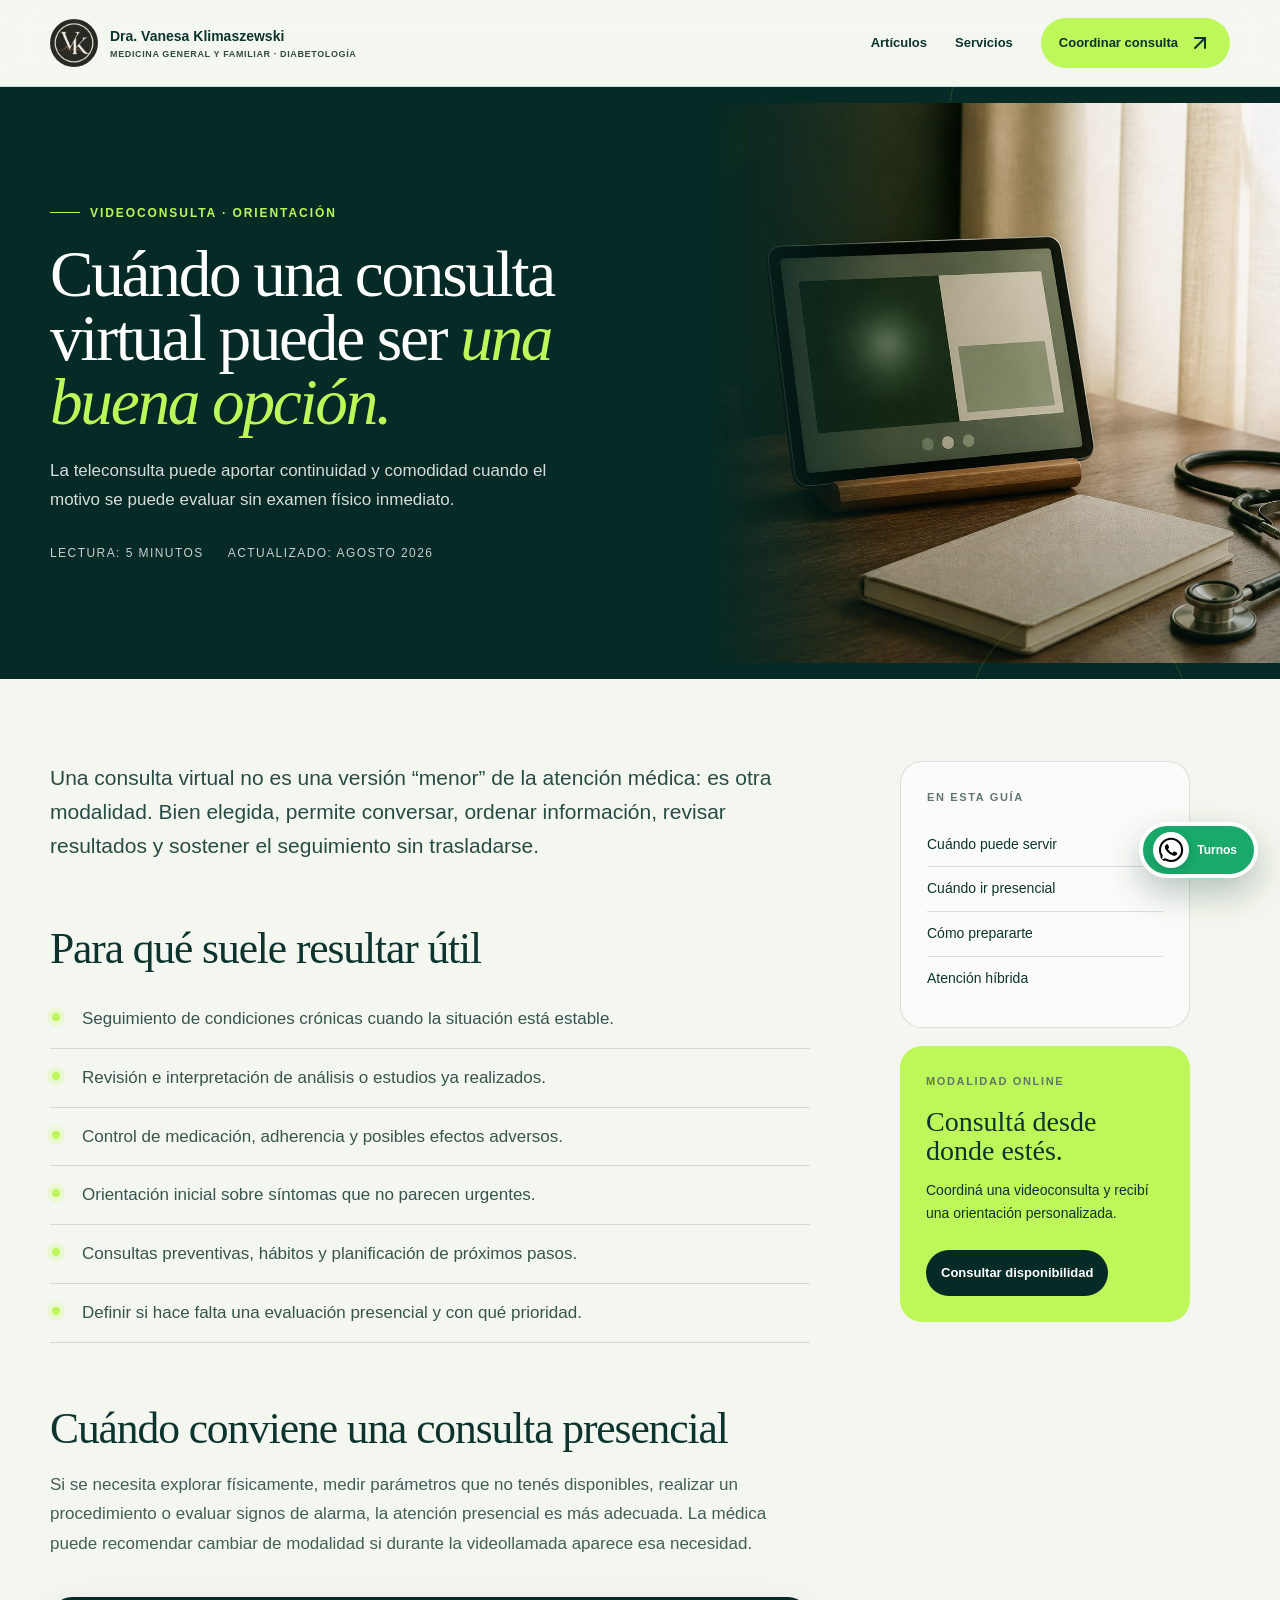
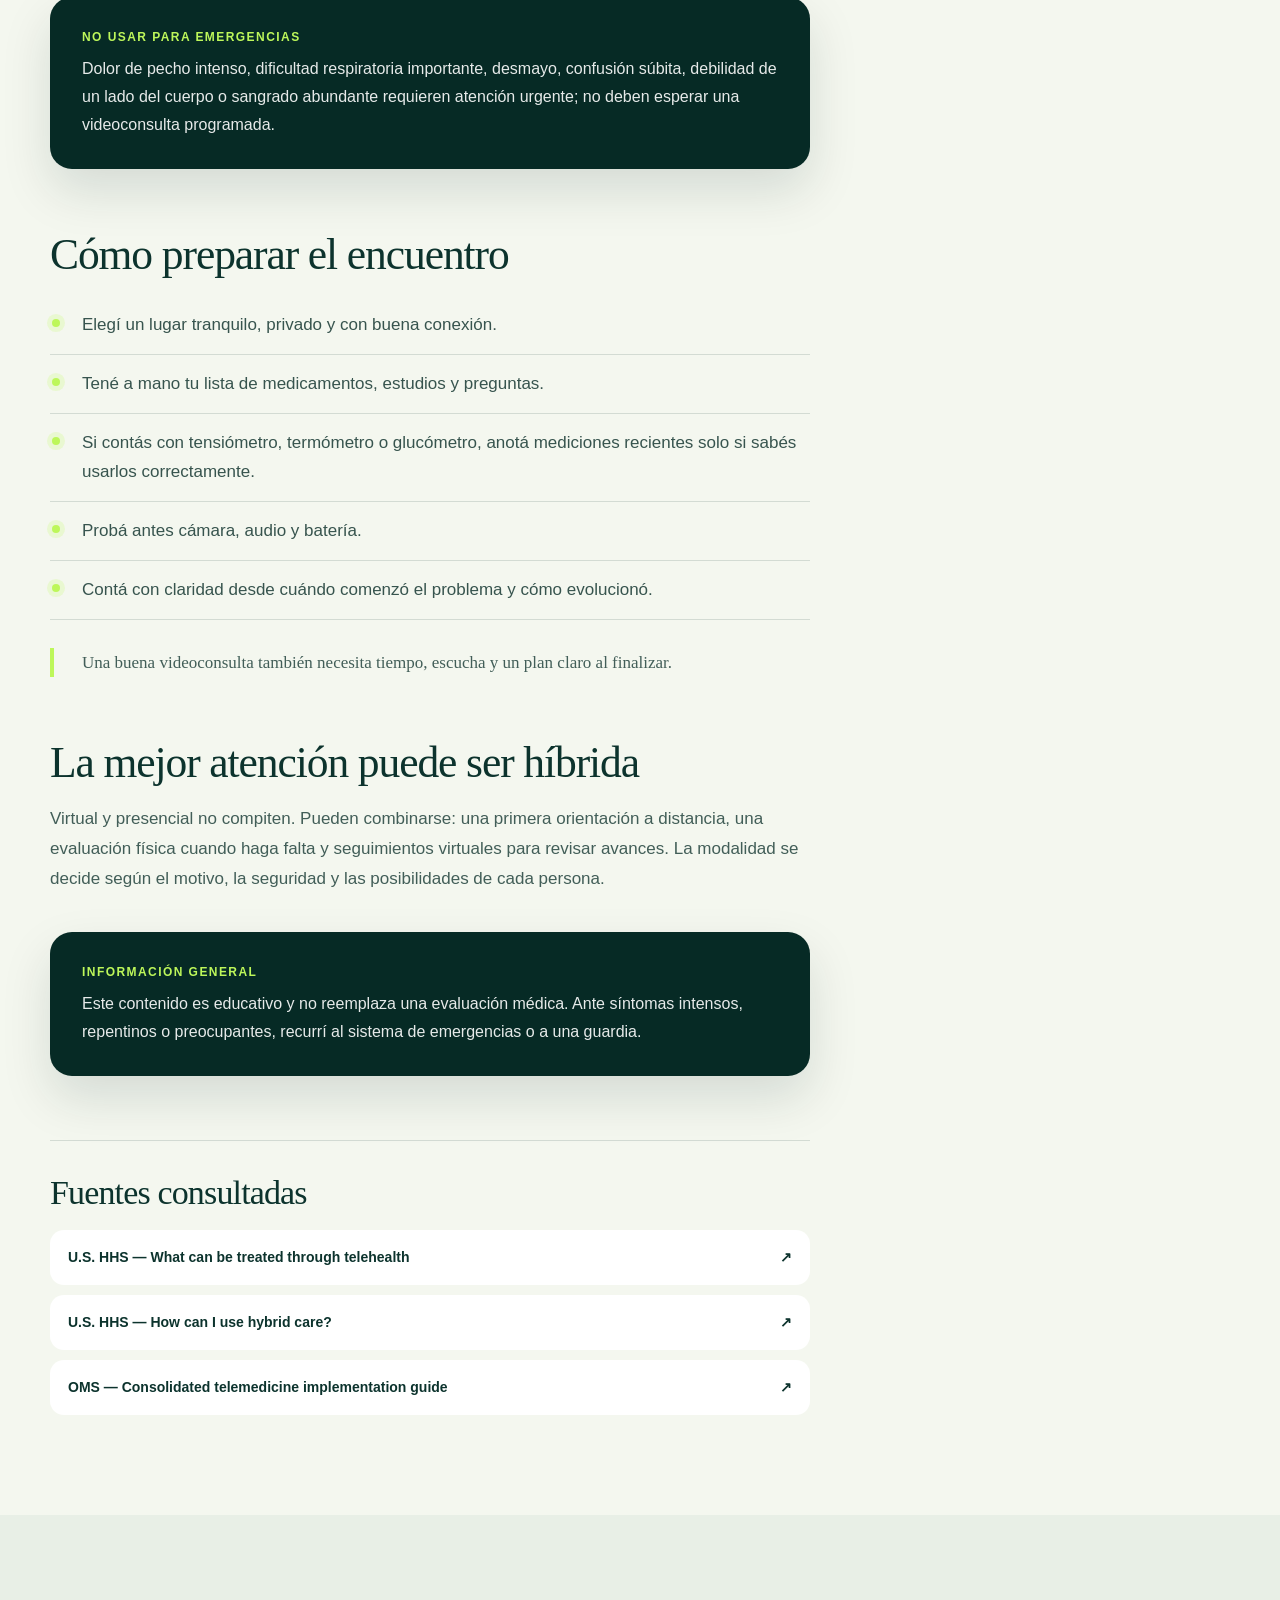
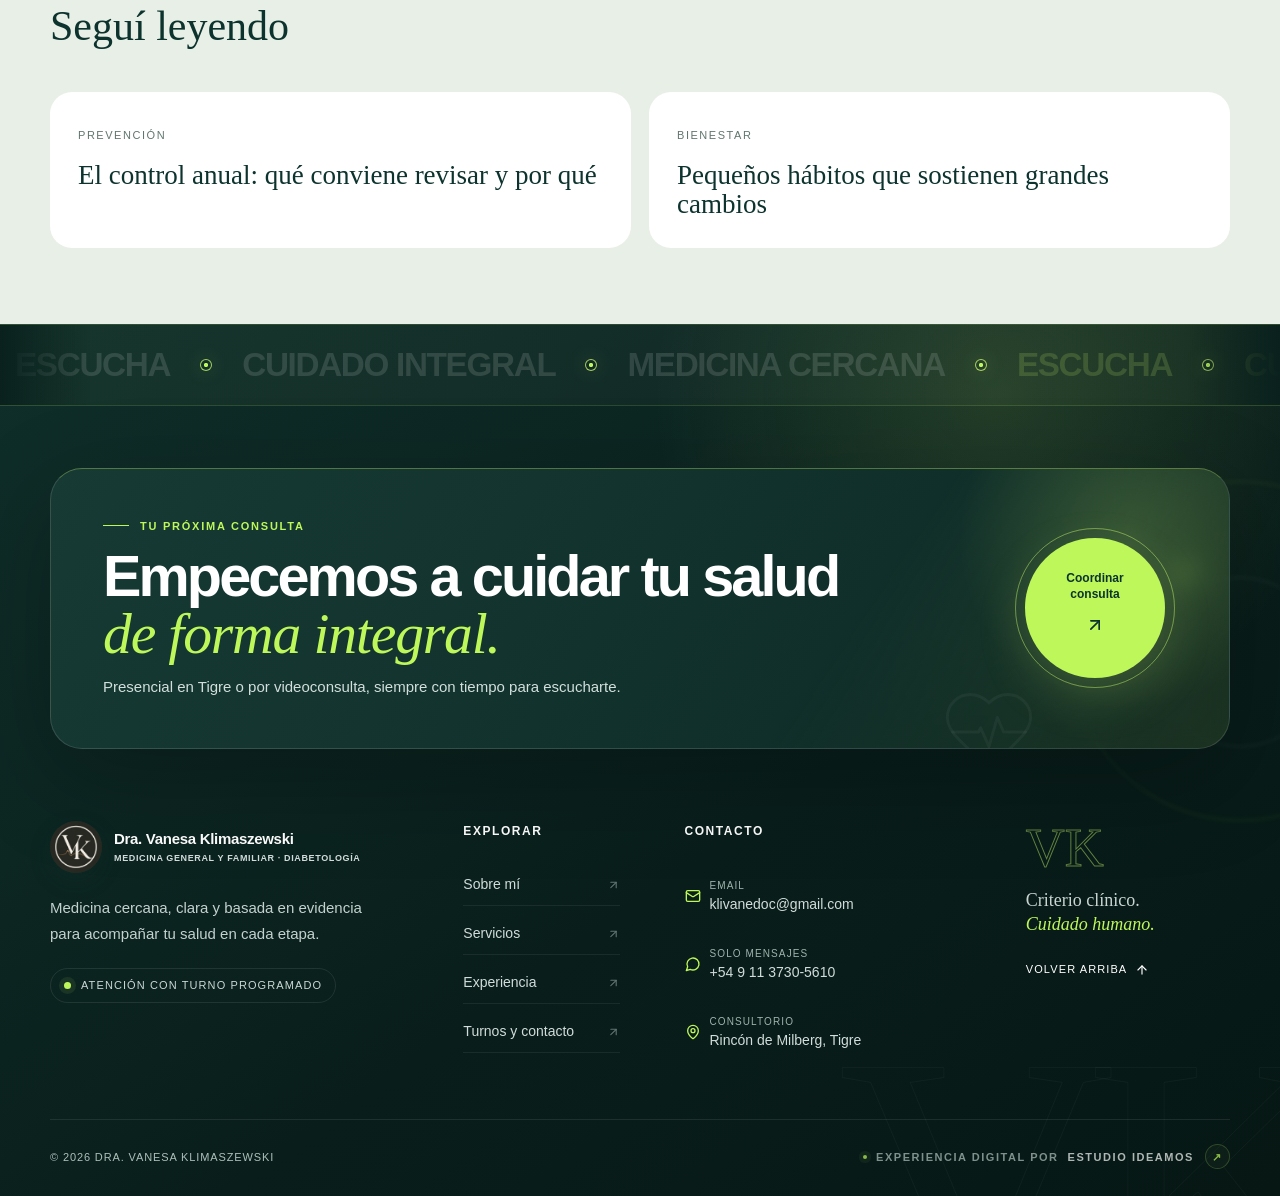
==== commit 13c7d659: "Remove blocked font requests from articles" ====
--- a/articulos/consulta-virtual.html
+++ b/articulos/consulta-virtual.html
@@ -12,7 +12,7 @@
 <meta property="og:url" content="https://doctoravanesaklima.com.ar/articulos/consulta-virtual.html"><meta property="og:title" content="Cuándo una consulta virtual puede ser una buena opción"><meta property="og:description" content="Qué motivos pueden resolverse por videoconsulta, cuándo conviene la atención presencial y cómo preparar el encuentro."><meta property="og:image" content="https://doctoravanesaklima.com.ar/assets/articulo-videoconsulta-2026.jpg"><meta property="og:image:width" content="1536"><meta property="og:image:height" content="1024">
 <meta property="article:published_time" content="2026-08-28"><meta property="article:modified_time" content="2026-09-01"><meta property="article:author" content="Dra. Vanesa Klimaszewski">
 <meta name="twitter:card" content="summary_large_image"><meta name="twitter:title" content="Cuándo una consulta virtual puede ser una buena opción"><meta name="twitter:description" content="Qué motivos pueden resolverse por videoconsulta, cuándo conviene la atención presencial y cómo preparar el encuentro."><meta name="twitter:image" content="https://doctoravanesaklima.com.ar/assets/articulo-videoconsulta-2026.jpg">
-<link rel="icon" href="../assets/logo-vk-premium.png"><link rel="stylesheet" href="../mednix.css?v=20260930-1"><link rel="stylesheet" href="article.css?v=20260901-2">
+<link rel="icon" href="../assets/logo-vk-premium.png"><link rel="stylesheet" href="../mednix.css?v=20260930-1"><link rel="stylesheet" href="article.css?v=20260930-1">
 <script type="application/ld+json">{"@context":"https://schema.org","@type":"MedicalWebPage","@id":"https://doctoravanesaklima.com.ar/articulos/consulta-virtual.html#articulo","url":"https://doctoravanesaklima.com.ar/articulos/consulta-virtual.html","name":"Cuándo una consulta virtual puede ser una buena opción","headline":"Cuándo una consulta virtual puede ser una buena opción","description":"Qué motivos pueden resolverse por videoconsulta, cuándo conviene la atención presencial y cómo preparar el encuentro.","image":"https://doctoravanesaklima.com.ar/assets/articulo-videoconsulta-2026.jpg","inLanguage":"es-AR","datePublished":"2026-08-28","dateModified":"2026-09-01","author":{"@type":"Person","name":"Dra. Vanesa Klimaszewski","url":"https://doctoravanesaklima.com.ar/#sobre-mi"},"publisher":{"@type":"Organization","name":"Dra. Vanesa Klimaszewski","url":"https://doctoravanesaklima.com.ar/"},"reviewedBy":{"@type":"Person","name":"Dra. Vanesa Klimaszewski"},"about":["Medicina familiar","Prevención","Salud"],"isPartOf":{"@type":"WebSite","name":"Dra. Vanesa Klimaszewski","url":"https://doctoravanesaklima.com.ar/"}}</script>
 <script src="../assets/icons.js?v=20260929-1" defer></script><script src="article.js?v=20260901-1" defer></script>
 </head><body><div class="reading-progress" aria-hidden="true"></div>
--- a/mednix.css
+++ b/mednix.css
@@ -763,3 +763,12 @@
   .premium-footer .footer-bottom>.ideamos-credit .ideamos-credit-copy{font-size:10px!important}
   .premium-footer .footer-bottom>.ideamos-credit img{width:102px!important}
 }
+
+/* Center the mobile hero without changing desktop or form layouts. */
+@media (max-width: 767px) {
+  .hero-copy{text-align:center;margin-inline:auto}
+  .hero-copy h1,.hero-copy>p{margin-inline:auto}
+  .hero-copy .kicker,.hero-actions,.hero-copy .trust-row{justify-content:center}
+  .hero-actions a{justify-content:center;min-height:44px}
+
+}
--- a/articulos/article.css
+++ b/articulos/article.css
@@ -1,4 +1,4 @@
-@import url('https://fonts.googleapis.com/css2?family=DM+Serif+Display:ital@0;1&family=Manrope:wght@400;500;600;700;800;900&display=swap');
+
 :root{--ink:#0c332d;--deep:#062a25;--lime:#bdf75a;--paper:#f4f7ef;--line:rgba(12,51,45,.14);--muted:#61756f;--white:#fff;--serif:"DM Serif Display",Georgia,serif;--sans:"Manrope",Arial,sans-serif}
 *{box-sizing:border-box}html{scroll-behavior:smooth}body{margin:0;background:var(--paper);color:var(--ink);font-family:var(--sans);font-size:16px;line-height:1.7}a{color:inherit}img{display:block;max-width:100%}.container{width:min(1180px,calc(100% - 40px));margin:auto}.reading-progress{position:fixed;inset:0 auto auto 0;height:3px;width:0;background:var(--lime);z-index:99}.article-header{position:sticky;top:0;z-index:30;background:rgba(244,247,239,.88);border-bottom:1px solid var(--line);backdrop-filter:blur(18px)}.article-header-inner{height:86px;display:flex;align-items:center;justify-content:space-between;gap:24px}.article-brand{display:flex;align-items:center;gap:12px;text-decoration:none}.article-brand img{width:48px;height:48px;border-radius:50%}.article-brand strong{display:block;font-size:14px}.article-brand small{display:block;font-size:9px;text-transform:uppercase;letter-spacing:.17em;color:var(--muted)}.article-nav{display:flex;align-items:center;gap:28px;font-size:13px;font-weight:700}.article-nav a{text-decoration:none}.article-nav .article-cta{display:inline-flex;align-items:center;gap:10px;padding:13px 18px;border-radius:999px;background:var(--lime)}.article-hero{position:relative;overflow:hidden;background:var(--deep);color:#fff}.article-hero:before,.article-hero:after{content:"";position:absolute;border:1px solid rgba(189,247,90,.15);border-radius:50%}.article-hero:before{width:420px;height:420px;right:-90px;top:-170px}.article-hero:after{width:220px;height:220px;right:90px;bottom:-150px}.article-hero-grid{min-height:560px;display:grid;grid-template-columns:1.05fr .95fr;align-items:stretch}.article-hero-copy{position:relative;z-index:2;display:flex;flex-direction:column;justify-content:center;padding:72px 70px 72px 0}.article-kicker{display:flex;align-items:center;gap:10px;margin-bottom:20px;text-transform:uppercase;letter-spacing:.16em;font-size:10px;font-weight:800;color:var(--lime)}.article-kicker:before{content:"";width:30px;height:1px;background:currentColor}.article-hero h1{max-width:720px;margin:0 0 22px;font-family:var(--serif);font-size:clamp(48px,5.1vw,78px);font-weight:400;line-height:.98;letter-spacing:-.035em}.article-hero h1 em{color:var(--lime);font-weight:400}.article-deck{max-width:650px;margin:0 0 28px;color:rgba(255,255,255,.72);font-size:17px}.article-meta{display:flex;flex-wrap:wrap;gap:12px 24px;font-size:11px;text-transform:uppercase;letter-spacing:.12em;color:rgba(255,255,255,.62)}.article-hero-media{position:relative;min-height:560px}.article-hero-media img{width:100%;height:100%;object-fit:cover}.article-hero-media:after{content:"";position:absolute;inset:0;background:linear-gradient(90deg,var(--deep),transparent 32%),linear-gradient(0deg,rgba(6,42,37,.28),transparent 45%)}.article-body{padding:82px 0 100px}.article-layout{display:grid;grid-template-columns:minmax(0,760px) 290px;gap:90px;align-items:start}.article-copy>p:first-child{font-size:21px;line-height:1.62;color:#294b45}.article-copy h2{scroll-margin-top:120px;margin:62px 0 18px;font-family:var(--serif);font-size:clamp(34px,3.4vw,50px);font-weight:400;line-height:1.08;letter-spacing:-.025em}.article-copy h3{margin:34px 0 12px;font-size:20px}.article-copy p{margin:0 0 22px;color:#425e58}.article-copy ul{margin:0 0 28px;padding:0;list-style:none}.article-copy li{position:relative;padding:14px 0 14px 32px;border-bottom:1px solid var(--line);color:#37544e}.article-copy li:before{content:"";position:absolute;left:2px;top:23px;width:8px;height:8px;border-radius:50%;background:var(--lime);box-shadow:0 0 0 5px rgba(189,247,90,.2)}.article-note{margin:38px 0;padding:30px 32px;border-radius:22px;background:var(--deep);color:white;box-shadow:0 22px 50px rgba(6,42,37,.13)}.article-note strong{display:block;margin-bottom:8px;color:var(--lime);text-transform:uppercase;letter-spacing:.12em;font-size:10px}.article-note p{margin:0;color:rgba(255,255,255,.78)}.article-quote{margin:50px 0;padding:0 0 0 28px;border-left:4px solid var(--lime);font-family:var(--serif);font-size:30px;line-height:1.25;color:var(--ink)}.article-sidebar{position:sticky;top:118px}.article-index,.article-contact{padding:26px;border:1px solid var(--line);border-radius:22px;background:rgba(255,255,255,.62)}.article-index span,.article-contact span{display:block;margin-bottom:16px;text-transform:uppercase;letter-spacing:.15em;font-size:9px;font-weight:800;color:var(--muted)}.article-index a{display:block;padding:10px 0;border-bottom:1px solid var(--line);text-decoration:none;font-size:13px}.article-index a:last-child{border:0}.article-contact{margin-top:18px;background:var(--lime);border:0}.article-contact h3{margin:0 0 10px;font-family:var(--serif);font-size:28px;font-weight:400;line-height:1.05}.article-contact p{font-size:12px;line-height:1.55}.article-contact a{display:inline-flex;margin-top:10px;padding:12px 15px;border-radius:999px;background:var(--deep);color:#fff;text-decoration:none;font-size:11px;font-weight:800}.sources{margin-top:64px;padding-top:34px;border-top:1px solid var(--line)}.sources h2{margin-top:0;font-size:34px}.source-list{display:grid;gap:10px}.source-list a{display:flex;justify-content:space-between;gap:20px;padding:17px 18px;border-radius:14px;background:white;text-decoration:none;font-size:12px;font-weight:700;transition:.25s}.source-list a:hover{transform:translateX(4px);background:var(--lime)}.article-related{padding:76px 0;background:#e8efe6}.article-related h2{margin:0 0 30px;font-family:var(--serif);font-weight:400;font-size:42px}.related-grid{display:grid;grid-template-columns:repeat(2,1fr);gap:18px}.related-card{display:block;padding:28px;border-radius:22px;background:#fff;text-decoration:none;transition:.3s}.related-card small{color:var(--muted);text-transform:uppercase;letter-spacing:.14em;font-size:9px}.related-card h3{margin:14px 0 0;font-family:var(--serif);font-size:27px;font-weight:400;line-height:1.08}.related-card:hover{transform:translateY(-6px);box-shadow:0 24px 60px rgba(12,51,45,.12)}.article-footer{padding:28px 0;background:#031f1b;color:rgba(255,255,255,.62);font-size:11px}.article-footer .container{display:flex;justify-content:space-between;gap:20px}.article-footer a{color:var(--lime);text-decoration:none}.reveal{opacity:0;transform:translateY(18px);transition:.65s ease}.reveal.visible{opacity:1;transform:none}
 @media(max-width:900px){.article-nav>a:not(.article-cta){display:none}.article-hero-grid{grid-template-columns:1fr}.article-hero-copy{padding:60px 0 48px}.article-hero-media{min-height:390px;margin:0 -20px}.article-hero-media:after{background:linear-gradient(0deg,var(--deep),transparent 40%)}.article-layout{grid-template-columns:1fr;gap:50px}.article-sidebar{position:static;display:grid;grid-template-columns:1fr 1fr;gap:16px}.article-contact{margin:0}.article-body{padding:60px 0 70px}}
